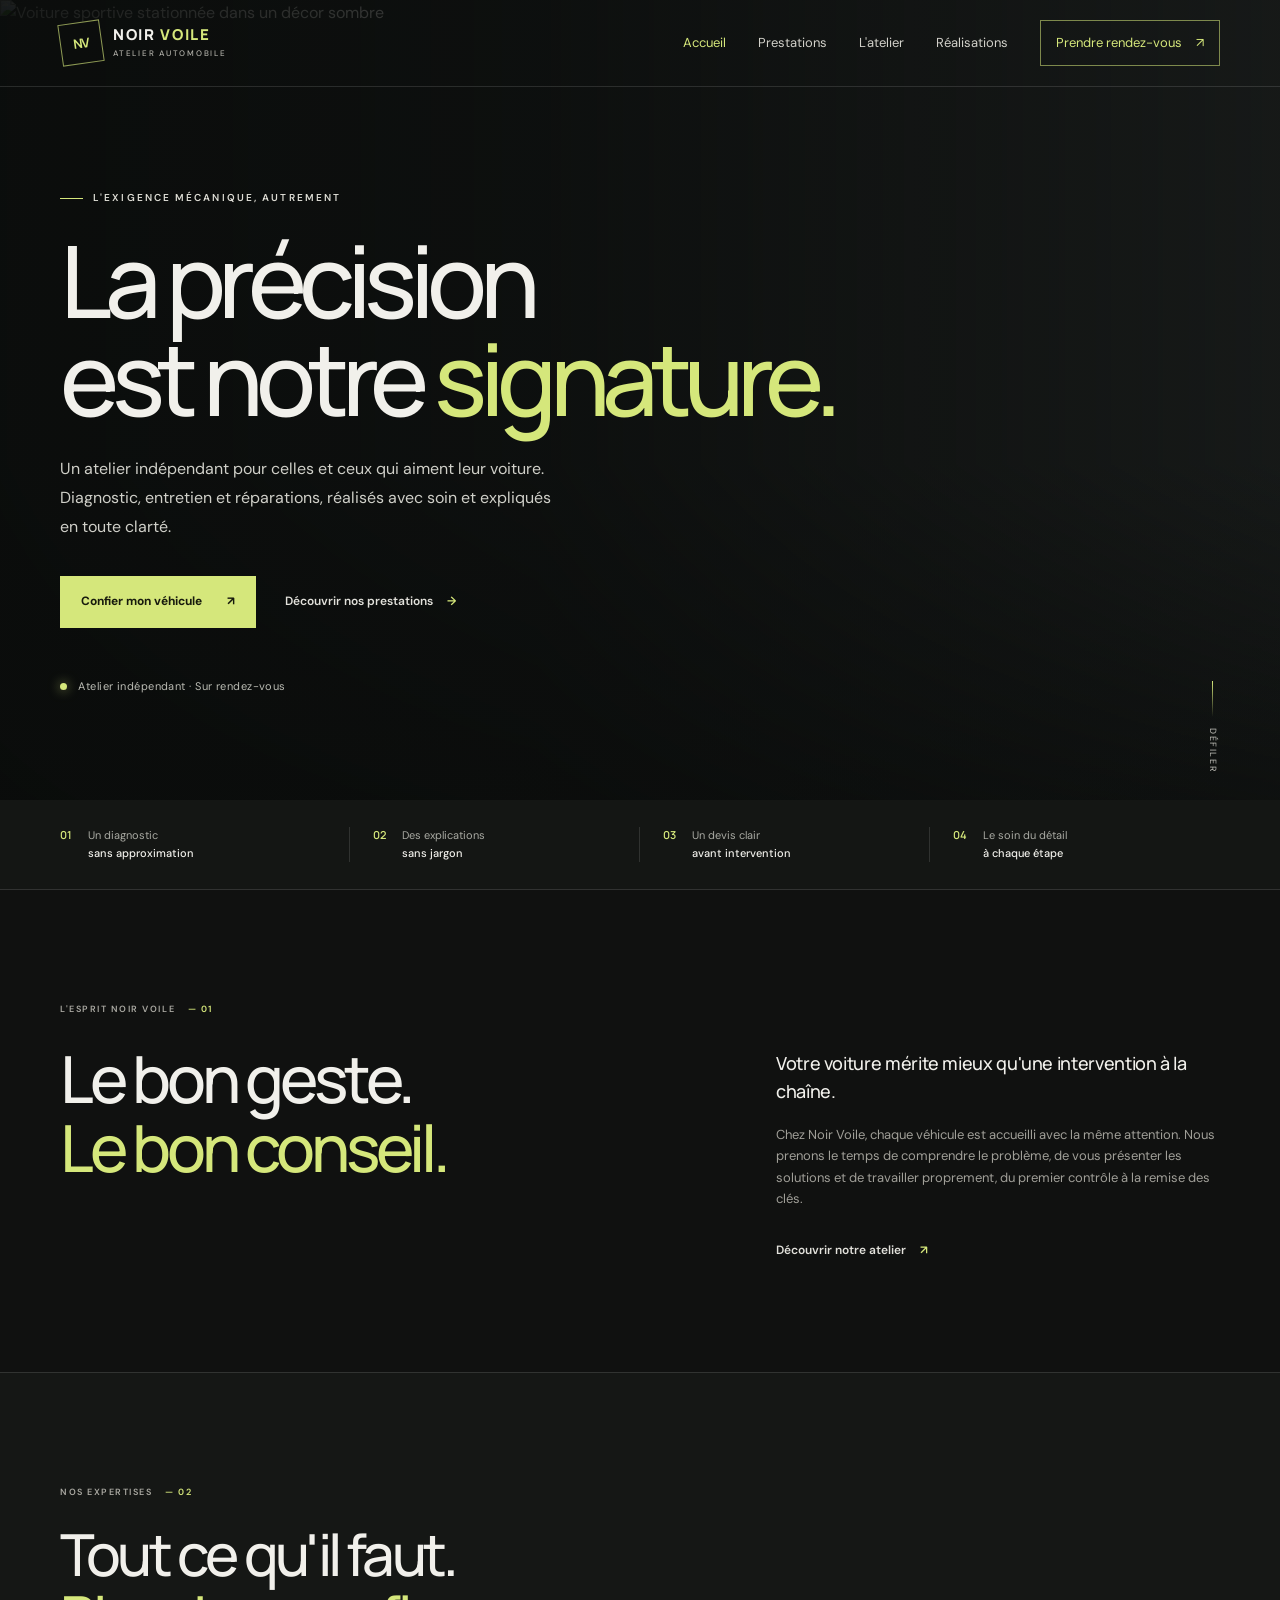
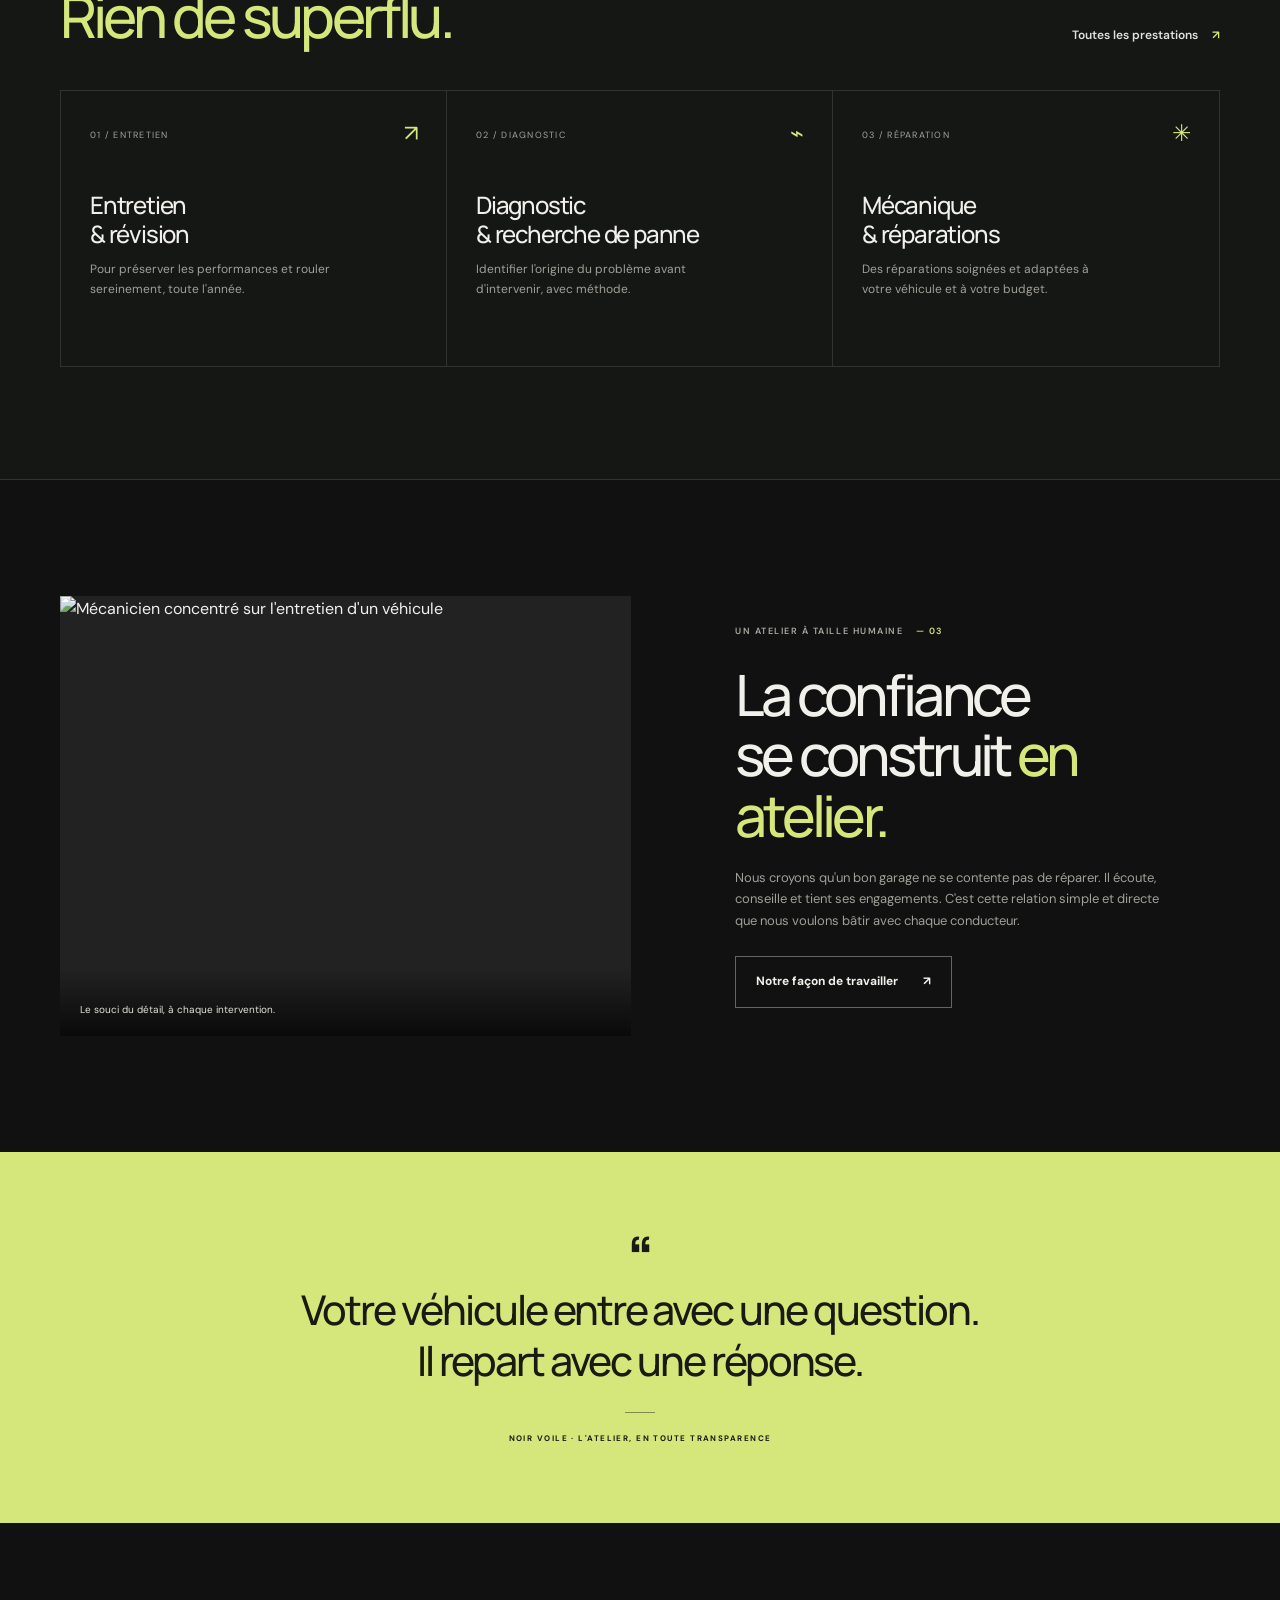
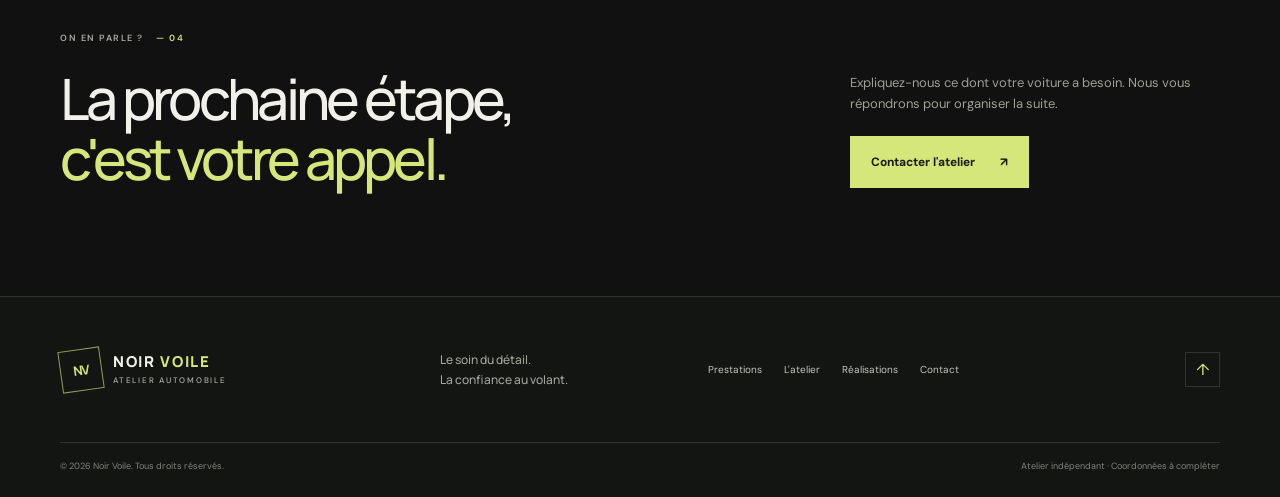
==== index.html @ 6419e1a6 "preambule" ====
<!doctype html>
<html lang="fr">
  <head>
    <meta charset="utf-8">
    <meta name="viewport" content="width=device-width, initial-scale=1">
    <meta name="theme-color" content="#101110">
    <meta name="description" content="Noir Voile, votre atelier automobile indépendant. Entretien, diagnostic et réparations avec exigence et transparence.">
    <title>Noir Voile — Atelier automobile</title>
    <link rel="preconnect" href="https://fonts.googleapis.com">
    <link rel="preconnect" href="https://fonts.gstatic.com" crossorigin>
    <link href="https://fonts.googleapis.com/css2?family=DM+Sans:wght@400;500;600;700&family=Manrope:wght@400;500;600;700;800&display=swap" rel="stylesheet">
    <link rel="stylesheet" href="styles.css">
    <script src="script.js" defer></script>
  </head>
  <body>
    <header class="site-header" id="top">
      <nav class="nav wrap" aria-label="Navigation principale">
        <a class="brand" href="index.html" aria-label="Noir Voile, accueil">
          <span class="brand-mark" aria-hidden="true">NV</span>
          <span class="brand-name">NOIR <i>VOILE</i><small>ATELIER AUTOMOBILE</small></span>
        </a>
        <button class="menu-toggle" type="button" aria-label="Ouvrir le menu" aria-expanded="false" aria-controls="main-menu">
          <span></span><span></span>
        </button>
        <div class="nav-links" id="main-menu">
          <a href="index.html" aria-current="page">Accueil</a>
          <a href="services.html">Prestations</a>
          <a href="atelier.html">L'atelier</a>
          <a href="realisations.html">Réalisations</a>
          <a class="nav-contact" href="contact.html">Prendre rendez-vous <span aria-hidden="true">↗</span></a>
        </div>
      </nav>
    </header>

    <main>
      <section class="hero">
        <img class="hero-image" src="https://images.unsplash.com/photo-1503376780353-7e6692767b70?auto=format&fit=crop&w=2200&q=88" alt="Voiture sportive stationnée dans un décor sombre">
        <div class="hero-shade"></div>
        <div class="hero-content wrap">
          <p class="eyebrow"><span></span> L'exigence mécanique, autrement</p>
          <h1>La précision<br>est notre <em>signature.</em></h1>
          <p class="hero-intro">Un atelier indépendant pour celles et ceux qui aiment leur voiture. Diagnostic, entretien et réparations, réalisés avec soin et expliqués en toute clarté.</p>
          <div class="hero-actions">
            <a class="button button-accent" href="contact.html">Confier mon véhicule <span aria-hidden="true">↗</span></a>
            <a class="text-link" href="services.html">Découvrir nos prestations <span aria-hidden="true">→</span></a>
          </div>
          <div class="hero-note"><span class="status-dot"></span> Atelier indépendant · Sur rendez-vous</div>
        </div>
        <a class="scroll-cue" href="#engagements" aria-label="Défiler vers la suite"><span></span> DÉFILER</a>
      </section>

      <section class="trust-strip" id="engagements">
        <div class="wrap trust-grid">
          <div><span class="trust-index">01</span><p>Un diagnostic<br><strong>sans approximation</strong></p></div>
          <div><span class="trust-index">02</span><p>Des explications<br><strong>sans jargon</strong></p></div>
          <div><span class="trust-index">03</span><p>Un devis clair<br><strong>avant intervention</strong></p></div>
          <div><span class="trust-index">04</span><p>Le soin du détail<br><strong>à chaque étape</strong></p></div>
        </div>
      </section>

      <section class="section wrap intro-section reveal">
        <div class="section-kicker">L'esprit Noir Voile <span>— 01</span></div>
        <div class="intro-layout">
          <h2>Le bon geste.<br><em>Le bon conseil.</em></h2>
          <div class="intro-copy">
            <p class="lead">Votre voiture mérite mieux qu'une intervention à la chaîne.</p>
            <p>Chez Noir Voile, chaque véhicule est accueilli avec la même attention. Nous prenons le temps de comprendre le problème, de vous présenter les solutions et de travailler proprement, du premier contrôle à la remise des clés.</p>
            <a class="arrow-link" href="atelier.html">Découvrir notre atelier <span aria-hidden="true">↗</span></a>
          </div>
        </div>
      </section>

      <section class="services-preview">
        <div class="wrap section reveal">
          <div class="section-heading">
            <div><div class="section-kicker">Nos expertises <span>— 02</span></div><h2>Tout ce qu'il faut.<br><em>Rien de superflu.</em></h2></div>
            <a class="arrow-link desktop-link" href="services.html">Toutes les prestations <span aria-hidden="true">↗</span></a>
          </div>
          <div class="service-cards">
            <a class="service-card" href="services.html#entretien">
              <span class="card-number">01 / ENTRETIEN</span><span class="service-icon" aria-hidden="true">↗</span>
              <h3>Entretien<br>& révision</h3><p>Pour préserver les performances et rouler sereinement, toute l'année.</p>
            </a>
            <a class="service-card" href="services.html#diagnostic">
              <span class="card-number">02 / DIAGNOSTIC</span><span class="service-icon" aria-hidden="true">⌁</span>
              <h3>Diagnostic<br>& recherche de panne</h3><p>Identifier l'origine du problème avant d'intervenir, avec méthode.</p>
            </a>
            <a class="service-card" href="services.html#reparation">
              <span class="card-number">03 / RÉPARATION</span><span class="service-icon" aria-hidden="true">✳</span>
              <h3>Mécanique<br>& réparations</h3><p>Des réparations soignées et adaptées à votre véhicule et à votre budget.</p>
            </a>
          </div>
          <a class="arrow-link mobile-link" href="services.html">Toutes les prestations <span aria-hidden="true">↗</span></a>
        </div>
      </section>

      <section class="feature-section wrap reveal">
        <div class="feature-image">
          <img src="https://images.unsplash.com/photo-1486262715619-67b85e0b08d3?auto=format&fit=crop&w=1200&q=85" alt="Mécanicien concentré sur l'entretien d'un véhicule" loading="lazy">
          <span class="image-caption">Le souci du détail, à chaque intervention.</span>
        </div>
        <div class="feature-copy">
          <div class="section-kicker">Un atelier à taille humaine <span>— 03</span></div>
          <h2>La confiance<br>se construit <em>en atelier.</em></h2>
          <p>Nous croyons qu'un bon garage ne se contente pas de réparer. Il écoute, conseille et tient ses engagements. C'est cette relation simple et directe que nous voulons bâtir avec chaque conducteur.</p>
          <a class="button button-outline" href="atelier.html">Notre façon de travailler <span aria-hidden="true">↗</span></a>
        </div>
      </section>

      <section class="quote-band reveal">
        <div class="wrap quote-content">
          <span class="quote-mark" aria-hidden="true">“</span>
          <p>Votre véhicule entre avec une question.<br>Il repart avec une réponse.</p>
          <span class="quote-rule"></span>
          <small>NOIR VOILE · L'ATELIER, EN TOUTE TRANSPARENCE</small>
        </div>
      </section>

      <section class="contact-banner wrap reveal">
        <div><div class="section-kicker">On en parle ? <span>— 04</span></div><h2>La prochaine étape,<br><em>c'est votre appel.</em></h2></div>
        <div class="contact-banner-action"><p>Expliquez-nous ce dont votre voiture a besoin. Nous vous répondrons pour organiser la suite.</p><a class="button button-accent" href="contact.html">Contacter l'atelier <span aria-hidden="true">↗</span></a></div>
      </section>
    </main>

    <footer class="site-footer">
      <div class="wrap footer-main">
        <a class="brand" href="index.html"><span class="brand-mark" aria-hidden="true">NV</span><span class="brand-name">NOIR <i>VOILE</i><small>ATELIER AUTOMOBILE</small></span></a>
        <p>Le soin du détail.<br>La confiance au volant.</p>
        <div class="footer-nav"><a href="services.html">Prestations</a><a href="atelier.html">L'atelier</a><a href="realisations.html">Réalisations</a><a href="contact.html">Contact</a></div>
        <a class="footer-top" href="#top" aria-label="Retour en haut">↑</a>
      </div>
      <div class="wrap footer-bottom"><span>© <span data-year></span> Noir Voile. Tous droits réservés.</span><span>Atelier indépendant · Coordonnées à compléter</span></div>
    </footer>
  </body>
</html>
---- styles.css ----
:root {
  color-scheme: dark;
  --bg: #101110;
  --bg-soft: #171917;
  --panel: #1c1f1b;
  --line: rgba(255, 255, 255, .12);
  --text: #f1f0eb;
  --muted: #a09f98;
  --accent: #d5e77b;
  --accent-ink: #171a0d;
  --font-display: "Manrope", sans-serif;
  --font-body: "DM Sans", sans-serif;
}

* { box-sizing: border-box; }
html { scroll-behavior: smooth; scroll-padding-top: 90px; }
body { margin: 0; background: var(--bg); color: var(--text); font: 16px/1.65 var(--font-body); -webkit-font-smoothing: antialiased; }
body.menu-open { overflow: hidden; }
a { color: inherit; text-decoration: none; }
img { display: block; max-width: 100%; }
button, input, select, textarea { font: inherit; }
::selection { background: var(--accent); color: var(--accent-ink); }
.wrap { width: min(1160px, calc(100% - 52px)); margin-inline: auto; }

.site-header { position: absolute; inset: 0 0 auto; z-index: 20; border-bottom: 1px solid rgba(255,255,255,.12); }
.nav { min-height: 86px; display: flex; align-items: center; justify-content: space-between; gap: 28px; }
.brand { display: inline-flex; align-items: center; gap: 11px; flex-shrink: 0; }
.brand-mark { display: grid; width: 42px; height: 42px; place-items: center; border: 1px solid rgba(213,231,123,.65); color: var(--accent); font: 700 13px var(--font-display); letter-spacing: -.06em; transform: rotate(-8deg); }
.brand-name { font: 800 15px/.95 var(--font-display); letter-spacing: .11em; }
.brand-name i { color: var(--accent); font-style: normal; }
.brand-name small { display: block; margin-top: 6px; color: #b0afa8; font: 500 8px var(--font-body); letter-spacing: .22em; }
.nav-links { display: flex; align-items: center; gap: clamp(18px, 2.5vw, 36px); color: #d2d1ca; font-size: 13px; }
.nav-links > a:not(.nav-contact) { transition: color .2s ease; }
.nav-links > a:hover, .nav-links > a[aria-current="page"]:not(.nav-contact) { color: var(--accent); }
.nav-contact { padding: 11px 15px; border: 1px solid rgba(213,231,123,.55); color: var(--accent); transition: background .2s, color .2s; }
.nav-contact span { margin-left: 11px; }
.nav-contact:hover { background: var(--accent); color: var(--accent-ink); }
.nav-contact[aria-current="page"] { background: var(--accent); color: var(--accent-ink); }
.menu-toggle { display: none; }

.hero { position: relative; min-height: 730px; min-height: min(800px, 100svh); display: flex; align-items: center; overflow: hidden; background: #1a1d1c; }
.hero-image, .page-hero > img { position: absolute; inset: 0; width: 100%; height: 100%; object-fit: cover; object-position: center 55%; animation: image-arrive 1.3s ease both; }
.hero-shade { position: absolute; inset: 0; background: linear-gradient(90deg, rgba(10,12,11,.93) 0%, rgba(10,12,11,.78) 42%, rgba(10,12,11,.22) 100%), linear-gradient(0deg, rgba(10,12,11,.64), transparent 42%); }
.hero-content { position: relative; z-index: 1; padding-top: 85px; }
.eyebrow { display: flex; align-items: center; gap: 10px; margin: 0 0 25px; color: #dddcd4; font-size: 10px; font-weight: 600; letter-spacing: .21em; text-transform: uppercase; }
.eyebrow > span { width: 23px; height: 1px; background: var(--accent); }
h1, h2, h3, p { margin-top: 0; }
h1, h2, h3 { font-family: var(--font-display); }
.hero h1, .page-hero h1 { max-width: 780px; margin: 0; font-size: clamp(54px, 8vw, 100px); font-weight: 500; letter-spacing: -.075em; line-height: .98; }
h1 em, h2 em { color: var(--accent); font-style: normal; }
.hero-intro { max-width: 500px; margin: 28px 0 0; color: #d0d0c9; font-size: 16px; line-height: 1.8; }
.hero-actions { display: flex; align-items: center; flex-wrap: wrap; gap: 29px; margin-top: 34px; }
.button { min-height: 52px; display: inline-flex; align-items: center; justify-content: center; gap: 25px; padding: 0 20px; border: 1px solid transparent; font-size: 12px; font-weight: 700; transition: transform .2s ease, background .2s ease, color .2s ease; }
.button:hover { transform: translateY(-3px); }
.button-accent { background: var(--accent); color: var(--accent-ink); }
.button-accent:hover { background: #e5f59a; }
.button-outline { border-color: rgba(255,255,255,.35); }
.button-outline:hover { border-color: var(--accent); color: var(--accent); }
.text-link, .arrow-link { color: #e2e1db; font-size: 12px; font-weight: 600; }
.text-link span, .arrow-link span { margin-left: 11px; color: var(--accent); transition: margin .2s ease; }
.text-link:hover span, .arrow-link:hover span { margin-left: 17px; }
.hero-note { margin-top: 49px; color: #bbbcb4; font-size: 11px; letter-spacing: .04em; }
.status-dot { display: inline-block; width: 7px; height: 7px; margin-right: 8px; border-radius: 50%; background: var(--accent); box-shadow: 0 0 12px rgba(213,231,123,.7); }
.scroll-cue { position: absolute; right: max(26px, calc((100vw - 1160px)/2)); bottom: 28px; display: flex; align-items: center; gap: 11px; color: #c7c6bf; font-size: 9px; letter-spacing: .18em; writing-mode: vertical-rl; }
.scroll-cue span { width: 1px; height: 36px; background: linear-gradient(var(--accent), transparent); }

.trust-strip { border-bottom: 1px solid var(--line); background: #141614; }
.trust-grid { display: grid; grid-template-columns: repeat(4, 1fr); padding-block: 27px; }
.trust-grid > div { display: flex; align-items: flex-start; gap: 16px; padding: 0 23px; border-right: 1px solid var(--line); }
.trust-grid > div:first-child { padding-left: 0; }
.trust-grid > div:last-child { border: 0; }
.trust-index { color: var(--accent); font: 600 11px var(--font-display); }
.trust-grid p { margin: 0; color: #a9aaa3; font-size: 11px; line-height: 1.6; }
.trust-grid strong { color: var(--text); font-weight: 500; }
.section { padding-block: 112px; }
.section-kicker { margin-bottom: 28px; color: #aaa9a2; font-size: 9px; font-weight: 600; letter-spacing: .17em; text-transform: uppercase; }
.section-kicker span { margin-left: 9px; color: var(--accent); }
.intro-layout { display: grid; grid-template-columns: 1fr .74fr; gap: 10%; align-items: start; }
.intro-layout h2, .section-heading h2, .feature-copy h2, .contact-banner h2, .story-heading h2, .dark-cta h2, .contact-info h2 { margin: 0; font-size: clamp(38px, 5.3vw, 65px); font-weight: 500; letter-spacing: -.065em; line-height: 1.06; }
.intro-copy { max-width: 465px; padding-top: 5px; color: var(--muted); font-size: 13px; }
.lead { color: var(--text); font: 500 18px/1.55 var(--font-display); letter-spacing: -.02em; }
.intro-copy .arrow-link { display: inline-block; margin-top: 18px; }
.services-preview { border-block: 1px solid var(--line); background: #151715; }
.section-heading { display: flex; align-items: end; justify-content: space-between; gap: 30px; margin-bottom: 44px; }
.section-heading .section-kicker { margin-bottom: 23px; }
.section-heading h2 { font-size: clamp(38px, 5vw, 58px); }
.service-cards { display: grid; grid-template-columns: repeat(3, 1fr); border: 1px solid var(--line); }
.service-card { position: relative; min-height: 275px; padding: 29px 29px 32px; border-right: 1px solid var(--line); transition: background .25s ease; }
.service-card:last-child { border-right: 0; }
.service-card:hover { background: #20231e; }
.card-number { color: #a3a39b; font-size: 9px; letter-spacing: .14em; }
.service-icon { position: absolute; top: 24px; right: 28px; color: var(--accent); font-size: 23px; }
.service-card h3 { margin: 43px 0 12px; font-size: 24px; font-weight: 500; letter-spacing: -.05em; line-height: 1.22; }
.service-card p { max-width: 250px; margin: 0; color: var(--muted); font-size: 12px; }
.mobile-link { display: none; }
.feature-section { display: grid; grid-template-columns: 1fr .85fr; gap: 9%; align-items: center; padding-block: 116px; }
.feature-image { position: relative; min-height: 440px; overflow: hidden; background: #222; }
.feature-image img { position: absolute; width: 100%; height: 100%; object-fit: cover; filter: saturate(.65); transition: transform .8s ease; }
.feature-image:hover img { transform: scale(1.04); }
.image-caption { position: absolute; right: 0; bottom: 0; left: 0; padding: 34px 20px 18px; background: linear-gradient(transparent, rgba(0,0,0,.72)); color: #e3e3dc; font-size: 10px; }
.feature-copy .section-kicker { margin-bottom: 25px; }
.feature-copy h2 { margin-bottom: 22px; font-size: clamp(40px, 4.6vw, 57px); }
.feature-copy > p { max-width: 440px; margin-bottom: 25px; color: var(--muted); font-size: 13px; }
.quote-band { padding-block: 78px; background: var(--accent); color: #191b13; text-align: center; }
.quote-content { display: grid; justify-items: center; }
.quote-mark { height: 43px; font: 700 60px/.9 var(--font-display); }
.quote-content p { margin: 11px 0 25px; font: 500 clamp(25px, 4vw, 41px)/1.25 var(--font-display); letter-spacing: -.05em; }
.quote-rule { width: 30px; height: 1px; margin-bottom: 19px; background: rgba(0,0,0,.4); }
.quote-content small { font-size: 8px; font-weight: 700; letter-spacing: .18em; }
.contact-banner { display: grid; grid-template-columns: 1fr .55fr; gap: 10%; align-items: end; padding-block: 108px; }
.contact-banner .section-kicker { margin-bottom: 22px; }
.contact-banner h2 { font-size: clamp(38px, 5vw, 57px); }
.contact-banner-action p { max-width: 360px; margin-bottom: 22px; color: var(--muted); font-size: 13px; }

.site-footer { border-top: 1px solid var(--line); background: #131513; }
.footer-main { display: grid; grid-template-columns: 1.1fr .75fr 1.4fr auto; align-items: center; gap: 25px; min-height: 145px; }
.footer-main > p { margin: 0; color: #a3a39c; font: 500 12px/1.7 var(--font-display); }
.footer-nav { display: flex; flex-wrap: wrap; gap: 13px 22px; color: #c7c7c0; font-size: 10px; }
.footer-nav a:hover, .footer-bottom a:hover { color: var(--accent); }
.footer-top { display: grid; width: 35px; height: 35px; place-items: center; border: 1px solid var(--line); color: var(--accent); }
.footer-bottom { display: flex; justify-content: space-between; gap: 20px; padding-block: 16px 23px; border-top: 1px solid var(--line); color: #82837c; font-size: 9px; }

.page-hero { position: relative; min-height: 530px; display: flex; align-items: end; overflow: hidden; background: #1a1d1c; }
.page-hero > img { object-position: center 52%; }
.page-hero-shade { position: absolute; inset: 0; background: linear-gradient(90deg, rgba(10,12,11,.9), rgba(10,12,11,.5) 58%, rgba(10,12,11,.18)), linear-gradient(0deg, rgba(10,12,11,.78), transparent 75%); }
.page-hero-content { position: relative; z-index: 1; padding-top: 150px; padding-bottom: 61px; }
.breadcrumb { display: flex; gap: 11px; margin-bottom: 35px; color: #c0c0b8; font-size: 10px; }
.breadcrumb span { color: var(--accent); }
.page-hero .eyebrow { margin-bottom: 20px; }
.page-hero h1 { font-size: clamp(49px, 7vw, 78px); }
.page-hero-content > p:last-child { max-width: 490px; margin: 21px 0 0; color: #d0d0c9; font-size: 14px; }
.services-detail { padding-top: 84px; padding-bottom: 105px; }
.detail-row { display: grid; grid-template-columns: 70px 1fr 1fr; gap: 30px; padding: 38px 0 43px; border-top: 1px solid var(--line); scroll-margin-top: 30px; }
.detail-index { color: var(--accent); font: 500 14px var(--font-display); }
.detail-label { margin-bottom: 11px; color: #a2a29a; font-size: 9px; letter-spacing: .14em; text-transform: uppercase; }
.detail-main h2 { margin: 0; font-size: clamp(30px, 4vw, 46px); font-weight: 500; letter-spacing: -.06em; line-height: 1.07; }
.detail-copy { max-width: 455px; color: var(--muted); font-size: 12px; }
.check-list { display: grid; gap: 7px; padding: 0; margin: 18px 0 0; list-style: none; color: #deded7; font-size: 11px; }
.check-list li::before { content: "—"; margin-right: 9px; color: var(--accent); }
.notice-box { display: flex; align-items: flex-start; gap: 15px; margin-top: 23px; padding: 20px; border: 1px solid var(--line); background: #151715; }
.notice-icon { color: var(--accent); }
.notice-box p { margin: 0; color: var(--muted); font-size: 11px; }
.notice-box a { color: var(--accent); text-decoration: underline; text-underline-offset: 3px; }
.dark-cta { padding-block: 72px; border-block: 1px solid var(--line); background: #171a17; }
.dark-cta-inner { display: flex; align-items: end; justify-content: space-between; gap: 35px; }
.dark-cta .section-kicker { margin-bottom: 18px; }
.dark-cta h2 { font-size: clamp(40px, 5vw, 58px); }
.dark-cta .button { margin-bottom: 6px; }
.story-layout { display: grid; grid-template-columns: 1fr 1fr; gap: 10%; }
.story-heading h2 { font-size: clamp(38px, 5vw, 58px); }
.story-copy { padding-top: 37px; color: var(--muted); font-size: 13px; }
.story-copy .lead { font-size: 20px; }
.story-copy .arrow-link { display: inline-block; margin-top: 14px; }
.atelier-image-band { position: relative; height: 470px; overflow: hidden; background: #202320; }
.atelier-image-band > img { width: 100%; height: 100%; object-fit: cover; filter: saturate(.6) brightness(.72); }
.atelier-image-overlay { position: absolute; inset: 0; display: flex; flex-direction: column; justify-content: center; align-items: center; text-align: center; }
.atelier-image-overlay > span { margin-bottom: 12px; color: var(--accent); font-size: 9px; letter-spacing: .25em; }
.atelier-image-overlay p { margin: 0; font: 500 clamp(32px, 5vw, 56px)/1.15 var(--font-display); letter-spacing: -.06em; }
.values-section .section-heading > p, .gallery-section .section-heading > p { max-width: 320px; margin: 0 0 6px; color: var(--muted); font-size: 12px; }
.values-grid { display: grid; grid-template-columns: repeat(3, 1fr); border: 1px solid var(--line); }
.value-card { padding: 26px; border-right: 1px solid var(--line); }
.value-card:last-child { border: 0; }
.value-card > span { color: var(--accent); font-size: 10px; }
.value-card h3 { margin: 43px 0 11px; font-size: 20px; font-weight: 500; letter-spacing: -.04em; }
.value-card p { max-width: 280px; margin: 0; color: var(--muted); font-size: 11px; }
.gallery-section { padding-bottom: 110px; }
.gallery-grid { display: grid; grid-template-columns: 1.05fr .95fr 1fr; grid-auto-rows: 245px; gap: 14px; }
.gallery-item { position: relative; overflow: hidden; background: #202320; }
.gallery-item.gallery-tall { grid-row: span 2; }
.gallery-item.gallery-wide { grid-column: span 2; }
.gallery-item img { width: 100%; height: 100%; object-fit: cover; filter: saturate(.65) brightness(.82); transition: transform .7s ease, filter .4s ease; }
.gallery-item:hover img { transform: scale(1.045); filter: saturate(.9) brightness(.9); }
.gallery-item::after { position: absolute; inset: 35% 0 0; content: ""; background: linear-gradient(transparent, rgba(0,0,0,.78)); }
.gallery-item figcaption { position: absolute; z-index: 1; right: 20px; bottom: 17px; left: 20px; display: flex; flex-direction: column; gap: 3px; }
.gallery-item figcaption span { color: var(--accent); font-size: 8px; letter-spacing: .17em; }
.gallery-item figcaption strong { font: 500 16px var(--font-display); }
.contact-hero { min-height: 500px; }
.contact-layout { display: grid; grid-template-columns: .8fr 1.2fr; gap: 10%; padding-top: 92px; padding-bottom: 108px; }
.contact-info h2 { font-size: clamp(36px, 4vw, 50px); }
.contact-info > p { max-width: 365px; margin: 20px 0 29px; color: var(--muted); font-size: 12px; }
.contact-detail { display: flex; gap: 14px; padding: 17px 0; border-top: 1px solid var(--line); }
.detail-symbol { width: 20px; color: var(--accent); }
.contact-detail small { color: #a5a59d; font-size: 8px; letter-spacing: .15em; }
.contact-detail p { margin: 4px 0 0; font-size: 12px; }
.contact-placeholder { margin-top: 22px; padding: 15px; border: 1px solid rgba(213,231,123,.25); background: rgba(213,231,123,.04); }
.contact-placeholder strong { color: var(--accent); font: 600 11px var(--font-display); }
.contact-placeholder p { margin: 5px 0 0; color: var(--muted); font-size: 10px; }
.contact-form { display: grid; gap: 17px; padding: clamp(22px, 4vw, 39px); border: 1px solid var(--line); background: #151715; }
.form-heading { margin-bottom: 4px; }
.form-heading > span { color: var(--accent); font-size: 9px; font-weight: 700; letter-spacing: .16em; }
.form-heading p { margin: 7px 0 0; color: var(--muted); font-size: 11px; }
.form-row { display: grid; grid-template-columns: 1fr 1fr; gap: 14px; }
.contact-form label:not(.consent) { display: grid; gap: 7px; color: #deded7; font-size: 10px; font-weight: 600; }
.contact-form input:not([type="checkbox"]), .contact-form select, .contact-form textarea { width: 100%; border: 1px solid rgba(255,255,255,.13); border-radius: 0; outline: none; background: #101210; color: var(--text); padding: 12px 13px; font-size: 11px; transition: border-color .2s; }
.contact-form input:focus, .contact-form select:focus, .contact-form textarea:focus { border-color: var(--accent); }
.contact-form input::placeholder, .contact-form textarea::placeholder { color: #777870; }
.contact-form select:invalid { color: #777870; }
.contact-form select option { color: var(--text); }
.contact-form textarea { resize: vertical; min-height: 120px; }
.optional { color: var(--muted); font-weight: 400; }
.contact-form .consent { display: flex; align-items: flex-start; gap: 9px; color: var(--muted); font-size: 9px; }
.consent input { margin-top: 3px; accent-color: var(--accent); }
.form-submit { justify-self: start; border: 0; cursor: pointer; }
.form-note { margin: -8px 0 0; color: #85867e; font-size: 9px; }
.form-note-error { color: #e8c86d; }

.reveal { opacity: 0; transform: translateY(22px); transition: opacity .65s ease, transform .65s ease; }
.reveal.is-visible { opacity: 1; transform: translateY(0); }
@keyframes image-arrive { from { transform: scale(1.04); opacity: .55; } to { transform: scale(1); opacity: 1; } }

@media (max-width: 900px) {
  .wrap { width: min(100% - 40px, 720px); }
  .nav { min-height: 76px; }
  .menu-toggle { display: flex; width: 42px; height: 42px; align-items: center; justify-content: center; flex-direction: column; gap: 6px; border: 1px solid var(--line); background: transparent; cursor: pointer; }
  .menu-toggle span { width: 17px; height: 1px; background: var(--text); transition: transform .2s; }
  .menu-toggle[aria-expanded="true"] span:first-child { transform: translateY(3.5px) rotate(45deg); }
  .menu-toggle[aria-expanded="true"] span:last-child { transform: translateY(-3.5px) rotate(-45deg); }
  .nav-links { position: fixed; inset: 76px 0 auto; display: none; align-items: stretch; gap: 0; padding: 18px 22px 25px; border-bottom: 1px solid var(--line); background: #111310; }
  .nav-links.is-open { display: flex; flex-direction: column; }
  .nav-links > a:not(.nav-contact) { padding: 13px 0; border-bottom: 1px solid var(--line); font-size: 15px; }
  .nav-contact { margin-top: 18px; text-align: center; }
  .hero { min-height: 690px; min-height: 88svh; }
  .hero-content { padding-top: 100px; }
  .trust-grid { grid-template-columns: repeat(2, 1fr); gap: 20px 0; }
  .trust-grid > div:nth-child(2) { border-right: 0; }
  .trust-grid > div:nth-child(3) { padding-left: 0; }
  .intro-layout { gap: 5%; }
  .section { padding-block: 84px; }
  .feature-section { gap: 6%; padding-block: 85px; }
  .feature-image { min-height: 370px; }
  .footer-main { grid-template-columns: 1fr 1fr auto; padding-block: 28px; }
  .footer-nav { grid-column: 1 / 3; grid-row: 2; }
  .footer-top { grid-column: 3; grid-row: 1 / 3; }
  .contact-layout { gap: 6%; }
}

@media (max-width: 620px) {
  .wrap { width: calc(100% - 36px); }
  .hero { min-height: 730px; min-height: 92svh; align-items: center; }
  .hero-image { object-position: 58% center; }
  .hero-shade { background: linear-gradient(90deg, rgba(10,12,11,.87), rgba(10,12,11,.42)), linear-gradient(0deg, rgba(10,12,11,.68), transparent 65%); }
  .hero-content { padding-top: 75px; }
  .hero h1 { font-size: clamp(52px, 15vw, 76px); }
  .hero-intro { max-width: 390px; font-size: 14px; }
  .hero-actions { align-items: flex-start; flex-direction: column; gap: 20px; }
  .hero-note { margin-top: 35px; }
  .scroll-cue { right: 18px; bottom: 20px; }
  .trust-grid { grid-template-columns: 1fr 1fr; padding-block: 22px; }
  .trust-grid > div { padding: 0 10px; gap: 9px; }
  .trust-grid > div:nth-child(3) { padding-left: 0; }
  .trust-grid p { font-size: 9px; }
  .section { padding-block: 70px; }
  .intro-layout, .feature-section, .contact-banner, .story-layout, .contact-layout { grid-template-columns: 1fr; gap: 28px; }
  .intro-layout h2, .section-heading h2, .feature-copy h2, .contact-banner h2, .story-heading h2, .dark-cta h2 { font-size: clamp(39px, 11vw, 52px); }
  .intro-copy { padding: 0; }
  .section-heading { align-items: flex-start; flex-direction: column; margin-bottom: 28px; }
  .desktop-link { display: none; }
  .service-cards { grid-template-columns: 1fr; }
  .service-card { min-height: 220px; padding: 23px; border-right: 0; border-bottom: 1px solid var(--line); }
  .service-card:last-child { border-bottom: 0; }
  .service-card h3 { margin-top: 32px; }
  .mobile-link { display: inline-block; margin-top: 22px; }
  .feature-section { padding-block: 70px; }
  .feature-image { min-height: 300px; }
  .quote-band { padding-block: 60px; }
  .contact-banner { padding-block: 72px; }
  .footer-main { grid-template-columns: 1fr auto; gap: 22px; }
  .footer-main > p { grid-column: 1; grid-row: 2; }
  .footer-nav { grid-column: 1 / 3; grid-row: 3; }
  .footer-top { grid-column: 2; grid-row: 1 / 3; }
  .footer-bottom { flex-direction: column; gap: 7px; }
  .page-hero { min-height: 490px; }
  .page-hero-content { padding-top: 125px; padding-bottom: 42px; }
  .breadcrumb { margin-bottom: 26px; }
  .page-hero h1 { font-size: clamp(47px, 13vw, 65px); }
  .page-hero-content > p:last-child { font-size: 12px; }
  .services-detail { padding-block: 68px; }
  .detail-row { grid-template-columns: 34px 1fr; gap: 13px; padding-block: 25px 30px; }
  .detail-index { padding-top: 4px; }
  .detail-copy { grid-column: 2; }
  .detail-main h2 { font-size: 36px; }
  .dark-cta { padding-block: 55px; }
  .dark-cta-inner { align-items: flex-start; flex-direction: column; gap: 25px; }
  .atelier-image-band { height: 340px; }
  .values-grid { grid-template-columns: 1fr; }
  .value-card { padding: 22px; border-right: 0; border-bottom: 1px solid var(--line); }
  .value-card:last-child { border: 0; }
  .value-card h3 { margin-top: 22px; }
  .values-section .section-heading > p, .gallery-section .section-heading > p { margin-top: -12px; }
  .gallery-grid { grid-template-columns: 1fr 1fr; grid-auto-rows: 185px; gap: 9px; }
  .gallery-item.gallery-tall { grid-row: span 2; }
  .gallery-item.gallery-wide { grid-column: span 2; }
  .gallery-item figcaption { right: 11px; bottom: 11px; left: 11px; }
  .gallery-item figcaption strong { font-size: 12px; }
  .gallery-item figcaption span { font-size: 7px; }
  .gallery-section { padding-bottom: 70px; }
  .contact-layout { padding-block: 68px; }
  .contact-info > p { margin-bottom: 20px; }
  .form-row { grid-template-columns: 1fr; }
}

@media (prefers-reduced-motion: reduce) {
  *, *::before, *::after { scroll-behavior: auto !important; animation-duration: .01ms !important; animation-iteration-count: 1 !important; transition-duration: .01ms !important; }
  .reveal { opacity: 1; transform: none; }
}
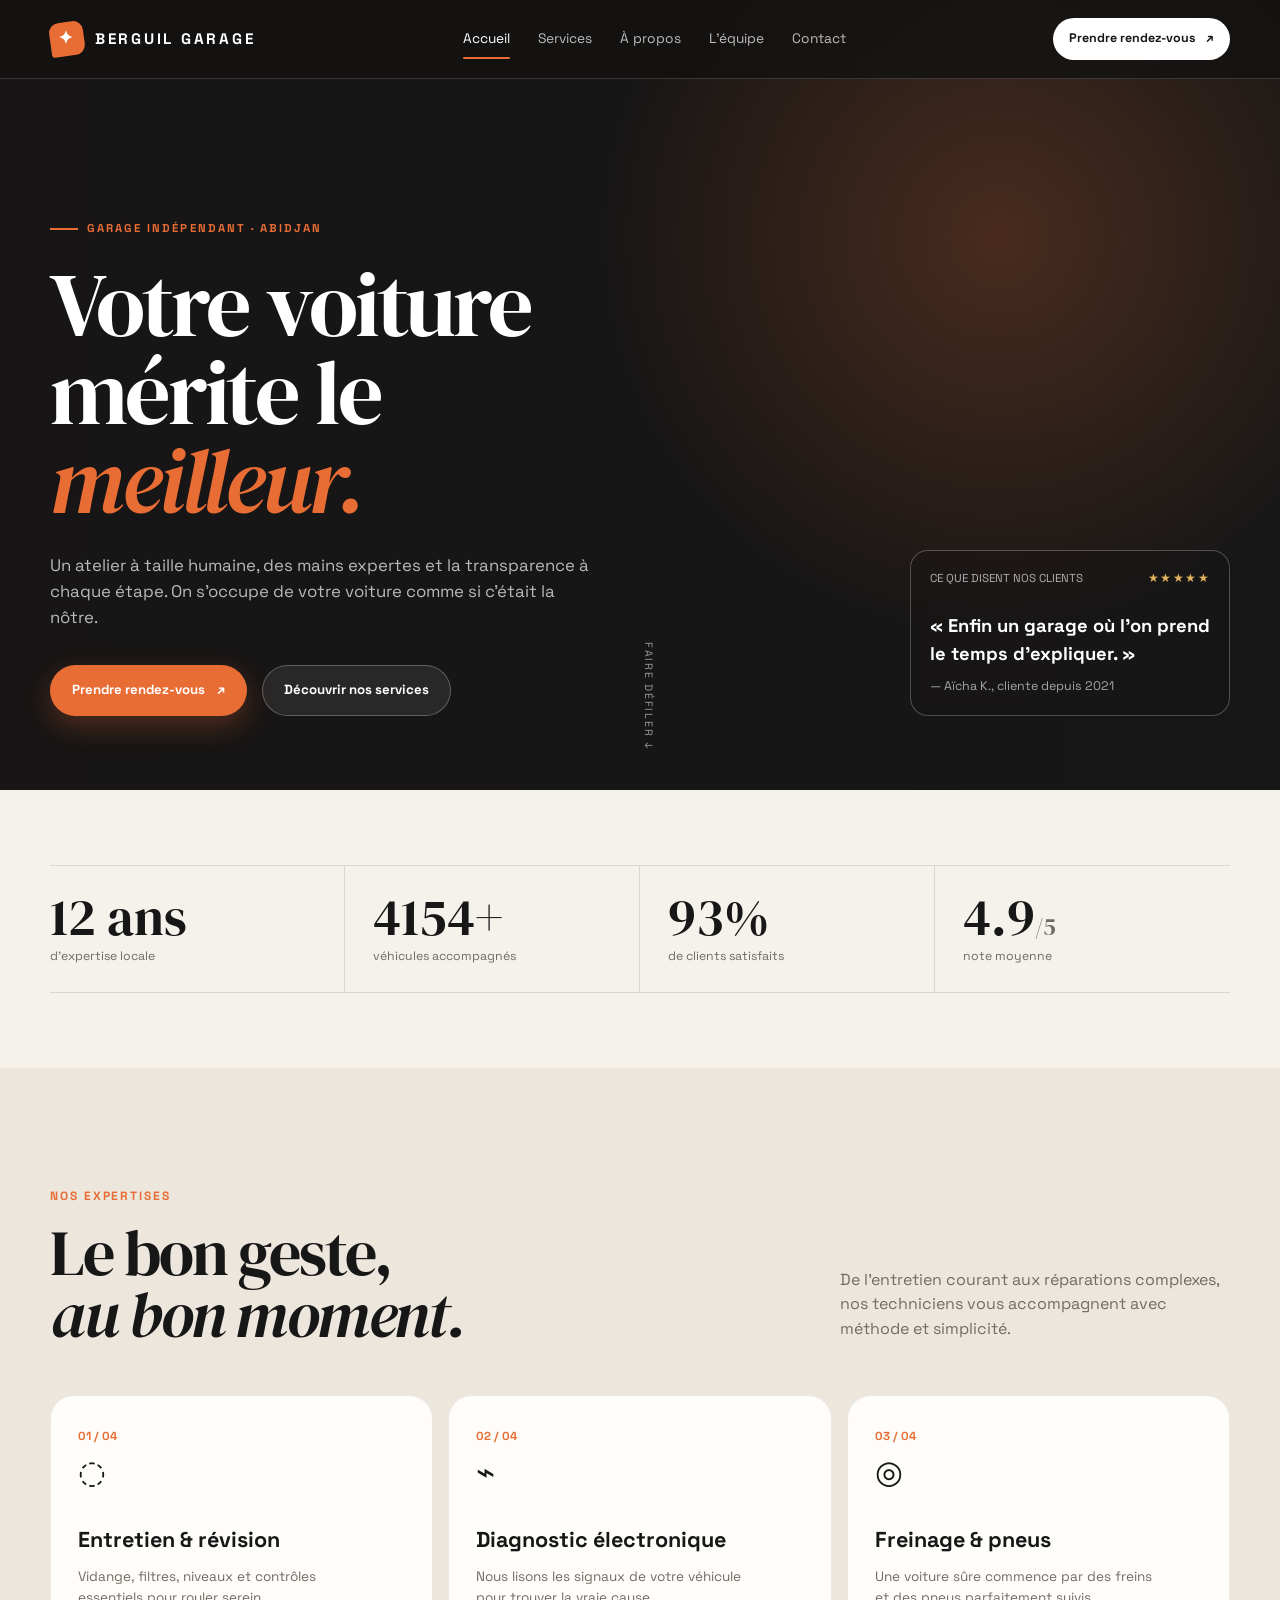
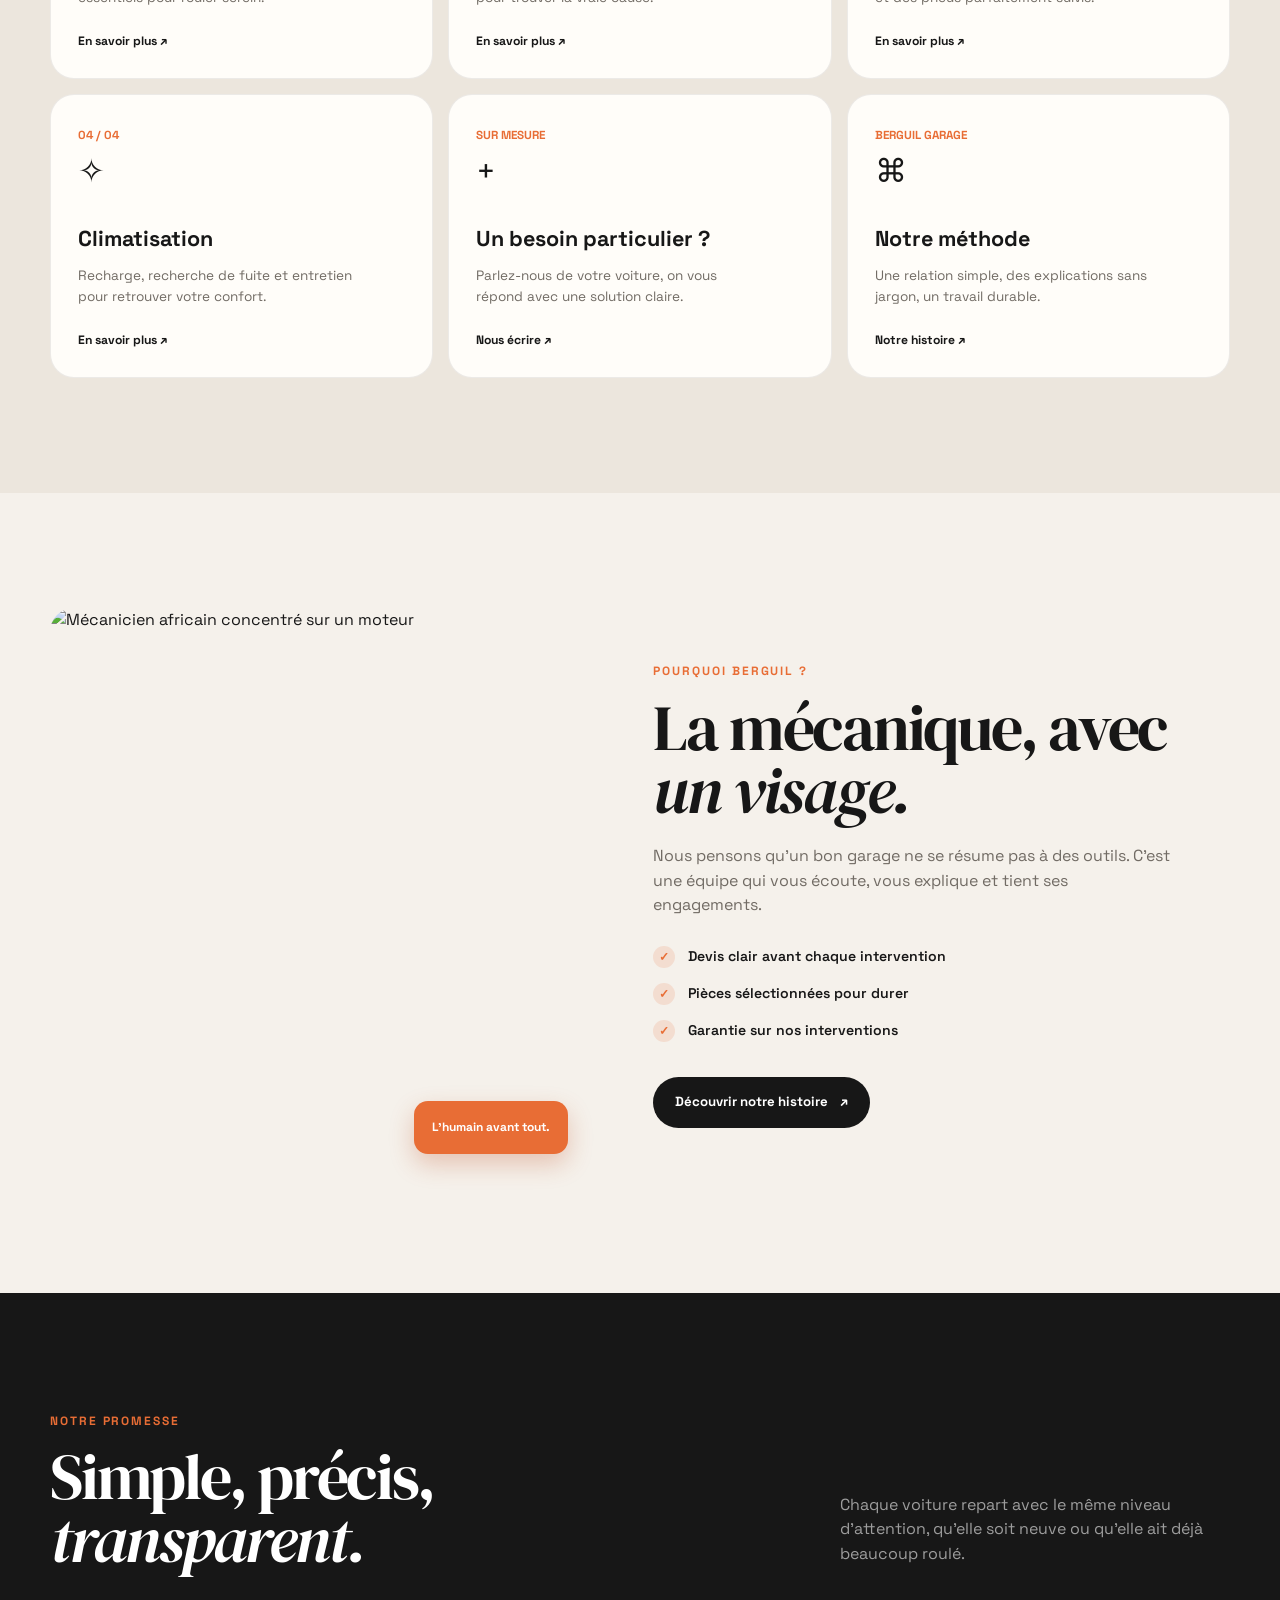
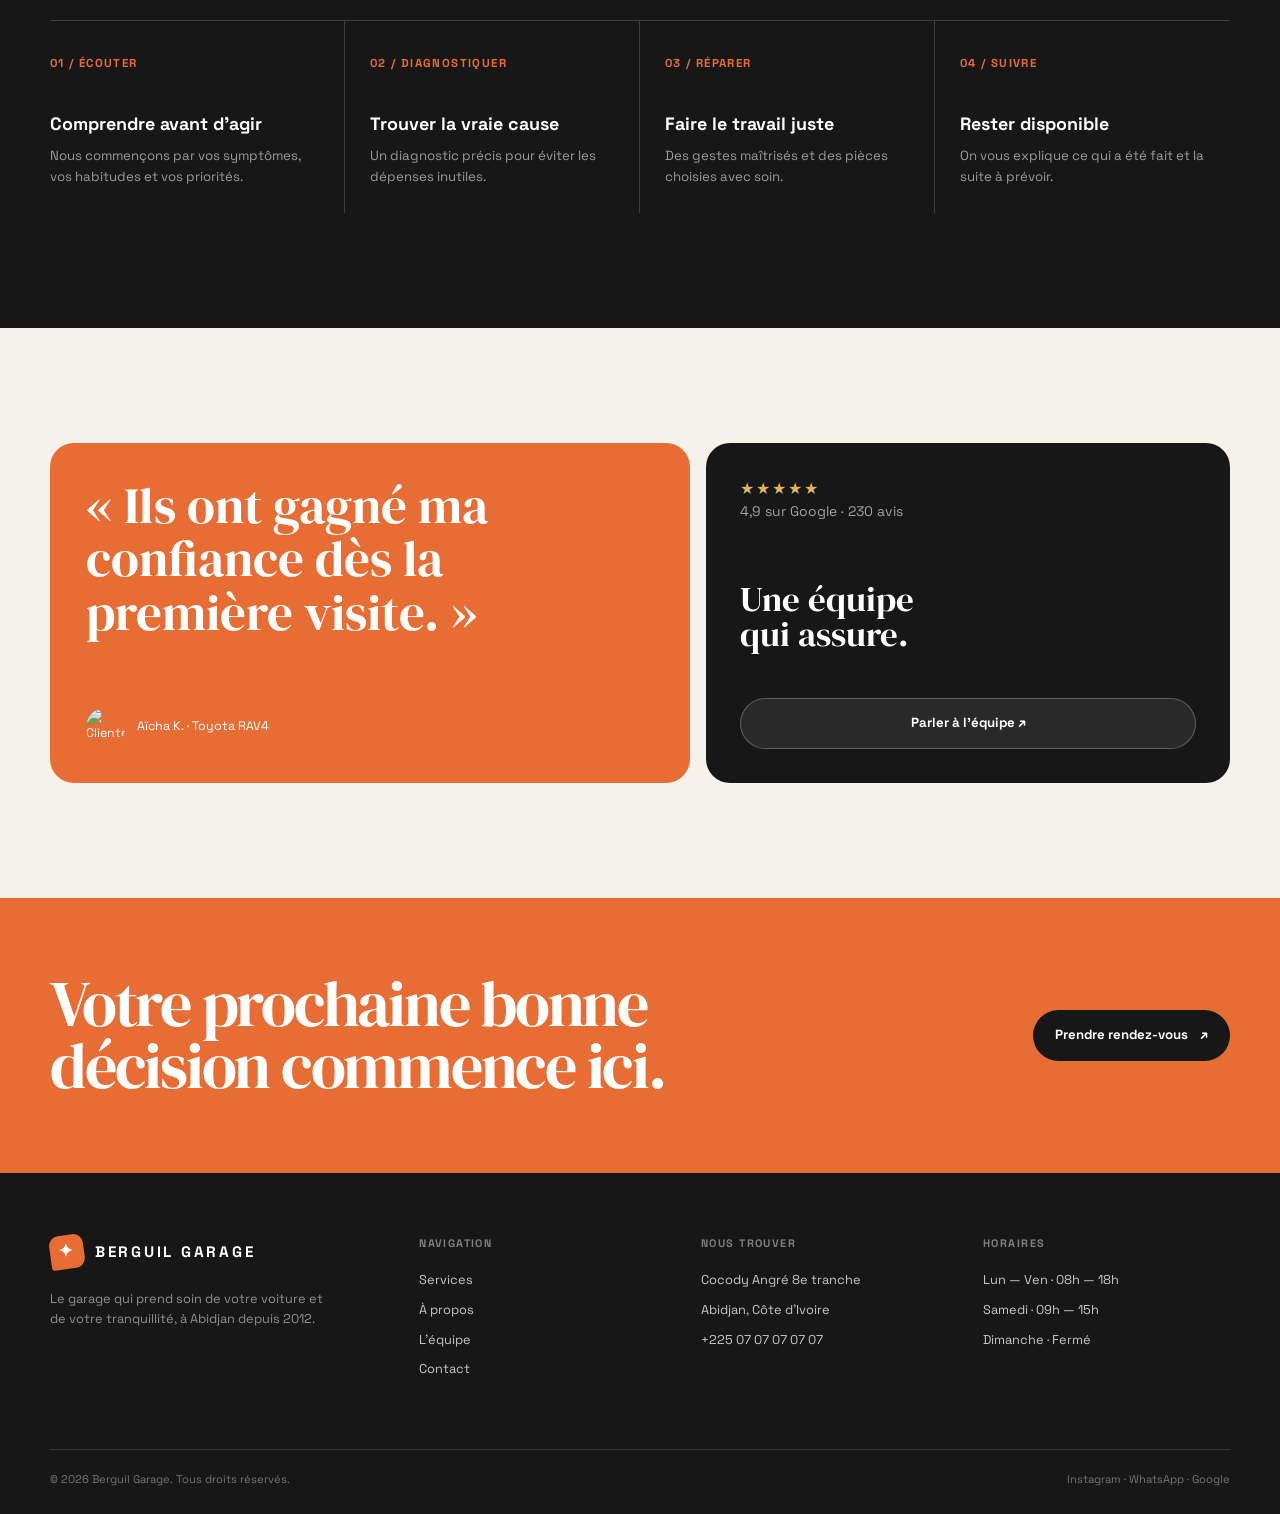
==== commit 4b49ff61: "deuxieme version" ====
--- a/index.html
+++ b/index.html
@@ -1,135 +1,56 @@
 <!doctype html>
 <html lang="fr">
-  <head>
-    <meta charset="utf-8">
-    <meta name="viewport" content="width=device-width, initial-scale=1">
-    <meta name="theme-color" content="#101110">
-    <meta name="description" content="Noir Voile, votre atelier automobile indépendant. Entretien, diagnostic et réparations avec exigence et transparence.">
-    <title>Noir Voile — Atelier automobile</title>
-    <link rel="preconnect" href="https://fonts.googleapis.com">
-    <link rel="preconnect" href="https://fonts.gstatic.com" crossorigin>
-    <link href="https://fonts.googleapis.com/css2?family=DM+Sans:wght@400;500;600;700&family=Manrope:wght@400;500;600;700;800&display=swap" rel="stylesheet">
-    <link rel="stylesheet" href="styles.css">
-    <script src="script.js" defer></script>
-  </head>
-  <body>
-    <header class="site-header" id="top">
-      <nav class="nav wrap" aria-label="Navigation principale">
-        <a class="brand" href="index.html" aria-label="Noir Voile, accueil">
-          <span class="brand-mark" aria-hidden="true">NV</span>
-          <span class="brand-name">NOIR <i>VOILE</i><small>ATELIER AUTOMOBILE</small></span>
-        </a>
-        <button class="menu-toggle" type="button" aria-label="Ouvrir le menu" aria-expanded="false" aria-controls="main-menu">
-          <span></span><span></span>
-        </button>
-        <div class="nav-links" id="main-menu">
-          <a href="index.html" aria-current="page">Accueil</a>
-          <a href="services.html">Prestations</a>
-          <a href="atelier.html">L'atelier</a>
-          <a href="realisations.html">Réalisations</a>
-          <a class="nav-contact" href="contact.html">Prendre rendez-vous <span aria-hidden="true">↗</span></a>
-        </div>
-      </nav>
-    </header>
+<head>
+  <meta charset="UTF-8"><meta name="viewport" content="width=device-width, initial-scale=1.0">
+  <meta name="description" content="Berguil Garage — entretien, diagnostic et réparation automobile avec exigence.">
+  <title>Berguil Garage — L'entretien qui vous mène plus loin</title>
+  <link rel="stylesheet" href="styles.css">
+</head>
+<body data-page="home">
+  <header class="site-header"><div class="container nav-wrap">
+    <a class="brand" href="index.html"><span class="brand-mark"><span>✦</span></span> BERGUIL GARAGE</a>
+    <button class="menu-toggle" aria-label="Ouvrir le menu" aria-expanded="false">☰</button>
+    <nav class="nav-links" aria-label="Navigation principale">
+      <a href="index.html" data-page="home">Accueil</a><a href="services.html" data-page="services">Services</a><a href="a-propos.html" data-page="about">À propos</a><a href="equipe.html" data-page="team">L'équipe</a><a href="contact.html" data-page="contact">Contact</a>
+    </nav>
+    <a href="contact.html" class="nav-cta">Prendre rendez-vous <span>↗</span></a>
+  </div></header>
 
-    <main>
-      <section class="hero">
-        <img class="hero-image" src="https://images.unsplash.com/photo-1503376780353-7e6692767b70?auto=format&fit=crop&w=2200&q=88" alt="Voiture sportive stationnée dans un décor sombre">
-        <div class="hero-shade"></div>
-        <div class="hero-content wrap">
-          <p class="eyebrow"><span></span> L'exigence mécanique, autrement</p>
-          <h1>La précision<br>est notre <em>signature.</em></h1>
-          <p class="hero-intro">Un atelier indépendant pour celles et ceux qui aiment leur voiture. Diagnostic, entretien et réparations, réalisés avec soin et expliqués en toute clarté.</p>
-          <div class="hero-actions">
-            <a class="button button-accent" href="contact.html">Confier mon véhicule <span aria-hidden="true">↗</span></a>
-            <a class="text-link" href="services.html">Découvrir nos prestations <span aria-hidden="true">→</span></a>
-          </div>
-          <div class="hero-note"><span class="status-dot"></span> Atelier indépendant · Sur rendez-vous</div>
-        </div>
-        <a class="scroll-cue" href="#engagements" aria-label="Défiler vers la suite"><span></span> DÉFILER</a>
-      </section>
+  <main>
+    <section class="hero hero-home"><div class="container">
+      <div>
+        <span class="eyebrow">Garage indépendant · Abidjan</span>
+        <h1>Votre voiture mérite le <span class="accent">meilleur.</span></h1>
+        <p class="hero-copy">Un atelier à taille humaine, des mains expertes et la transparence à chaque étape. On s'occupe de votre voiture comme si c'était la nôtre.</p>
+        <div class="hero-actions"><a class="btn btn-primary" href="contact.html">Prendre rendez-vous <span>↗</span></a><a class="btn btn-light" href="services.html">Découvrir nos services</a></div>
+      </div>
+      <aside class="hero-note"><div class="hero-note-top"><span>CE QUE DISENT NOS CLIENTS</span><span class="rating">★★★★★</span></div><strong>« Enfin un garage où l'on prend le temps d'expliquer. »</strong><p>— Aïcha K., cliente depuis 2021</p></aside>
+    </div><span class="scroll-cue">Faire défiler ↓</span></section>
 
-      <section class="trust-strip" id="engagements">
-        <div class="wrap trust-grid">
-          <div><span class="trust-index">01</span><p>Un diagnostic<br><strong>sans approximation</strong></p></div>
-          <div><span class="trust-index">02</span><p>Des explications<br><strong>sans jargon</strong></p></div>
-          <div><span class="trust-index">03</span><p>Un devis clair<br><strong>avant intervention</strong></p></div>
-          <div><span class="trust-index">04</span><p>Le soin du détail<br><strong>à chaque étape</strong></p></div>
-        </div>
-      </section>
+    <section class="section section-tight"><div class="container"><div class="stats-row reveal">
+      <div class="stat"><strong data-count="12" data-suffix=" ans">0</strong><span>d'expertise locale</span></div><div class="stat"><strong data-count="4800" data-suffix="+">0</strong><span>véhicules accompagnés</span></div><div class="stat"><strong data-count="98" data-suffix="%">0</strong><span>de clients satisfaits</span></div><div class="stat"><strong>4.9<span style="font-size:1.5rem">/5</span></strong><span>note moyenne</span></div>
+    </div></div></section>
 
-      <section class="section wrap intro-section reveal">
-        <div class="section-kicker">L'esprit Noir Voile <span>— 01</span></div>
-        <div class="intro-layout">
-          <h2>Le bon geste.<br><em>Le bon conseil.</em></h2>
-          <div class="intro-copy">
-            <p class="lead">Votre voiture mérite mieux qu'une intervention à la chaîne.</p>
-            <p>Chez Noir Voile, chaque véhicule est accueilli avec la même attention. Nous prenons le temps de comprendre le problème, de vous présenter les solutions et de travailler proprement, du premier contrôle à la remise des clés.</p>
-            <a class="arrow-link" href="atelier.html">Découvrir notre atelier <span aria-hidden="true">↗</span></a>
-          </div>
-        </div>
-      </section>
+    <section class="section section-cream"><div class="container">
+      <div class="section-head reveal"><div><span class="kicker">Nos expertises</span><h2>Le bon geste,<br><em>au bon moment.</em></h2></div><p>De l'entretien courant aux réparations complexes, nos techniciens vous accompagnent avec méthode et simplicité.</p></div>
+      <div class="service-grid">
+        <a class="service-card reveal" href="services.html#entretien"><div><span class="service-index">01 / 04</span><div class="service-icon">◌</div><h3>Entretien & révision</h3><p>Vidange, filtres, niveaux et contrôles essentiels pour rouler serein.</p></div><span class="service-link">En savoir plus ↗</span></a>
+        <a class="service-card reveal" href="services.html#diagnostic"><div><span class="service-index">02 / 04</span><div class="service-icon">⌁</div><h3>Diagnostic électronique</h3><p>Nous lisons les signaux de votre véhicule pour trouver la vraie cause.</p></div><span class="service-link">En savoir plus ↗</span></a>
+        <a class="service-card reveal" href="services.html#freinage"><div><span class="service-index">03 / 04</span><div class="service-icon">◎</div><h3>Freinage & pneus</h3><p>Une voiture sûre commence par des freins et des pneus parfaitement suivis.</p></div><span class="service-link">En savoir plus ↗</span></a>
+        <a class="service-card reveal" href="services.html#climatisation"><div><span class="service-index">04 / 04</span><div class="service-icon">✧</div><h3>Climatisation</h3><p>Recharge, recherche de fuite et entretien pour retrouver votre confort.</p></div><span class="service-link">En savoir plus ↗</span></a>
+        <a class="service-card reveal" href="contact.html"><div><span class="service-index">SUR MESURE</span><div class="service-icon">+</div><h3>Un besoin particulier ?</h3><p>Parlez-nous de votre voiture, on vous répond avec une solution claire.</p></div><span class="service-link">Nous écrire ↗</span></a>
+        <a class="service-card reveal" href="a-propos.html"><div><span class="service-index">BERGUIL GARAGE</span><div class="service-icon">⌘</div><h3>Notre méthode</h3><p>Une relation simple, des explications sans jargon, un travail durable.</p></div><span class="service-link">Notre histoire ↗</span></a>
+      </div>
+    </div></section>
 
-      <section class="services-preview">
-        <div class="wrap section reveal">
-          <div class="section-heading">
-            <div><div class="section-kicker">Nos expertises <span>— 02</span></div><h2>Tout ce qu'il faut.<br><em>Rien de superflu.</em></h2></div>
-            <a class="arrow-link desktop-link" href="services.html">Toutes les prestations <span aria-hidden="true">↗</span></a>
-          </div>
-          <div class="service-cards">
-            <a class="service-card" href="services.html#entretien">
-              <span class="card-number">01 / ENTRETIEN</span><span class="service-icon" aria-hidden="true">↗</span>
-              <h3>Entretien<br>& révision</h3><p>Pour préserver les performances et rouler sereinement, toute l'année.</p>
-            </a>
-            <a class="service-card" href="services.html#diagnostic">
-              <span class="card-number">02 / DIAGNOSTIC</span><span class="service-icon" aria-hidden="true">⌁</span>
-              <h3>Diagnostic<br>& recherche de panne</h3><p>Identifier l'origine du problème avant d'intervenir, avec méthode.</p>
-            </a>
-            <a class="service-card" href="services.html#reparation">
-              <span class="card-number">03 / RÉPARATION</span><span class="service-icon" aria-hidden="true">✳</span>
-              <h3>Mécanique<br>& réparations</h3><p>Des réparations soignées et adaptées à votre véhicule et à votre budget.</p>
-            </a>
-          </div>
-          <a class="arrow-link mobile-link" href="services.html">Toutes les prestations <span aria-hidden="true">↗</span></a>
-        </div>
-      </section>
+    <section class="section"><div class="container split"><div class="split-image reveal"><img src="https://images.pexels.com/photos/4439585/pexels-photo-4439585.jpeg?auto=compress&cs=tinysrgb&w=1200" alt="Mécanicien africain concentré sur un moteur"><span class="image-tag">L'humain avant tout.</span></div><div class="split-copy reveal"><span class="kicker">Pourquoi Berguil ?</span><h2>La mécanique, avec <em>un visage.</em></h2><p>Nous pensons qu'un bon garage ne se résume pas à des outils. C'est une équipe qui vous écoute, vous explique et tient ses engagements.</p><ul class="check-list"><li>Devis clair avant chaque intervention</li><li>Pièces sélectionnées pour durer</li><li>Garantie sur nos interventions</li></ul><div class="hero-actions"><a class="btn btn-dark" href="a-propos.html">Découvrir notre histoire <span>↗</span></a></div></div></div></section>
 
-      <section class="feature-section wrap reveal">
-        <div class="feature-image">
-          <img src="https://images.unsplash.com/photo-1486262715619-67b85e0b08d3?auto=format&fit=crop&w=1200&q=85" alt="Mécanicien concentré sur l'entretien d'un véhicule" loading="lazy">
-          <span class="image-caption">Le souci du détail, à chaque intervention.</span>
-        </div>
-        <div class="feature-copy">
-          <div class="section-kicker">Un atelier à taille humaine <span>— 03</span></div>
-          <h2>La confiance<br>se construit <em>en atelier.</em></h2>
-          <p>Nous croyons qu'un bon garage ne se contente pas de réparer. Il écoute, conseille et tient ses engagements. C'est cette relation simple et directe que nous voulons bâtir avec chaque conducteur.</p>
-          <a class="button button-outline" href="atelier.html">Notre façon de travailler <span aria-hidden="true">↗</span></a>
-        </div>
-      </section>
+    <section class="section section-dark"><div class="container"><div class="section-head reveal"><div><span class="kicker">Notre promesse</span><h2>Simple, précis,<br><em>transparent.</em></h2></div><p>Chaque voiture repart avec le même niveau d'attention, qu'elle soit neuve ou qu'elle ait déjà beaucoup roulé.</p></div><div class="process-grid"><div class="process-step reveal"><span class="process-no">01 / ÉCOUTER</span><h3>Comprendre avant d'agir</h3><p>Nous commençons par vos symptômes, vos habitudes et vos priorités.</p></div><div class="process-step reveal"><span class="process-no">02 / DIAGNOSTIQUER</span><h3>Trouver la vraie cause</h3><p>Un diagnostic précis pour éviter les dépenses inutiles.</p></div><div class="process-step reveal"><span class="process-no">03 / RÉPARER</span><h3>Faire le travail juste</h3><p>Des gestes maîtrisés et des pièces choisies avec soin.</p></div><div class="process-step reveal"><span class="process-no">04 / SUIVRE</span><h3>Rester disponible</h3><p>On vous explique ce qui a été fait et la suite à prévoir.</p></div></div></div></section>
 
-      <section class="quote-band reveal">
-        <div class="wrap quote-content">
-          <span class="quote-mark" aria-hidden="true">“</span>
-          <p>Votre véhicule entre avec une question.<br>Il repart avec une réponse.</p>
-          <span class="quote-rule"></span>
-          <small>NOIR VOILE · L'ATELIER, EN TOUTE TRANSPARENCE</small>
-        </div>
-      </section>
-
-      <section class="contact-banner wrap reveal">
-        <div><div class="section-kicker">On en parle ? <span>— 04</span></div><h2>La prochaine étape,<br><em>c'est votre appel.</em></h2></div>
-        <div class="contact-banner-action"><p>Expliquez-nous ce dont votre voiture a besoin. Nous vous répondrons pour organiser la suite.</p><a class="button button-accent" href="contact.html">Contacter l'atelier <span aria-hidden="true">↗</span></a></div>
-      </section>
-    </main>
-
-    <footer class="site-footer">
-      <div class="wrap footer-main">
-        <a class="brand" href="index.html"><span class="brand-mark" aria-hidden="true">NV</span><span class="brand-name">NOIR <i>VOILE</i><small>ATELIER AUTOMOBILE</small></span></a>
-        <p>Le soin du détail.<br>La confiance au volant.</p>
-        <div class="footer-nav"><a href="services.html">Prestations</a><a href="atelier.html">L'atelier</a><a href="realisations.html">Réalisations</a><a href="contact.html">Contact</a></div>
-        <a class="footer-top" href="#top" aria-label="Retour en haut">↑</a>
-      </div>
-      <div class="wrap footer-bottom"><span>© <span data-year></span> Noir Voile. Tous droits réservés.</span><span>Atelier indépendant · Coordonnées à compléter</span></div>
-    </footer>
-  </body>
+    <section class="section"><div class="container quote-grid"><div class="quote-card reveal"><blockquote>« Ils ont gagné ma confiance dès la première visite. »</blockquote><footer><img class="avatar" src="https://images.pexels.com/photos/3769021/pexels-photo-3769021.jpeg?auto=compress&cs=tinysrgb&w=120" alt="Cliente Aïcha"><span>Aïcha K. · Toyota RAV4</span></footer></div><div class="quote-side reveal"><div><span class="rating">★★★★★</span><p>4,9 sur Google · 230 avis</p></div><h3>Une équipe<br>qui assure.</h3><a class="btn btn-light" href="contact.html">Parler à l'équipe ↗</a></div></div></section>
+    <section class="cta-band"><div class="container"><h2>Votre prochaine bonne décision commence ici.</h2><a class="btn" href="contact.html">Prendre rendez-vous <span>↗</span></a></div></section>
+  </main>
+  <footer class="site-footer"><div class="container"><div class="footer-top"><div class="footer-brand"><a class="brand" href="index.html"><span class="brand-mark"><span>✦</span></span> BERGUIL GARAGE</a><p>Le garage qui prend soin de votre voiture et de votre tranquillité, à Abidjan depuis 2012.</p></div><div class="footer-col"><h4>Navigation</h4><a href="services.html">Services</a><a href="a-propos.html">À propos</a><a href="equipe.html">L'équipe</a><a href="contact.html">Contact</a></div><div class="footer-col"><h4>Nous trouver</h4><span>Cocody Angré 8e tranche</span><span>Abidjan, Côte d'Ivoire</span><a href="tel:+2250707070707">+225 07 07 07 07 07</a></div><div class="footer-col"><h4>Horaires</h4><span>Lun — Ven · 08h — 18h</span><span>Samedi · 09h — 15h</span><span>Dimanche · Fermé</span></div></div><div class="footer-bottom"><span>© <span data-year></span> Berguil Garage. Tous droits réservés.</span><span>Instagram · WhatsApp · Google</span></div></div></footer>
+  <script src="script.js"></script>
+</body>
 </html>
--- a/styles.css
+++ b/styles.css
@@ -1,305 +1,282 @@
+@import url('https://fonts.googleapis.com/css2?family=DM+Serif+Display:ital@0;1&family=Space+Grotesk:wght@400;500;600;700&display=swap');
+
 :root {
-  color-scheme: dark;
-  --bg: #101110;
-  --bg-soft: #171917;
-  --panel: #1c1f1b;
-  --line: rgba(255, 255, 255, .12);
-  --text: #f1f0eb;
-  --muted: #a09f98;
-  --accent: #d5e77b;
-  --accent-ink: #171a0d;
-  --font-display: "Manrope", sans-serif;
-  --font-body: "DM Sans", sans-serif;
+  --ink: #171717;
+  --ink-2: #23201f;
+  --muted: #716b64;
+  --paper: #f5f1eb;
+  --paper-2: #ece6dd;
+  --white: #fffdf9;
+  --orange: #e86d35;
+  --orange-dark: #be4d20;
+  --gold: #e2b35d;
+  --line: rgba(23, 23, 23, .12);
+  --shadow: 0 22px 65px rgba(27, 19, 13, .13);
+  --radius: 24px;
 }
 
 * { box-sizing: border-box; }
-html { scroll-behavior: smooth; scroll-padding-top: 90px; }
-body { margin: 0; background: var(--bg); color: var(--text); font: 16px/1.65 var(--font-body); -webkit-font-smoothing: antialiased; }
-body.menu-open { overflow: hidden; }
+html { scroll-behavior: smooth; }
+body {
+  margin: 0;
+  background: var(--paper);
+  color: var(--ink);
+  font-family: 'Space Grotesk', sans-serif;
+  line-height: 1.55;
+  overflow-x: hidden;
+}
 a { color: inherit; text-decoration: none; }
 img { display: block; max-width: 100%; }
-button, input, select, textarea { font: inherit; }
-::selection { background: var(--accent); color: var(--accent-ink); }
-.wrap { width: min(1160px, calc(100% - 52px)); margin-inline: auto; }
-
-.site-header { position: absolute; inset: 0 0 auto; z-index: 20; border-bottom: 1px solid rgba(255,255,255,.12); }
-.nav { min-height: 86px; display: flex; align-items: center; justify-content: space-between; gap: 28px; }
-.brand { display: inline-flex; align-items: center; gap: 11px; flex-shrink: 0; }
-.brand-mark { display: grid; width: 42px; height: 42px; place-items: center; border: 1px solid rgba(213,231,123,.65); color: var(--accent); font: 700 13px var(--font-display); letter-spacing: -.06em; transform: rotate(-8deg); }
-.brand-name { font: 800 15px/.95 var(--font-display); letter-spacing: .11em; }
-.brand-name i { color: var(--accent); font-style: normal; }
-.brand-name small { display: block; margin-top: 6px; color: #b0afa8; font: 500 8px var(--font-body); letter-spacing: .22em; }
-.nav-links { display: flex; align-items: center; gap: clamp(18px, 2.5vw, 36px); color: #d2d1ca; font-size: 13px; }
-.nav-links > a:not(.nav-contact) { transition: color .2s ease; }
-.nav-links > a:hover, .nav-links > a[aria-current="page"]:not(.nav-contact) { color: var(--accent); }
-.nav-contact { padding: 11px 15px; border: 1px solid rgba(213,231,123,.55); color: var(--accent); transition: background .2s, color .2s; }
-.nav-contact span { margin-left: 11px; }
-.nav-contact:hover { background: var(--accent); color: var(--accent-ink); }
-.nav-contact[aria-current="page"] { background: var(--accent); color: var(--accent-ink); }
-.menu-toggle { display: none; }
-
-.hero { position: relative; min-height: 730px; min-height: min(800px, 100svh); display: flex; align-items: center; overflow: hidden; background: #1a1d1c; }
-.hero-image, .page-hero > img { position: absolute; inset: 0; width: 100%; height: 100%; object-fit: cover; object-position: center 55%; animation: image-arrive 1.3s ease both; }
-.hero-shade { position: absolute; inset: 0; background: linear-gradient(90deg, rgba(10,12,11,.93) 0%, rgba(10,12,11,.78) 42%, rgba(10,12,11,.22) 100%), linear-gradient(0deg, rgba(10,12,11,.64), transparent 42%); }
-.hero-content { position: relative; z-index: 1; padding-top: 85px; }
-.eyebrow { display: flex; align-items: center; gap: 10px; margin: 0 0 25px; color: #dddcd4; font-size: 10px; font-weight: 600; letter-spacing: .21em; text-transform: uppercase; }
-.eyebrow > span { width: 23px; height: 1px; background: var(--accent); }
+button, input, textarea, select { font: inherit; }
+.container { width: min(1180px, calc(100% - 48px)); margin: 0 auto; }
+
+.site-header {
+  position: fixed; z-index: 20; top: 0; left: 0; width: 100%;
+  border-bottom: 1px solid rgba(255,255,255,.16);
+  background: rgba(20, 18, 17, .84); backdrop-filter: blur(18px);
+  color: #fff; transition: .3s ease;
+}
+.site-header.scrolled { background: rgba(20,18,17,.97); box-shadow: 0 12px 32px rgba(0,0,0,.16); }
+.nav-wrap { min-height: 78px; display: flex; align-items: center; justify-content: space-between; gap: 28px; }
+.brand { display: inline-flex; align-items: center; gap: 11px; font-size: .95rem; font-weight: 700; letter-spacing: .18em; white-space: nowrap; }
+.brand-mark { display: grid; place-items: center; width: 34px; height: 34px; background: var(--orange); border-radius: 10px 10px 10px 3px; font-size: 1.1rem; transform: rotate(-8deg); }
+.brand-mark span { transform: rotate(8deg); }
+.nav-links { display: flex; align-items: center; gap: 28px; font-size: .86rem; color: rgba(255,255,255,.72); }
+.nav-links a { position: relative; padding: 27px 0; transition: color .25s ease; }
+.nav-links a:hover, .nav-links a.active { color: #fff; }
+.nav-links a.active::after { content: ''; position: absolute; bottom: 18px; left: 0; width: 100%; height: 2px; border-radius: 9px; background: var(--orange); }
+.nav-cta { display: inline-flex; align-items: center; gap: 10px; padding: 11px 16px; border-radius: 99px; background: #fff; color: var(--ink); font-size: .78rem; font-weight: 700; }
+.nav-cta:hover { background: var(--orange); color: #fff; }
+.menu-toggle { display: none; border: 0; background: transparent; color: #fff; font-size: 1.5rem; }
+
+.hero { position: relative; background: var(--ink); color: #fff; overflow: hidden; }
+.hero-home { min-height: 790px; display: grid; align-items: end; padding: 175px 0 74px; }
+.hero-home::before { content: ''; position: absolute; inset: 0; background: radial-gradient(circle at 78% 30%, rgba(232,109,53,.24), transparent 35%), linear-gradient(90deg, #171515 0%, rgba(23,21,21,.76) 47%, rgba(23,21,21,.18) 100%); }
+.hero-home::after { content: ''; position: absolute; inset: 0; background: url('https://images.pexels.com/photos/32828998/pexels-photo-32828998.jpeg?auto=compress&cs=tinysrgb&w=1800') center 35% / cover; opacity: .42; mix-blend-mode: screen; }
+.hero-home .container, .page-hero .container { position: relative; z-index: 1; }
+.hero-home .container { display: grid; grid-template-columns: 1.1fr .9fr; align-items: end; gap: 70px; }
+.eyebrow { display: inline-flex; align-items: center; gap: 9px; color: var(--orange); font-size: .71rem; text-transform: uppercase; letter-spacing: .18em; font-weight: 700; }
+.eyebrow::before { content: ''; width: 28px; height: 2px; background: currentColor; }
 h1, h2, h3, p { margin-top: 0; }
-h1, h2, h3 { font-family: var(--font-display); }
-.hero h1, .page-hero h1 { max-width: 780px; margin: 0; font-size: clamp(54px, 8vw, 100px); font-weight: 500; letter-spacing: -.075em; line-height: .98; }
-h1 em, h2 em { color: var(--accent); font-style: normal; }
-.hero-intro { max-width: 500px; margin: 28px 0 0; color: #d0d0c9; font-size: 16px; line-height: 1.8; }
-.hero-actions { display: flex; align-items: center; flex-wrap: wrap; gap: 29px; margin-top: 34px; }
-.button { min-height: 52px; display: inline-flex; align-items: center; justify-content: center; gap: 25px; padding: 0 20px; border: 1px solid transparent; font-size: 12px; font-weight: 700; transition: transform .2s ease, background .2s ease, color .2s ease; }
-.button:hover { transform: translateY(-3px); }
-.button-accent { background: var(--accent); color: var(--accent-ink); }
-.button-accent:hover { background: #e5f59a; }
-.button-outline { border-color: rgba(255,255,255,.35); }
-.button-outline:hover { border-color: var(--accent); color: var(--accent); }
-.text-link, .arrow-link { color: #e2e1db; font-size: 12px; font-weight: 600; }
-.text-link span, .arrow-link span { margin-left: 11px; color: var(--accent); transition: margin .2s ease; }
-.text-link:hover span, .arrow-link:hover span { margin-left: 17px; }
-.hero-note { margin-top: 49px; color: #bbbcb4; font-size: 11px; letter-spacing: .04em; }
-.status-dot { display: inline-block; width: 7px; height: 7px; margin-right: 8px; border-radius: 50%; background: var(--accent); box-shadow: 0 0 12px rgba(213,231,123,.7); }
-.scroll-cue { position: absolute; right: max(26px, calc((100vw - 1160px)/2)); bottom: 28px; display: flex; align-items: center; gap: 11px; color: #c7c6bf; font-size: 9px; letter-spacing: .18em; writing-mode: vertical-rl; }
-.scroll-cue span { width: 1px; height: 36px; background: linear-gradient(var(--accent), transparent); }
-
-.trust-strip { border-bottom: 1px solid var(--line); background: #141614; }
-.trust-grid { display: grid; grid-template-columns: repeat(4, 1fr); padding-block: 27px; }
-.trust-grid > div { display: flex; align-items: flex-start; gap: 16px; padding: 0 23px; border-right: 1px solid var(--line); }
-.trust-grid > div:first-child { padding-left: 0; }
-.trust-grid > div:last-child { border: 0; }
-.trust-index { color: var(--accent); font: 600 11px var(--font-display); }
-.trust-grid p { margin: 0; color: #a9aaa3; font-size: 11px; line-height: 1.6; }
-.trust-grid strong { color: var(--text); font-weight: 500; }
-.section { padding-block: 112px; }
-.section-kicker { margin-bottom: 28px; color: #aaa9a2; font-size: 9px; font-weight: 600; letter-spacing: .17em; text-transform: uppercase; }
-.section-kicker span { margin-left: 9px; color: var(--accent); }
-.intro-layout { display: grid; grid-template-columns: 1fr .74fr; gap: 10%; align-items: start; }
-.intro-layout h2, .section-heading h2, .feature-copy h2, .contact-banner h2, .story-heading h2, .dark-cta h2, .contact-info h2 { margin: 0; font-size: clamp(38px, 5.3vw, 65px); font-weight: 500; letter-spacing: -.065em; line-height: 1.06; }
-.intro-copy { max-width: 465px; padding-top: 5px; color: var(--muted); font-size: 13px; }
-.lead { color: var(--text); font: 500 18px/1.55 var(--font-display); letter-spacing: -.02em; }
-.intro-copy .arrow-link { display: inline-block; margin-top: 18px; }
-.services-preview { border-block: 1px solid var(--line); background: #151715; }
-.section-heading { display: flex; align-items: end; justify-content: space-between; gap: 30px; margin-bottom: 44px; }
-.section-heading .section-kicker { margin-bottom: 23px; }
-.section-heading h2 { font-size: clamp(38px, 5vw, 58px); }
-.service-cards { display: grid; grid-template-columns: repeat(3, 1fr); border: 1px solid var(--line); }
-.service-card { position: relative; min-height: 275px; padding: 29px 29px 32px; border-right: 1px solid var(--line); transition: background .25s ease; }
-.service-card:last-child { border-right: 0; }
-.service-card:hover { background: #20231e; }
-.card-number { color: #a3a39b; font-size: 9px; letter-spacing: .14em; }
-.service-icon { position: absolute; top: 24px; right: 28px; color: var(--accent); font-size: 23px; }
-.service-card h3 { margin: 43px 0 12px; font-size: 24px; font-weight: 500; letter-spacing: -.05em; line-height: 1.22; }
-.service-card p { max-width: 250px; margin: 0; color: var(--muted); font-size: 12px; }
-.mobile-link { display: none; }
-.feature-section { display: grid; grid-template-columns: 1fr .85fr; gap: 9%; align-items: center; padding-block: 116px; }
-.feature-image { position: relative; min-height: 440px; overflow: hidden; background: #222; }
-.feature-image img { position: absolute; width: 100%; height: 100%; object-fit: cover; filter: saturate(.65); transition: transform .8s ease; }
-.feature-image:hover img { transform: scale(1.04); }
-.image-caption { position: absolute; right: 0; bottom: 0; left: 0; padding: 34px 20px 18px; background: linear-gradient(transparent, rgba(0,0,0,.72)); color: #e3e3dc; font-size: 10px; }
-.feature-copy .section-kicker { margin-bottom: 25px; }
-.feature-copy h2 { margin-bottom: 22px; font-size: clamp(40px, 4.6vw, 57px); }
-.feature-copy > p { max-width: 440px; margin-bottom: 25px; color: var(--muted); font-size: 13px; }
-.quote-band { padding-block: 78px; background: var(--accent); color: #191b13; text-align: center; }
-.quote-content { display: grid; justify-items: center; }
-.quote-mark { height: 43px; font: 700 60px/.9 var(--font-display); }
-.quote-content p { margin: 11px 0 25px; font: 500 clamp(25px, 4vw, 41px)/1.25 var(--font-display); letter-spacing: -.05em; }
-.quote-rule { width: 30px; height: 1px; margin-bottom: 19px; background: rgba(0,0,0,.4); }
-.quote-content small { font-size: 8px; font-weight: 700; letter-spacing: .18em; }
-.contact-banner { display: grid; grid-template-columns: 1fr .55fr; gap: 10%; align-items: end; padding-block: 108px; }
-.contact-banner .section-kicker { margin-bottom: 22px; }
-.contact-banner h2 { font-size: clamp(38px, 5vw, 57px); }
-.contact-banner-action p { max-width: 360px; margin-bottom: 22px; color: var(--muted); font-size: 13px; }
-
-.site-footer { border-top: 1px solid var(--line); background: #131513; }
-.footer-main { display: grid; grid-template-columns: 1.1fr .75fr 1.4fr auto; align-items: center; gap: 25px; min-height: 145px; }
-.footer-main > p { margin: 0; color: #a3a39c; font: 500 12px/1.7 var(--font-display); }
-.footer-nav { display: flex; flex-wrap: wrap; gap: 13px 22px; color: #c7c7c0; font-size: 10px; }
-.footer-nav a:hover, .footer-bottom a:hover { color: var(--accent); }
-.footer-top { display: grid; width: 35px; height: 35px; place-items: center; border: 1px solid var(--line); color: var(--accent); }
-.footer-bottom { display: flex; justify-content: space-between; gap: 20px; padding-block: 16px 23px; border-top: 1px solid var(--line); color: #82837c; font-size: 9px; }
-
-.page-hero { position: relative; min-height: 530px; display: flex; align-items: end; overflow: hidden; background: #1a1d1c; }
-.page-hero > img { object-position: center 52%; }
-.page-hero-shade { position: absolute; inset: 0; background: linear-gradient(90deg, rgba(10,12,11,.9), rgba(10,12,11,.5) 58%, rgba(10,12,11,.18)), linear-gradient(0deg, rgba(10,12,11,.78), transparent 75%); }
-.page-hero-content { position: relative; z-index: 1; padding-top: 150px; padding-bottom: 61px; }
-.breadcrumb { display: flex; gap: 11px; margin-bottom: 35px; color: #c0c0b8; font-size: 10px; }
-.breadcrumb span { color: var(--accent); }
-.page-hero .eyebrow { margin-bottom: 20px; }
-.page-hero h1 { font-size: clamp(49px, 7vw, 78px); }
-.page-hero-content > p:last-child { max-width: 490px; margin: 21px 0 0; color: #d0d0c9; font-size: 14px; }
-.services-detail { padding-top: 84px; padding-bottom: 105px; }
-.detail-row { display: grid; grid-template-columns: 70px 1fr 1fr; gap: 30px; padding: 38px 0 43px; border-top: 1px solid var(--line); scroll-margin-top: 30px; }
-.detail-index { color: var(--accent); font: 500 14px var(--font-display); }
-.detail-label { margin-bottom: 11px; color: #a2a29a; font-size: 9px; letter-spacing: .14em; text-transform: uppercase; }
-.detail-main h2 { margin: 0; font-size: clamp(30px, 4vw, 46px); font-weight: 500; letter-spacing: -.06em; line-height: 1.07; }
-.detail-copy { max-width: 455px; color: var(--muted); font-size: 12px; }
-.check-list { display: grid; gap: 7px; padding: 0; margin: 18px 0 0; list-style: none; color: #deded7; font-size: 11px; }
-.check-list li::before { content: "—"; margin-right: 9px; color: var(--accent); }
-.notice-box { display: flex; align-items: flex-start; gap: 15px; margin-top: 23px; padding: 20px; border: 1px solid var(--line); background: #151715; }
-.notice-icon { color: var(--accent); }
-.notice-box p { margin: 0; color: var(--muted); font-size: 11px; }
-.notice-box a { color: var(--accent); text-decoration: underline; text-underline-offset: 3px; }
-.dark-cta { padding-block: 72px; border-block: 1px solid var(--line); background: #171a17; }
-.dark-cta-inner { display: flex; align-items: end; justify-content: space-between; gap: 35px; }
-.dark-cta .section-kicker { margin-bottom: 18px; }
-.dark-cta h2 { font-size: clamp(40px, 5vw, 58px); }
-.dark-cta .button { margin-bottom: 6px; }
-.story-layout { display: grid; grid-template-columns: 1fr 1fr; gap: 10%; }
-.story-heading h2 { font-size: clamp(38px, 5vw, 58px); }
-.story-copy { padding-top: 37px; color: var(--muted); font-size: 13px; }
-.story-copy .lead { font-size: 20px; }
-.story-copy .arrow-link { display: inline-block; margin-top: 14px; }
-.atelier-image-band { position: relative; height: 470px; overflow: hidden; background: #202320; }
-.atelier-image-band > img { width: 100%; height: 100%; object-fit: cover; filter: saturate(.6) brightness(.72); }
-.atelier-image-overlay { position: absolute; inset: 0; display: flex; flex-direction: column; justify-content: center; align-items: center; text-align: center; }
-.atelier-image-overlay > span { margin-bottom: 12px; color: var(--accent); font-size: 9px; letter-spacing: .25em; }
-.atelier-image-overlay p { margin: 0; font: 500 clamp(32px, 5vw, 56px)/1.15 var(--font-display); letter-spacing: -.06em; }
-.values-section .section-heading > p, .gallery-section .section-heading > p { max-width: 320px; margin: 0 0 6px; color: var(--muted); font-size: 12px; }
-.values-grid { display: grid; grid-template-columns: repeat(3, 1fr); border: 1px solid var(--line); }
-.value-card { padding: 26px; border-right: 1px solid var(--line); }
-.value-card:last-child { border: 0; }
-.value-card > span { color: var(--accent); font-size: 10px; }
-.value-card h3 { margin: 43px 0 11px; font-size: 20px; font-weight: 500; letter-spacing: -.04em; }
-.value-card p { max-width: 280px; margin: 0; color: var(--muted); font-size: 11px; }
-.gallery-section { padding-bottom: 110px; }
-.gallery-grid { display: grid; grid-template-columns: 1.05fr .95fr 1fr; grid-auto-rows: 245px; gap: 14px; }
-.gallery-item { position: relative; overflow: hidden; background: #202320; }
-.gallery-item.gallery-tall { grid-row: span 2; }
-.gallery-item.gallery-wide { grid-column: span 2; }
-.gallery-item img { width: 100%; height: 100%; object-fit: cover; filter: saturate(.65) brightness(.82); transition: transform .7s ease, filter .4s ease; }
-.gallery-item:hover img { transform: scale(1.045); filter: saturate(.9) brightness(.9); }
-.gallery-item::after { position: absolute; inset: 35% 0 0; content: ""; background: linear-gradient(transparent, rgba(0,0,0,.78)); }
-.gallery-item figcaption { position: absolute; z-index: 1; right: 20px; bottom: 17px; left: 20px; display: flex; flex-direction: column; gap: 3px; }
-.gallery-item figcaption span { color: var(--accent); font-size: 8px; letter-spacing: .17em; }
-.gallery-item figcaption strong { font: 500 16px var(--font-display); }
-.contact-hero { min-height: 500px; }
-.contact-layout { display: grid; grid-template-columns: .8fr 1.2fr; gap: 10%; padding-top: 92px; padding-bottom: 108px; }
-.contact-info h2 { font-size: clamp(36px, 4vw, 50px); }
-.contact-info > p { max-width: 365px; margin: 20px 0 29px; color: var(--muted); font-size: 12px; }
-.contact-detail { display: flex; gap: 14px; padding: 17px 0; border-top: 1px solid var(--line); }
-.detail-symbol { width: 20px; color: var(--accent); }
-.contact-detail small { color: #a5a59d; font-size: 8px; letter-spacing: .15em; }
-.contact-detail p { margin: 4px 0 0; font-size: 12px; }
-.contact-placeholder { margin-top: 22px; padding: 15px; border: 1px solid rgba(213,231,123,.25); background: rgba(213,231,123,.04); }
-.contact-placeholder strong { color: var(--accent); font: 600 11px var(--font-display); }
-.contact-placeholder p { margin: 5px 0 0; color: var(--muted); font-size: 10px; }
-.contact-form { display: grid; gap: 17px; padding: clamp(22px, 4vw, 39px); border: 1px solid var(--line); background: #151715; }
-.form-heading { margin-bottom: 4px; }
-.form-heading > span { color: var(--accent); font-size: 9px; font-weight: 700; letter-spacing: .16em; }
-.form-heading p { margin: 7px 0 0; color: var(--muted); font-size: 11px; }
-.form-row { display: grid; grid-template-columns: 1fr 1fr; gap: 14px; }
-.contact-form label:not(.consent) { display: grid; gap: 7px; color: #deded7; font-size: 10px; font-weight: 600; }
-.contact-form input:not([type="checkbox"]), .contact-form select, .contact-form textarea { width: 100%; border: 1px solid rgba(255,255,255,.13); border-radius: 0; outline: none; background: #101210; color: var(--text); padding: 12px 13px; font-size: 11px; transition: border-color .2s; }
-.contact-form input:focus, .contact-form select:focus, .contact-form textarea:focus { border-color: var(--accent); }
-.contact-form input::placeholder, .contact-form textarea::placeholder { color: #777870; }
-.contact-form select:invalid { color: #777870; }
-.contact-form select option { color: var(--text); }
-.contact-form textarea { resize: vertical; min-height: 120px; }
-.optional { color: var(--muted); font-weight: 400; }
-.contact-form .consent { display: flex; align-items: flex-start; gap: 9px; color: var(--muted); font-size: 9px; }
-.consent input { margin-top: 3px; accent-color: var(--accent); }
-.form-submit { justify-self: start; border: 0; cursor: pointer; }
-.form-note { margin: -8px 0 0; color: #85867e; font-size: 9px; }
-.form-note-error { color: #e8c86d; }
-
-.reveal { opacity: 0; transform: translateY(22px); transition: opacity .65s ease, transform .65s ease; }
+h1, h2, .display { font-family: 'DM Serif Display', serif; font-weight: 400; line-height: .98; letter-spacing: -.035em; }
+.hero h1 { max-width: 720px; margin: 23px 0 28px; font-size: clamp(3.8rem, 7vw, 7.3rem); }
+.accent { color: var(--orange); font-style: italic; }
+.hero-copy { max-width: 540px; color: rgba(255,255,255,.7); font-size: 1.05rem; }
+.hero-actions { display: flex; flex-wrap: wrap; align-items: center; gap: 15px; margin-top: 35px; }
+.btn { display: inline-flex; justify-content: center; align-items: center; gap: 12px; border: 1px solid transparent; padding: 14px 21px; border-radius: 999px; font-size: .83rem; font-weight: 700; cursor: pointer; transition: transform .25s ease, background .25s ease, border .25s ease; }
+.btn:hover { transform: translateY(-3px); }
+.btn-primary { background: var(--orange); color: #fff; box-shadow: 0 10px 28px rgba(232,109,53,.28); }
+.btn-primary:hover { background: #f08049; }
+.btn-light { background: rgba(255,255,255,.08); color: #fff; border-color: rgba(255,255,255,.26); }
+.btn-light:hover { background: rgba(255,255,255,.16); }
+.btn-dark { background: var(--ink); color: #fff; }
+.btn-outline { border-color: var(--line); background: transparent; }
+.btn-outline:hover { border-color: var(--ink); }
+.hero-note { align-self: end; justify-self: end; width: min(100%, 320px); padding: 19px; border: 1px solid rgba(255,255,255,.25); border-radius: 18px; background: rgba(23,21,21,.35); backdrop-filter: blur(8px); animation: float 5s ease-in-out infinite; }
+.hero-note-top { display: flex; justify-content: space-between; align-items: center; margin-bottom: 24px; font-size: .72rem; color: rgba(255,255,255,.65); }
+.rating { color: var(--gold); letter-spacing: .12em; }
+.hero-note strong { display: block; font-size: 1.15rem; }
+.hero-note p { margin: 8px 0 0; color: rgba(255,255,255,.62); font-size: .78rem; }
+.scroll-cue { position: absolute; bottom: 39px; left: 50%; z-index: 2; color: rgba(255,255,255,.56); font-size: .67rem; letter-spacing: .16em; text-transform: uppercase; writing-mode: vertical-rl; }
+
+.page-hero { padding: 168px 0 88px; background: var(--ink); color: #fff; position: relative; overflow: hidden; }
+.page-hero::after { content: ''; position: absolute; width: 520px; height: 520px; right: -100px; bottom: -300px; border-radius: 50%; background: var(--orange); opacity: .26; filter: blur(3px); }
+.page-hero h1 { margin: 22px 0 18px; max-width: 760px; font-size: clamp(3.2rem, 6vw, 6.4rem); }
+.page-hero p { max-width: 610px; margin-bottom: 0; color: rgba(255,255,255,.64); font-size: 1rem; }
+
+.section { padding: 115px 0; }
+.section-tight { padding: 75px 0; }
+.section-dark { background: var(--ink); color: #fff; }
+.section-cream { background: var(--paper-2); }
+.section-head { display: flex; justify-content: space-between; align-items: end; gap: 35px; margin-bottom: 48px; }
+.section-head h2 { max-width: 630px; margin: 14px 0 0; font-size: clamp(2.8rem, 5vw, 4.8rem); }
+.section-head p { max-width: 390px; color: var(--muted); margin-bottom: 5px; }
+.section-dark .section-head p { color: rgba(255,255,255,.58); }
+.kicker { color: var(--orange); font-weight: 700; font-size: .75rem; letter-spacing: .16em; text-transform: uppercase; }
+
+.stats-row { display: grid; grid-template-columns: repeat(4, 1fr); border-top: 1px solid var(--line); border-bottom: 1px solid var(--line); }
+.stat { padding: 25px 18px 24px 0; border-right: 1px solid var(--line); }
+.stat:not(:first-child) { padding-left: 28px; }
+.stat:last-child { border-right: 0; }
+.stat strong { display: block; font-family: 'DM Serif Display', serif; font-size: 3.25rem; font-weight: 400; line-height: 1; }
+.stat span { color: var(--muted); font-size: .77rem; }
+.section-dark .stat span { color: rgba(255,255,255,.55); }
+
+.service-grid { display: grid; grid-template-columns: repeat(3, 1fr); gap: 15px; }
+.service-card { min-height: 270px; display: flex; flex-direction: column; justify-content: space-between; padding: 27px; border-radius: var(--radius); background: #fffdf9; border: 1px solid rgba(23,23,23,.08); transition: transform .35s ease, box-shadow .35s ease, background .35s ease; }
+.service-card:hover { transform: translateY(-8px); background: var(--ink); color: #fff; box-shadow: var(--shadow); }
+.service-card:hover p, .service-card:hover .service-index { color: rgba(255,255,255,.55); }
+.service-index { color: var(--orange); font-size: .73rem; font-weight: 700; }
+.service-icon { font-size: 2rem; }
+.service-card h3 { margin: 26px 0 9px; font-size: 1.35rem; }
+.service-card p { color: var(--muted); font-size: .85rem; max-width: 280px; margin: 0; transition: color .35s ease; }
+.service-link { align-self: flex-start; margin-top: 24px; font-size: .76rem; font-weight: 700; }
+
+.split { display: grid; grid-template-columns: minmax(0, .93fr) minmax(0, 1.07fr); align-items: center; gap: clamp(45px, 8vw, 110px); }
+.split.reverse { grid-template-columns: minmax(0, 1.07fr) minmax(0, .93fr); }
+.split-image { position: relative; }
+.split-image > img { width: 100%; height: 570px; object-fit: cover; border-radius: 24px; }
+.split-image .image-tag { position: absolute; bottom: 24px; right: -17px; padding: 17px 18px; border-radius: 14px; background: var(--orange); color: #fff; box-shadow: 0 10px 25px rgba(190,77,32,.28); font-size: .75rem; font-weight: 700; }
+.split-copy h2 { max-width: 580px; margin: 15px 0 21px; font-size: clamp(2.9rem, 5vw, 5rem); }
+.split-copy > p { max-width: 520px; color: var(--muted); }
+.check-list { display: grid; gap: 15px; margin: 28px 0 0; padding: 0; list-style: none; }
+.check-list li { display: flex; align-items: center; gap: 13px; font-size: .88rem; font-weight: 600; }
+.check-list li::before { content: '✓'; display: grid; place-items: center; width: 22px; height: 22px; border-radius: 50%; background: rgba(232,109,53,.15); color: var(--orange); font-size: .75rem; }
+
+.process-grid { display: grid; grid-template-columns: repeat(4, 1fr); gap: 0; border-top: 1px solid rgba(255,255,255,.17); }
+.process-step { padding: 29px 25px 25px 0; border-right: 1px solid rgba(255,255,255,.17); }
+.process-step:not(:first-child) { padding-left: 25px; }
+.process-step:last-child { border-right: 0; }
+.process-no { color: var(--orange); font-size: .72rem; font-weight: 700; letter-spacing: .12em; }
+.process-step h3 { margin: 35px 0 9px; font-size: 1.12rem; }
+.process-step p { margin: 0; color: rgba(255,255,255,.57); font-size: .83rem; }
+
+.quote-grid { display: grid; grid-template-columns: 1.1fr .9fr; gap: 16px; }
+.quote-card { min-height: 340px; padding: 36px; background: var(--orange); color: #fff; border-radius: var(--radius); display: flex; flex-direction: column; justify-content: space-between; }
+.quote-card blockquote { margin: 0; max-width: 700px; font-family: 'DM Serif Display', serif; font-size: clamp(2rem, 4vw, 3.2rem); line-height: 1.05; }
+.quote-card footer { display: flex; align-items: center; gap: 12px; font-size: .78rem; }
+.avatar { width: 39px; height: 39px; border-radius: 50%; object-fit: cover; }
+.quote-side { padding: 34px; background: var(--ink); color: #fff; border-radius: var(--radius); display: flex; flex-direction: column; justify-content: space-between; }
+.quote-side p { color: rgba(255,255,255,.6); font-size: .87rem; }
+.quote-side h3 { margin: 0; font-family: 'DM Serif Display', serif; font-weight: 400; font-size: 2.2rem; line-height: 1; }
+
+.gallery-grid { display: grid; grid-template-columns: 1.1fr .9fr .9fr; grid-template-rows: 260px 260px; gap: 14px; }
+.gallery-grid img { width: 100%; height: 100%; object-fit: cover; border-radius: 19px; filter: saturate(.78); transition: filter .3s ease, transform .3s ease; }
+.gallery-grid img:hover { filter: saturate(1.1); transform: scale(1.02); }
+.gallery-grid img:first-child { grid-row: span 2; }
+
+.team-grid { display: grid; grid-template-columns: repeat(3, 1fr); gap: 15px; }
+.team-card { background: #fffdf9; border-radius: var(--radius); overflow: hidden; }
+.team-card img { width: 100%; height: 355px; object-fit: cover; filter: saturate(.86); }
+.team-meta { padding: 22px 23px 24px; }
+.team-meta h3 { margin: 0 0 3px; font-size: 1.16rem; }
+.team-meta p { margin: 0; color: var(--muted); font-size: .78rem; }
+.team-social { display: flex; gap: 10px; margin-top: 18px; color: var(--orange); font-size: .78rem; font-weight: 700; }
+
+.values-grid { display: grid; grid-template-columns: repeat(3, 1fr); gap: 15px; }
+.value-card { padding: 30px; border: 1px solid var(--line); border-radius: var(--radius); }
+.value-card strong { display: block; color: var(--orange); font-size: 2rem; margin-bottom: 32px; }
+.value-card h3 { margin-bottom: 8px; font-size: 1.13rem; }
+.value-card p { margin: 0; color: var(--muted); font-size: .84rem; }
+
+.timeline { position: relative; display: grid; gap: 28px; max-width: 780px; margin: 20px auto 0; }
+.timeline::before { content: ''; position: absolute; left: 56px; top: 13px; bottom: 13px; width: 1px; background: var(--line); }
+.timeline-item { position: relative; display: grid; grid-template-columns: 112px 1fr; gap: 25px; }
+.timeline-year { color: var(--orange); font-weight: 700; font-size: .88rem; }
+.timeline-item h3 { margin: 0 0 6px; font-size: 1.1rem; }
+.timeline-item p { margin: 0; color: var(--muted); font-size: .85rem; }
+
+.contact-layout { display: grid; grid-template-columns: .84fr 1.16fr; gap: 18px; align-items: stretch; }
+.contact-info { padding: 32px; border-radius: var(--radius); background: var(--ink); color: #fff; }
+.contact-info h2 { margin: 15px 0 17px; font-size: clamp(2.8rem, 5vw, 4.5rem); }
+.contact-info > p { color: rgba(255,255,255,.6); font-size: .88rem; }
+.contact-items { display: grid; gap: 22px; margin-top: 45px; }
+.contact-item { display: flex; gap: 14px; align-items: flex-start; }
+.contact-item-icon { width: 34px; height: 34px; display: grid; place-items: center; flex: 0 0 auto; border: 1px solid rgba(255,255,255,.2); border-radius: 10px; color: var(--orange); }
+.contact-item small { display: block; color: rgba(255,255,255,.44); margin-bottom: 3px; font-size: .7rem; }
+.contact-item span { font-size: .83rem; }
+.contact-form { padding: 32px; background: #fffdf9; border-radius: var(--radius); }
+.contact-form h3 { margin: 0 0 26px; font-size: 1.4rem; }
+.form-grid { display: grid; grid-template-columns: repeat(2, 1fr); gap: 17px; }
+.field { display: grid; gap: 7px; }
+.field.full { grid-column: 1 / -1; }
+.field label { color: var(--muted); font-size: .73rem; font-weight: 700; }
+.field input, .field textarea, .field select { width: 100%; border: 1px solid var(--line); border-radius: 10px; background: var(--paper); padding: 13px 14px; color: var(--ink); outline: 0; }
+.field input:focus, .field textarea:focus, .field select:focus { border-color: var(--orange); box-shadow: 0 0 0 3px rgba(232,109,53,.12); }
+.field textarea { resize: vertical; min-height: 130px; }
+.form-note { margin: 14px 0 0; color: var(--muted); font-size: .74rem; }
+.form-success { display: none; margin-top: 16px; color: #388a5d; font-size: .8rem; font-weight: 600; }
+.form-success.show { display: block; }
+.map-box { min-height: 330px; position: relative; overflow: hidden; border-radius: var(--radius); background: #292522; background-image: linear-gradient(120deg, rgba(23,21,21,.4), rgba(23,21,21,.85)), url('https://images.pexels.com/photos/4489749/pexels-photo-4489749.jpeg?auto=compress&cs=tinysrgb&w=1200'); background-size: cover; background-position: center; }
+.map-label { position: absolute; left: 50%; top: 50%; transform: translate(-50%, -50%); display: inline-flex; align-items: center; gap: 10px; padding: 13px 18px; border-radius: 99px; background: #fffdf9; color: var(--ink); font-size: .77rem; font-weight: 700; box-shadow: var(--shadow); }
+.map-label::before { content: '⌖'; color: var(--orange); font-size: 1.3rem; }
+
+.faq-list { max-width: 790px; margin: auto; }
+.faq-item { border-top: 1px solid var(--line); }
+.faq-item:last-child { border-bottom: 1px solid var(--line); }
+.faq-question { display: flex; justify-content: space-between; gap: 18px; width: 100%; padding: 21px 0; border: 0; background: none; color: inherit; text-align: left; cursor: pointer; font-size: 1rem; font-weight: 700; }
+.faq-question span:last-child { color: var(--orange); font-size: 1.3rem; transition: transform .3s ease; }
+.faq-answer { display: grid; grid-template-rows: 0fr; transition: grid-template-rows .35s ease; }
+.faq-answer > div { overflow: hidden; }
+.faq-answer p { color: var(--muted); font-size: .85rem; padding-bottom: 0; margin: 0; }
+.faq-item.open .faq-answer { grid-template-rows: 1fr; }
+.faq-item.open .faq-answer p { padding-bottom: 22px; }
+.faq-item.open .faq-question span:last-child { transform: rotate(45deg); }
+
+.cta-band { padding: 75px 0; background: var(--orange); color: #fff; }
+.cta-band .container { display: flex; justify-content: space-between; align-items: center; gap: 30px; }
+.cta-band h2 { max-width: 650px; margin: 0; font-size: clamp(2.7rem, 5vw, 5rem); }
+.cta-band .btn { background: var(--ink); color: #fff; }
+
+.site-footer { padding: 62px 0 25px; background: var(--ink); color: #fff; }
+.footer-top { display: grid; grid-template-columns: 1.15fr .85fr .85fr .85fr; gap: 35px; padding-bottom: 60px; }
+.footer-brand { max-width: 280px; }
+.footer-brand p { color: rgba(255,255,255,.52); font-size: .8rem; margin-top: 20px; }
+.footer-col h4 { margin: 0 0 18px; color: rgba(255,255,255,.45); font-size: .68rem; letter-spacing: .13em; text-transform: uppercase; }
+.footer-col a, .footer-col span { display: block; margin: 10px 0; color: rgba(255,255,255,.76); font-size: .8rem; }
+.footer-bottom { display: flex; justify-content: space-between; gap: 20px; border-top: 1px solid rgba(255,255,255,.12); padding-top: 21px; color: rgba(255,255,255,.4); font-size: .7rem; }
+
+.reveal { opacity: 0; transform: translateY(22px); transition: opacity .75s ease, transform .75s ease; }
 .reveal.is-visible { opacity: 1; transform: translateY(0); }
-@keyframes image-arrive { from { transform: scale(1.04); opacity: .55; } to { transform: scale(1); opacity: 1; } }
+@keyframes float { 0%,100% { transform: translateY(0); } 50% { transform: translateY(-9px); } }
 
 @media (max-width: 900px) {
-  .wrap { width: min(100% - 40px, 720px); }
-  .nav { min-height: 76px; }
-  .menu-toggle { display: flex; width: 42px; height: 42px; align-items: center; justify-content: center; flex-direction: column; gap: 6px; border: 1px solid var(--line); background: transparent; cursor: pointer; }
-  .menu-toggle span { width: 17px; height: 1px; background: var(--text); transition: transform .2s; }
-  .menu-toggle[aria-expanded="true"] span:first-child { transform: translateY(3.5px) rotate(45deg); }
-  .menu-toggle[aria-expanded="true"] span:last-child { transform: translateY(-3.5px) rotate(-45deg); }
-  .nav-links { position: fixed; inset: 76px 0 auto; display: none; align-items: stretch; gap: 0; padding: 18px 22px 25px; border-bottom: 1px solid var(--line); background: #111310; }
-  .nav-links.is-open { display: flex; flex-direction: column; }
-  .nav-links > a:not(.nav-contact) { padding: 13px 0; border-bottom: 1px solid var(--line); font-size: 15px; }
-  .nav-contact { margin-top: 18px; text-align: center; }
-  .hero { min-height: 690px; min-height: 88svh; }
-  .hero-content { padding-top: 100px; }
-  .trust-grid { grid-template-columns: repeat(2, 1fr); gap: 20px 0; }
-  .trust-grid > div:nth-child(2) { border-right: 0; }
-  .trust-grid > div:nth-child(3) { padding-left: 0; }
-  .intro-layout { gap: 5%; }
-  .section { padding-block: 84px; }
-  .feature-section { gap: 6%; padding-block: 85px; }
-  .feature-image { min-height: 370px; }
-  .footer-main { grid-template-columns: 1fr 1fr auto; padding-block: 28px; }
-  .footer-nav { grid-column: 1 / 3; grid-row: 2; }
-  .footer-top { grid-column: 3; grid-row: 1 / 3; }
-  .contact-layout { gap: 6%; }
-}
-
+  .nav-cta { display: none; }
+  .nav-links { position: absolute; top: 78px; left: 24px; right: 24px; display: none; flex-direction: column; align-items: flex-start; gap: 0; padding: 12px 20px 16px; border: 1px solid rgba(255,255,255,.17); border-radius: 16px; background: rgba(23,21,21,.98); }
+  .nav-links.open { display: flex; }
+  .nav-links a { width: 100%; padding: 12px 0; }
+  .nav-links a.active::after { bottom: 3px; }
+  .menu-toggle { display: block; }
+  .hero-home { min-height: 780px; padding-top: 145px; }
+  .hero-home .container { grid-template-columns: 1fr; gap: 35px; }
+  .hero-note { justify-self: start; }
+  .service-grid { grid-template-columns: repeat(2, 1fr); }
+  .split, .split.reverse { grid-template-columns: 1fr; gap: 45px; }
+  .split.reverse .split-image { order: -1; }
+  .split-image > img { height: 440px; }
+  .quote-grid { grid-template-columns: 1fr; }
+  .contact-layout { grid-template-columns: 1fr; }
+  .footer-top { grid-template-columns: repeat(2, 1fr); }
+}
 @media (max-width: 620px) {
-  .wrap { width: calc(100% - 36px); }
-  .hero { min-height: 730px; min-height: 92svh; align-items: center; }
-  .hero-image { object-position: 58% center; }
-  .hero-shade { background: linear-gradient(90deg, rgba(10,12,11,.87), rgba(10,12,11,.42)), linear-gradient(0deg, rgba(10,12,11,.68), transparent 65%); }
-  .hero-content { padding-top: 75px; }
-  .hero h1 { font-size: clamp(52px, 15vw, 76px); }
-  .hero-intro { max-width: 390px; font-size: 14px; }
-  .hero-actions { align-items: flex-start; flex-direction: column; gap: 20px; }
-  .hero-note { margin-top: 35px; }
-  .scroll-cue { right: 18px; bottom: 20px; }
-  .trust-grid { grid-template-columns: 1fr 1fr; padding-block: 22px; }
-  .trust-grid > div { padding: 0 10px; gap: 9px; }
-  .trust-grid > div:nth-child(3) { padding-left: 0; }
-  .trust-grid p { font-size: 9px; }
-  .section { padding-block: 70px; }
-  .intro-layout, .feature-section, .contact-banner, .story-layout, .contact-layout { grid-template-columns: 1fr; gap: 28px; }
-  .intro-layout h2, .section-heading h2, .feature-copy h2, .contact-banner h2, .story-heading h2, .dark-cta h2 { font-size: clamp(39px, 11vw, 52px); }
-  .intro-copy { padding: 0; }
-  .section-heading { align-items: flex-start; flex-direction: column; margin-bottom: 28px; }
-  .desktop-link { display: none; }
-  .service-cards { grid-template-columns: 1fr; }
-  .service-card { min-height: 220px; padding: 23px; border-right: 0; border-bottom: 1px solid var(--line); }
-  .service-card:last-child { border-bottom: 0; }
-  .service-card h3 { margin-top: 32px; }
-  .mobile-link { display: inline-block; margin-top: 22px; }
-  .feature-section { padding-block: 70px; }
-  .feature-image { min-height: 300px; }
-  .quote-band { padding-block: 60px; }
-  .contact-banner { padding-block: 72px; }
-  .footer-main { grid-template-columns: 1fr auto; gap: 22px; }
-  .footer-main > p { grid-column: 1; grid-row: 2; }
-  .footer-nav { grid-column: 1 / 3; grid-row: 3; }
-  .footer-top { grid-column: 2; grid-row: 1 / 3; }
-  .footer-bottom { flex-direction: column; gap: 7px; }
-  .page-hero { min-height: 490px; }
-  .page-hero-content { padding-top: 125px; padding-bottom: 42px; }
-  .breadcrumb { margin-bottom: 26px; }
-  .page-hero h1 { font-size: clamp(47px, 13vw, 65px); }
-  .page-hero-content > p:last-child { font-size: 12px; }
-  .services-detail { padding-block: 68px; }
-  .detail-row { grid-template-columns: 34px 1fr; gap: 13px; padding-block: 25px 30px; }
-  .detail-index { padding-top: 4px; }
-  .detail-copy { grid-column: 2; }
-  .detail-main h2 { font-size: 36px; }
-  .dark-cta { padding-block: 55px; }
-  .dark-cta-inner { align-items: flex-start; flex-direction: column; gap: 25px; }
-  .atelier-image-band { height: 340px; }
-  .values-grid { grid-template-columns: 1fr; }
-  .value-card { padding: 22px; border-right: 0; border-bottom: 1px solid var(--line); }
-  .value-card:last-child { border: 0; }
-  .value-card h3 { margin-top: 22px; }
-  .values-section .section-heading > p, .gallery-section .section-heading > p { margin-top: -12px; }
-  .gallery-grid { grid-template-columns: 1fr 1fr; grid-auto-rows: 185px; gap: 9px; }
-  .gallery-item.gallery-tall { grid-row: span 2; }
-  .gallery-item.gallery-wide { grid-column: span 2; }
-  .gallery-item figcaption { right: 11px; bottom: 11px; left: 11px; }
-  .gallery-item figcaption strong { font-size: 12px; }
-  .gallery-item figcaption span { font-size: 7px; }
-  .gallery-section { padding-bottom: 70px; }
-  .contact-layout { padding-block: 68px; }
-  .contact-info > p { margin-bottom: 20px; }
-  .form-row { grid-template-columns: 1fr; }
-}
-
-@media (prefers-reduced-motion: reduce) {
-  *, *::before, *::after { scroll-behavior: auto !important; animation-duration: .01ms !important; animation-iteration-count: 1 !important; transition-duration: .01ms !important; }
-  .reveal { opacity: 1; transform: none; }
-}
+  .container { width: min(100% - 34px, 1180px); }
+  .nav-wrap { min-height: 70px; }
+  .nav-links { top: 70px; left: 17px; right: 17px; }
+  .hero-home { min-height: 730px; padding: 130px 0 60px; }
+  .hero h1 { font-size: clamp(3.2rem, 16vw, 5.3rem); }
+  .hero-copy { font-size: .91rem; }
+  .scroll-cue { display: none; }
+  .page-hero { padding: 130px 0 65px; }
+  .page-hero h1 { font-size: clamp(3.2rem, 15vw, 5rem); }
+  .section { padding: 78px 0; }
+  .section-head { display: block; margin-bottom: 30px; }
+  .section-head p { margin-top: 17px; }
+  .stats-row { grid-template-columns: repeat(2, 1fr); }
+  .stat { padding: 20px 8px 20px 0 !important; }
+  .stat:nth-child(2) { border-right: 0; padding-left: 18px !important; }
+  .stat:nth-child(3), .stat:nth-child(4) { border-top: 1px solid var(--line); }
+  .stat:nth-child(4) { padding-left: 18px !important; border-right: 0; }
+  .stat strong { font-size: 2.55rem; }
+  .service-grid, .team-grid, .values-grid { grid-template-columns: 1fr; }
+  .service-card { min-height: 240px; }
+  .split-image > img { height: 360px; }
+  .split-image .image-tag { right: 12px; }
+  .process-grid { grid-template-columns: 1fr 1fr; }
+  .process-step { padding: 22px 15px 22px 0; border-bottom: 1px solid rgba(255,255,255,.17); }
+  .process-step:not(:first-child) { padding-left: 15px; }
+  .process-step:nth-child(2) { border-right: 0; }
+  .process-step:nth-child(3), .process-step:nth-child(4) { border-bottom: 0; }
+  .process-step h3 { margin-top: 21px; }
+  .quote-card, .quote-side { min-height: 285px; padding: 27px; }
+  .gallery-grid { grid-template-columns: 1fr 1fr; grid-template-rows: 185px 185px; }
+  .gallery-grid img:first-child { grid-row: span 2; }
+  .form-grid { grid-template-columns: 1fr; }
+  .field.full { grid-column: auto; }
+  .contact-info, .contact-form { padding: 25px; }
+  .cta-band .container { display: block; }
+  .cta-band .btn { margin-top: 26px; }
+  .footer-top { grid-template-columns: 1fr 1fr; gap: 30px 16px; }
+  .footer-brand { grid-column: 1 / -1; }
+  .footer-bottom { display: block; }
+  .footer-bottom span { display: block; margin-top: 8px; }
+}
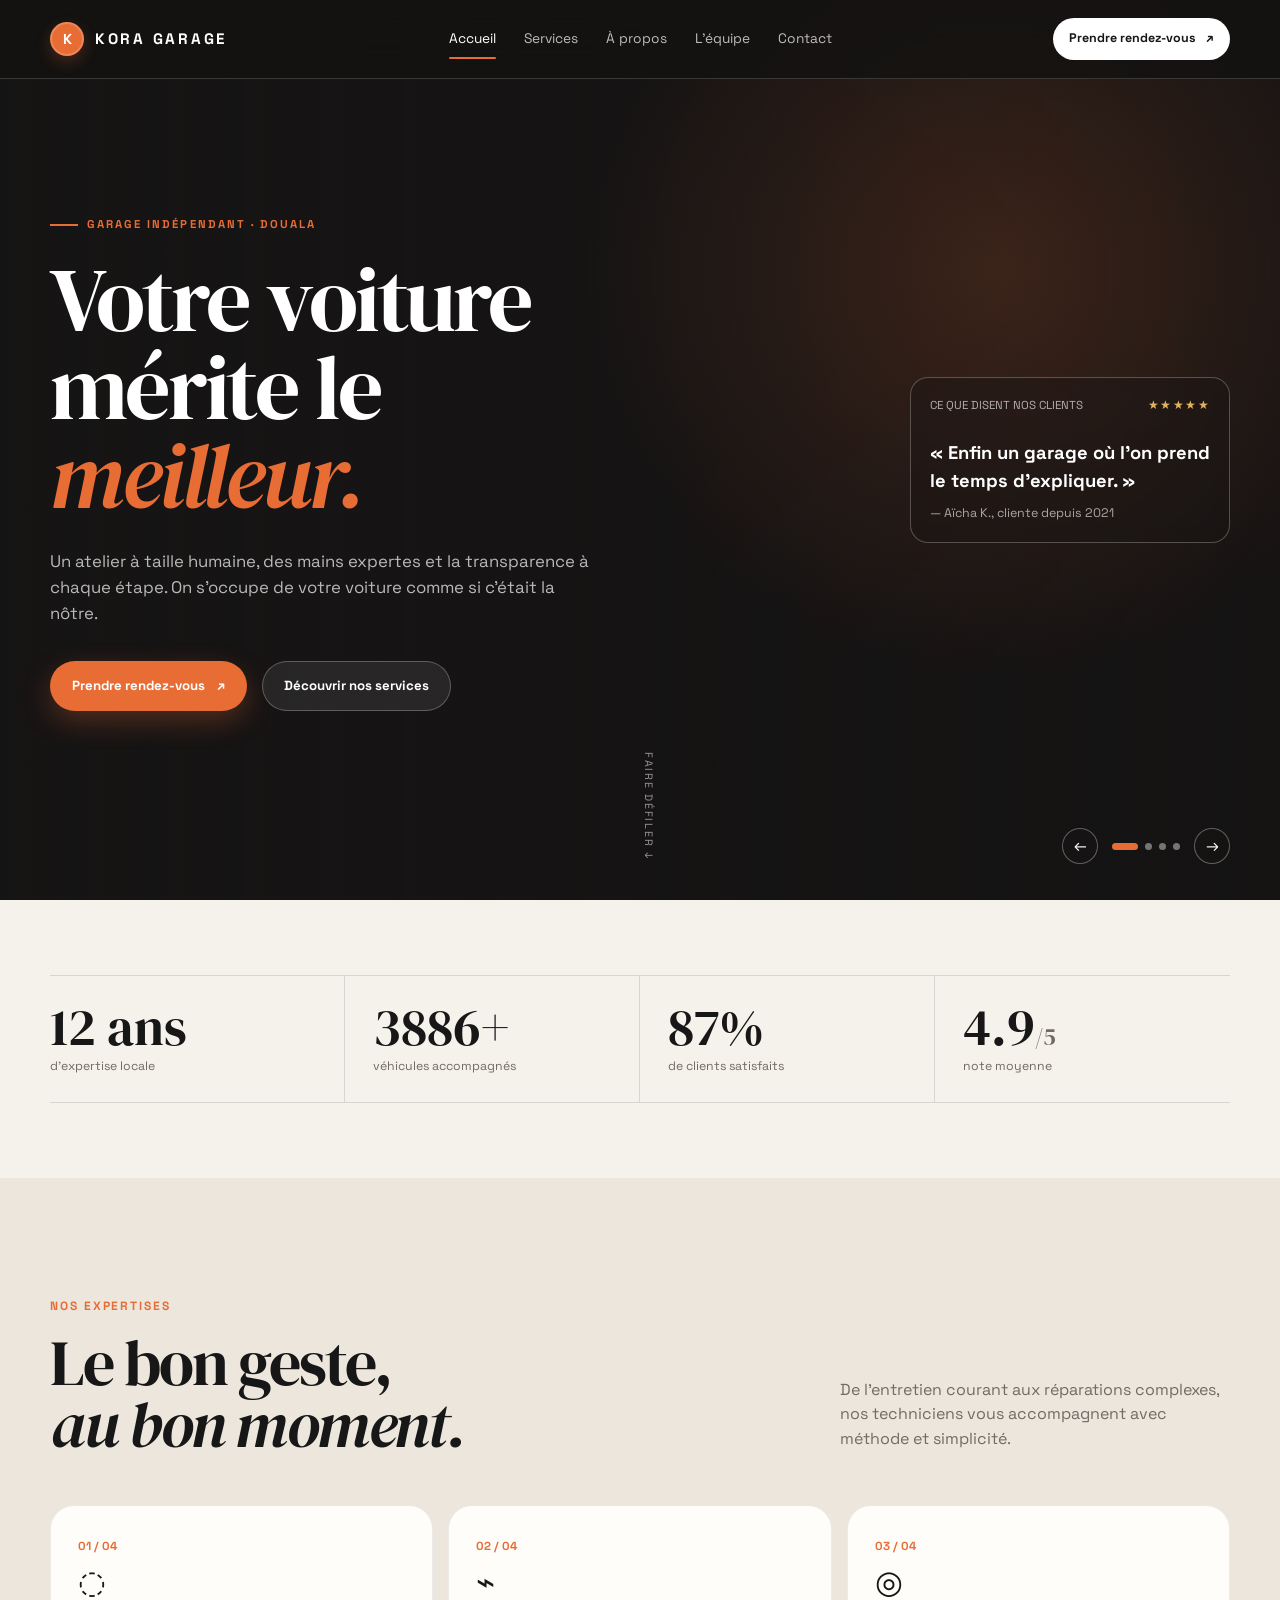
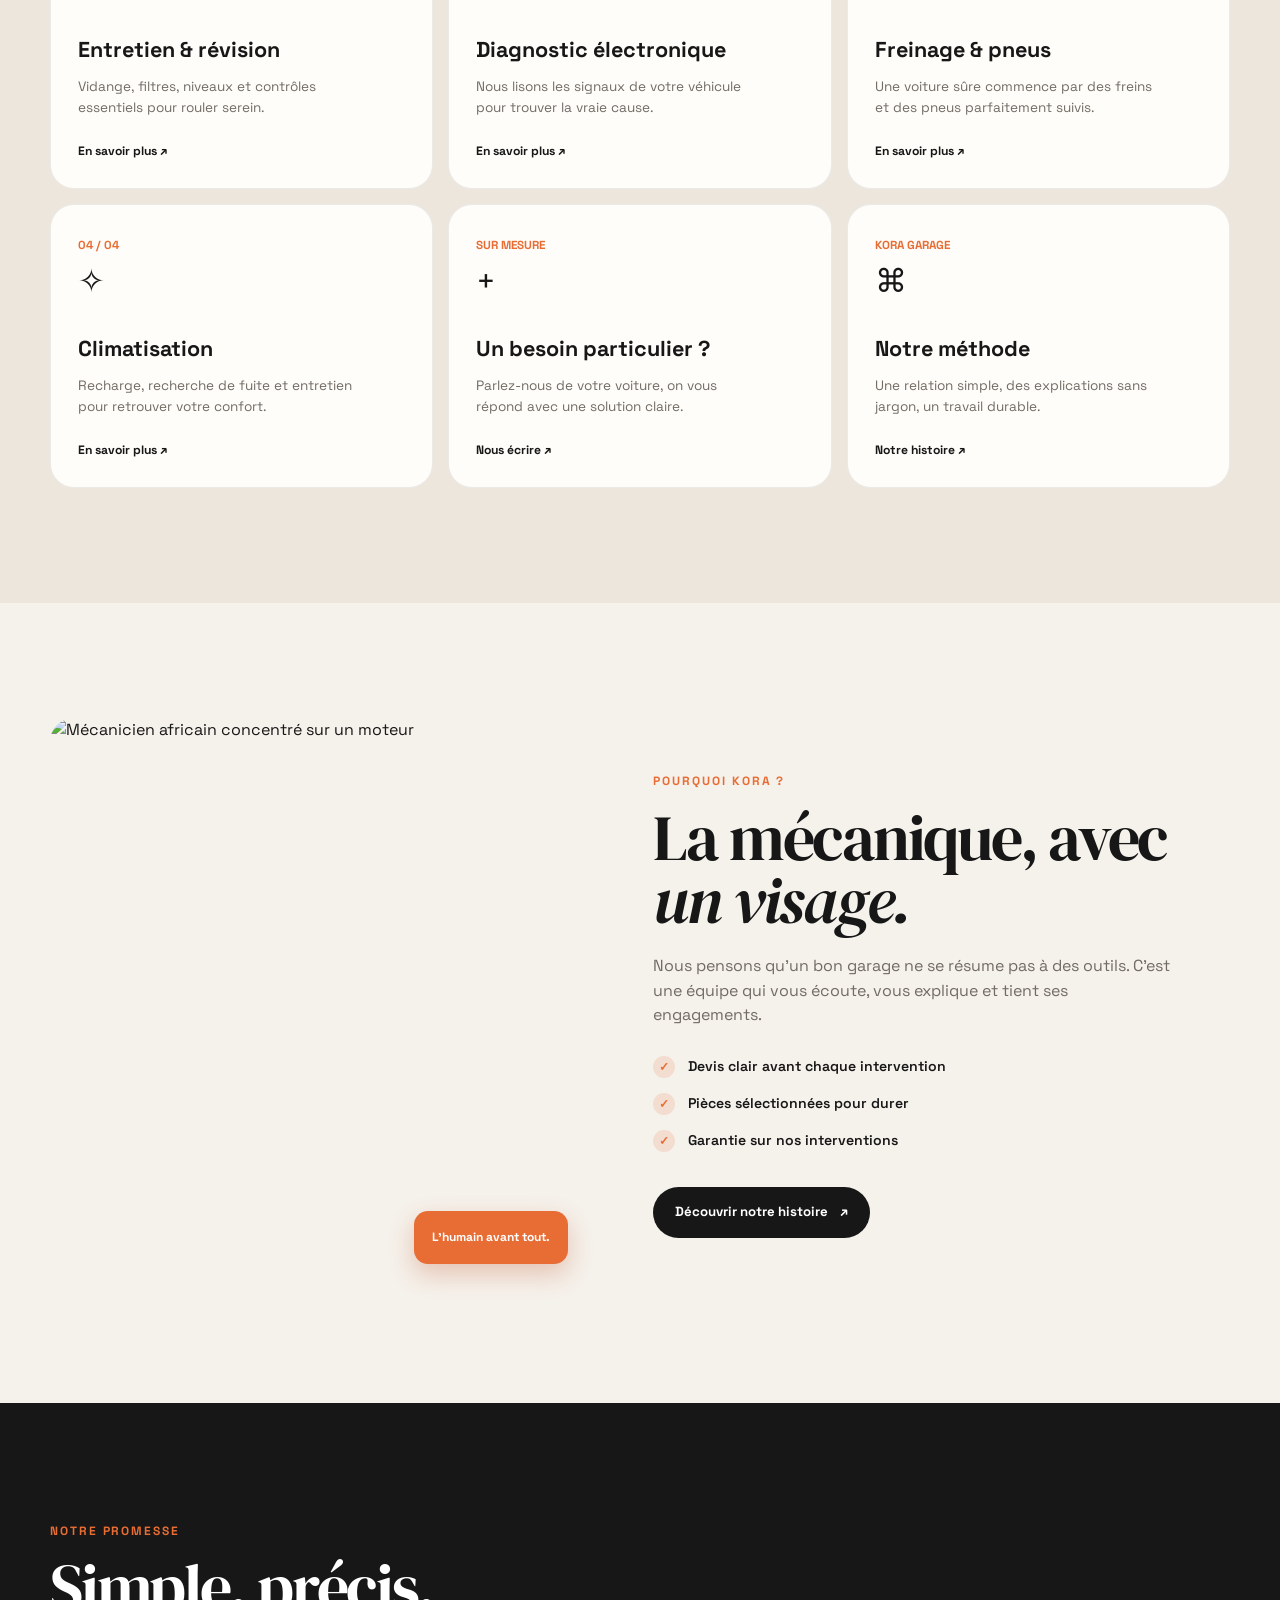
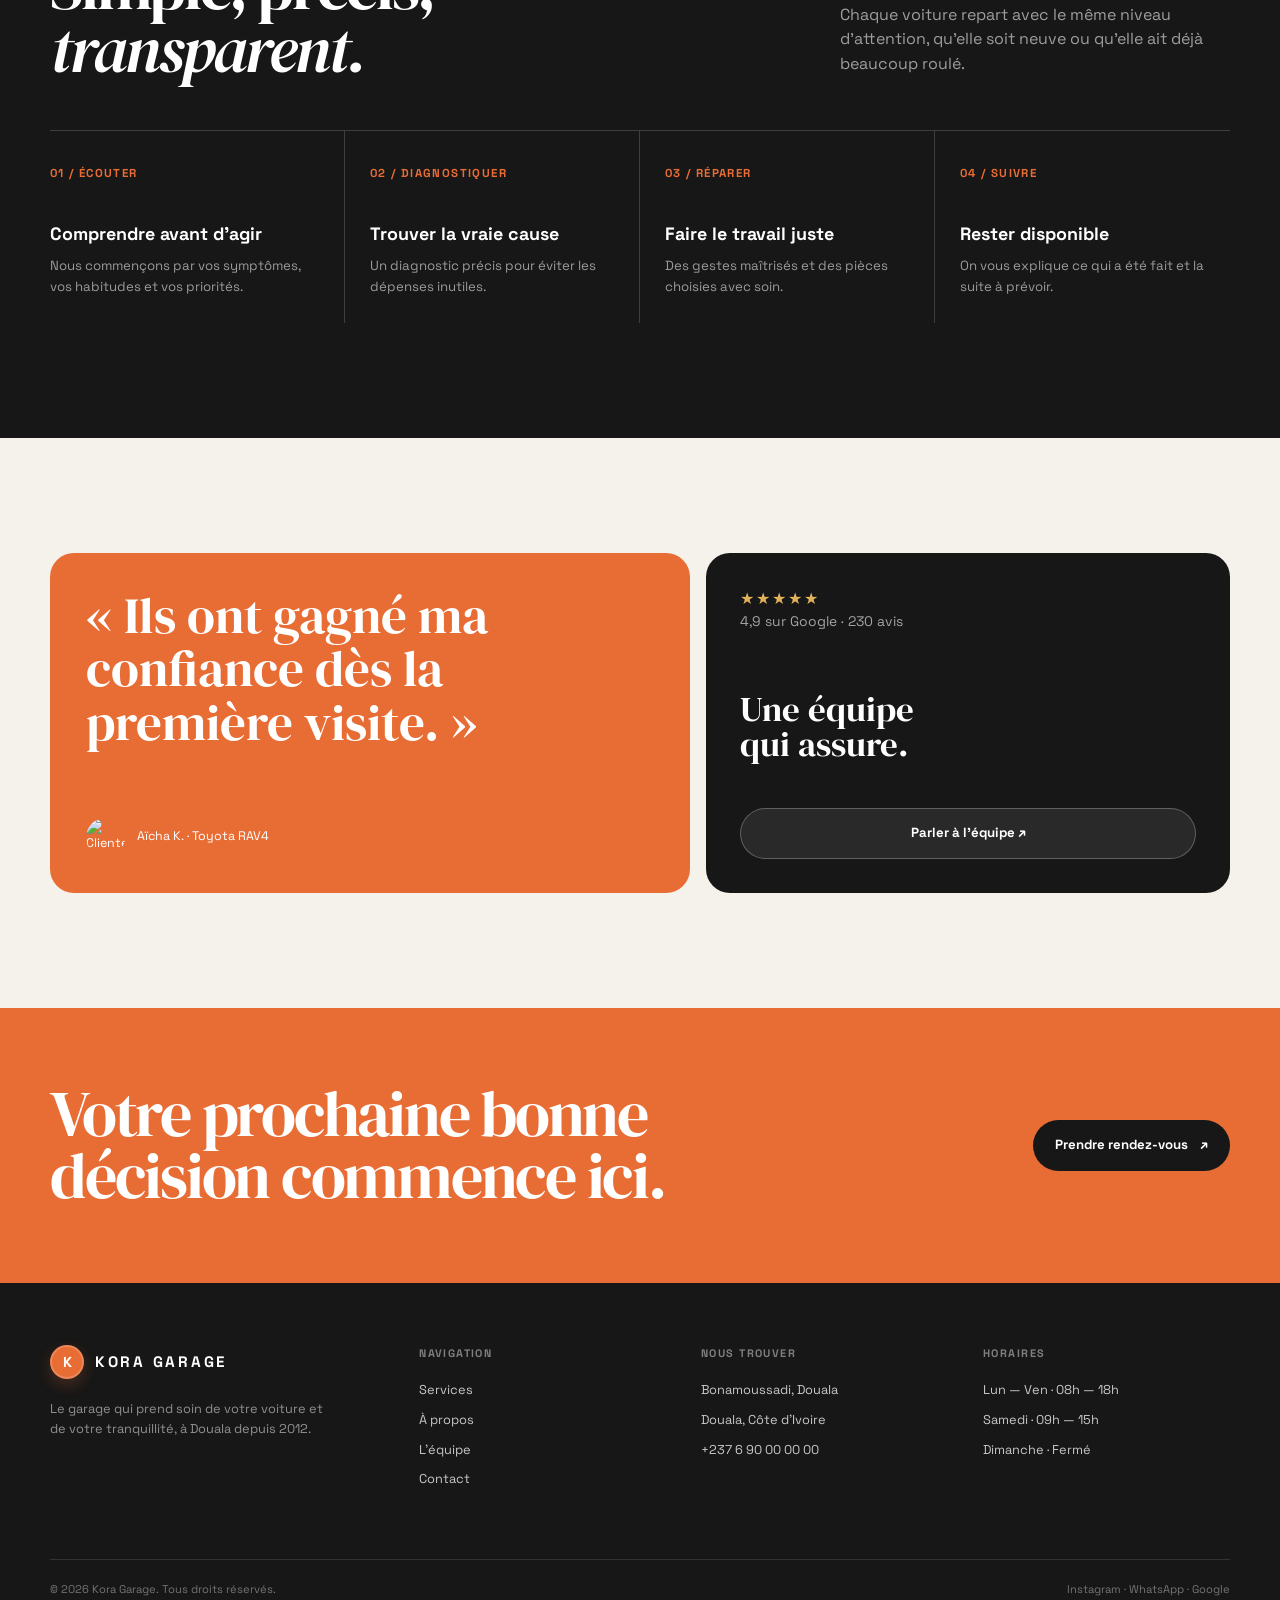
==== commit c95eaa60: "animation photo en arriere plan" ====
--- a/index.html
+++ b/index.html
@@ -17,7 +17,14 @@
   </div></header>
 
   <main>
-    <section class="hero hero-home"><div class="container">
+    <section class="hero hero-home" data-hero-slider>
+      <div class="hero-slides" aria-hidden="true">
+        <div class="hero-slide is-active" style="--hero-image: url('https://images.pexels.com/photos/7540624/pexels-photo-7540624.jpeg?auto=compress&cs=tinysrgb&w=1800');"></div>
+        <div class="hero-slide" style="--hero-image: url('https://images.pexels.com/photos/12555010/pexels-photo-12555010.jpeg?auto=compress&cs=tinysrgb&w=1800');"></div>
+        <div class="hero-slide" style="--hero-image: url('https://images.pexels.com/photos/15489247/pexels-photo-15489247.jpeg?auto=compress&cs=tinysrgb&w=1800');"></div>
+        <div class="hero-slide" style="--hero-image: url('https://images.pexels.com/photos/4439585/pexels-photo-4439585.jpeg?auto=compress&cs=tinysrgb&w=1800');"></div>
+      </div>
+      <div class="container">
       <div>
         <span class="eyebrow">Garage indépendant · Abidjan</span>
         <h1>Votre voiture mérite le <span class="accent">meilleur.</span></h1>
@@ -25,7 +32,14 @@
         <div class="hero-actions"><a class="btn btn-primary" href="contact.html">Prendre rendez-vous <span>↗</span></a><a class="btn btn-light" href="services.html">Découvrir nos services</a></div>
       </div>
       <aside class="hero-note"><div class="hero-note-top"><span>CE QUE DISENT NOS CLIENTS</span><span class="rating">★★★★★</span></div><strong>« Enfin un garage où l'on prend le temps d'expliquer. »</strong><p>— Aïcha K., cliente depuis 2021</p></aside>
-    </div><span class="scroll-cue">Faire défiler ↓</span></section>
+      </div>
+      <div class="hero-slider-controls" aria-label="Contrôles des images du hero">
+        <button class="hero-slider-arrow" type="button" data-hero-prev aria-label="Image précédente">←</button>
+        <div class="hero-slider-dots"><button class="hero-dot is-active" type="button" data-hero-dot="0" aria-label="Afficher l'image 1"></button><button class="hero-dot" type="button" data-hero-dot="1" aria-label="Afficher l'image 2"></button><button class="hero-dot" type="button" data-hero-dot="2" aria-label="Afficher l'image 3"></button><button class="hero-dot" type="button" data-hero-dot="3" aria-label="Afficher l'image 4"></button></div>
+        <button class="hero-slider-arrow" type="button" data-hero-next aria-label="Image suivante">→</button>
+      </div>
+      <span class="scroll-cue">Faire défiler ↓</span>
+    </section>
 
     <section class="section section-tight"><div class="container"><div class="stats-row reveal">
       <div class="stat"><strong data-count="12" data-suffix=" ans">0</strong><span>d'expertise locale</span></div><div class="stat"><strong data-count="4800" data-suffix="+">0</strong><span>véhicules accompagnés</span></div><div class="stat"><strong data-count="98" data-suffix="%">0</strong><span>de clients satisfaits</span></div><div class="stat"><strong>4.9<span style="font-size:1.5rem">/5</span></strong><span>note moyenne</span></div>
--- a/styles.css
+++ b/styles.css
@@ -39,8 +39,8 @@
 .site-header.scrolled { background: rgba(20,18,17,.97); box-shadow: 0 12px 32px rgba(0,0,0,.16); }
 .nav-wrap { min-height: 78px; display: flex; align-items: center; justify-content: space-between; gap: 28px; }
 .brand { display: inline-flex; align-items: center; gap: 11px; font-size: .95rem; font-weight: 700; letter-spacing: .18em; white-space: nowrap; }
-.brand-mark { display: grid; place-items: center; width: 34px; height: 34px; background: var(--orange); border-radius: 10px 10px 10px 3px; font-size: 1.1rem; transform: rotate(-8deg); }
-.brand-mark span { transform: rotate(8deg); }
+.brand-mark { display: grid; place-items: center; width: 34px; height: 34px; background: var(--orange); border-radius: 50%; font-size: 1.1rem; box-shadow: inset 0 0 0 2px rgba(255,255,255,.18), 0 6px 15px rgba(232,109,53,.24); }
+.brand-mark .logo-k { transform: none; color: #fff; font-size: .9rem; font-weight: 700; letter-spacing: -.08em; }
 .nav-links { display: flex; align-items: center; gap: 28px; font-size: .86rem; color: rgba(255,255,255,.72); }
 .nav-links a { position: relative; padding: 27px 0; transition: color .25s ease; }
 .nav-links a:hover, .nav-links a.active { color: #fff; }
@@ -50,11 +50,20 @@
 .menu-toggle { display: none; border: 0; background: transparent; color: #fff; font-size: 1.5rem; }
 
 .hero { position: relative; background: var(--ink); color: #fff; overflow: hidden; }
-.hero-home { min-height: 790px; display: grid; align-items: end; padding: 175px 0 74px; }
-.hero-home::before { content: ''; position: absolute; inset: 0; background: radial-gradient(circle at 78% 30%, rgba(232,109,53,.24), transparent 35%), linear-gradient(90deg, #171515 0%, rgba(23,21,21,.76) 47%, rgba(23,21,21,.18) 100%); }
-.hero-home::after { content: ''; position: absolute; inset: 0; background: url('https://images.pexels.com/photos/32828998/pexels-photo-32828998.jpeg?auto=compress&cs=tinysrgb&w=1800') center 35% / cover; opacity: .42; mix-blend-mode: screen; }
-.hero-home .container, .page-hero .container { position: relative; z-index: 1; }
+.hero-home { min-height: max(720px, 100svh); display: flex; align-items: center; padding: 128px 0 108px; }
+.hero-home::before { content: ''; position: absolute; inset: 0; z-index: 1; background: radial-gradient(circle at 78% 30%, rgba(232,109,53,.18), transparent 35%), linear-gradient(90deg, rgba(23,21,21,.72) 0%, rgba(23,21,21,.38) 44%, rgba(23,21,21,.08) 100%); pointer-events: none; }
+.hero-home::after { display: none; }
+.hero-home .container, .page-hero .container { position: relative; z-index: 2; }
 .hero-home .container { display: grid; grid-template-columns: 1.1fr .9fr; align-items: end; gap: 70px; }
+.hero-slides { position: absolute; inset: 0; z-index: 0; overflow: hidden; background: #151313; }
+.hero-slide { position: absolute; inset: 0; background: var(--hero-image) center / cover no-repeat; opacity: 0; transform: scale(1.045); transition: opacity 1.25s ease, transform 7s ease; filter: saturate(1.02) brightness(.9); will-change: opacity, transform; }
+.hero-slide.is-active { opacity: 1; transform: scale(1); }
+.hero-slider-controls { position: absolute; z-index: 3; right: max(24px, calc((100% - 1180px) / 2)); bottom: 36px; display: flex; align-items: center; gap: 14px; }
+.hero-slider-arrow { display: grid; place-items: center; width: 36px; height: 36px; border: 1px solid rgba(255,255,255,.32); border-radius: 50%; background: rgba(23,21,21,.3); color: #fff; cursor: pointer; transition: background .25s ease, border .25s ease, transform .25s ease; }
+.hero-slider-arrow:hover { border-color: var(--orange); background: var(--orange); transform: translateY(-2px); }
+.hero-slider-dots { display: flex; align-items: center; gap: 7px; }
+.hero-dot { width: 7px; height: 7px; padding: 0; border: 0; border-radius: 50%; background: rgba(255,255,255,.42); cursor: pointer; transition: width .3s ease, border-radius .3s ease, background .3s ease; }
+.hero-dot.is-active { width: 26px; border-radius: 99px; background: var(--orange); }
 .eyebrow { display: inline-flex; align-items: center; gap: 9px; color: var(--orange); font-size: .71rem; text-transform: uppercase; letter-spacing: .18em; font-weight: 700; }
 .eyebrow::before { content: ''; width: 28px; height: 2px; background: currentColor; }
 h1, h2, h3, p { margin-top: 0; }
@@ -72,7 +81,7 @@
 .btn-dark { background: var(--ink); color: #fff; }
 .btn-outline { border-color: var(--line); background: transparent; }
 .btn-outline:hover { border-color: var(--ink); }
-.hero-note { align-self: end; justify-self: end; width: min(100%, 320px); padding: 19px; border: 1px solid rgba(255,255,255,.25); border-radius: 18px; background: rgba(23,21,21,.35); backdrop-filter: blur(8px); animation: float 5s ease-in-out infinite; }
+.hero-note { align-self: center; justify-self: end; width: min(100%, 320px); padding: 19px; border: 1px solid rgba(255,255,255,.25); border-radius: 18px; background: rgba(23,21,21,.35); backdrop-filter: blur(8px); animation: float 5s ease-in-out infinite; }
 .hero-note-top { display: flex; justify-content: space-between; align-items: center; margin-bottom: 24px; font-size: .72rem; color: rgba(255,255,255,.65); }
 .rating { color: var(--gold); letter-spacing: .12em; }
 .hero-note strong { display: block; font-size: 1.15rem; }
@@ -227,7 +236,7 @@
   .nav-links a { width: 100%; padding: 12px 0; }
   .nav-links a.active::after { bottom: 3px; }
   .menu-toggle { display: block; }
-  .hero-home { min-height: 780px; padding-top: 145px; }
+  .hero-home { min-height: max(700px, 100svh); padding: 120px 0 100px; }
   .hero-home .container { grid-template-columns: 1fr; gap: 35px; }
   .hero-note { justify-self: start; }
   .service-grid { grid-template-columns: repeat(2, 1fr); }
@@ -242,10 +251,11 @@
   .container { width: min(100% - 34px, 1180px); }
   .nav-wrap { min-height: 70px; }
   .nav-links { top: 70px; left: 17px; right: 17px; }
-  .hero-home { min-height: 730px; padding: 130px 0 60px; }
+  .hero-home { min-height: max(680px, 100svh); padding: 110px 0 88px; }
   .hero h1 { font-size: clamp(3.2rem, 16vw, 5.3rem); }
   .hero-copy { font-size: .91rem; }
   .scroll-cue { display: none; }
+  .hero-slider-controls { right: 17px; bottom: 24px; }
   .page-hero { padding: 130px 0 65px; }
   .page-hero h1 { font-size: clamp(3.2rem, 15vw, 5rem); }
   .section { padding: 78px 0; }
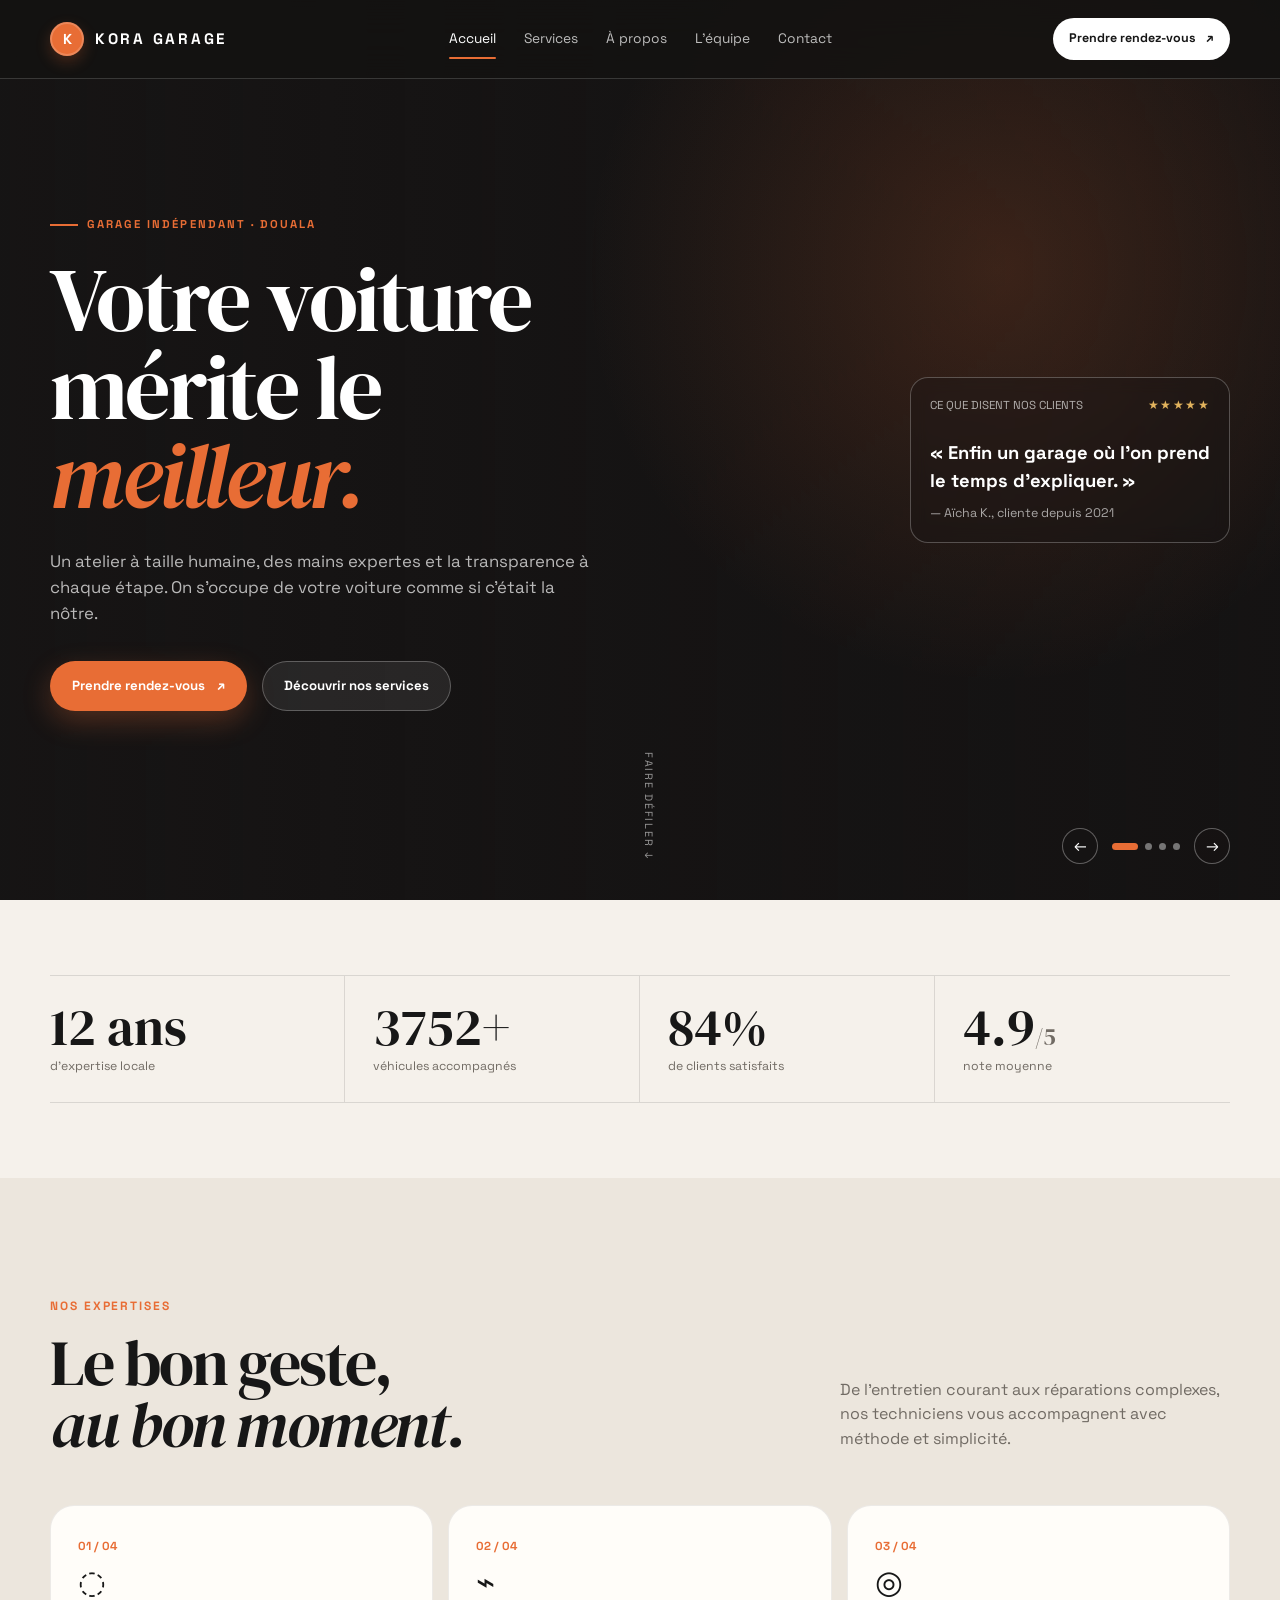
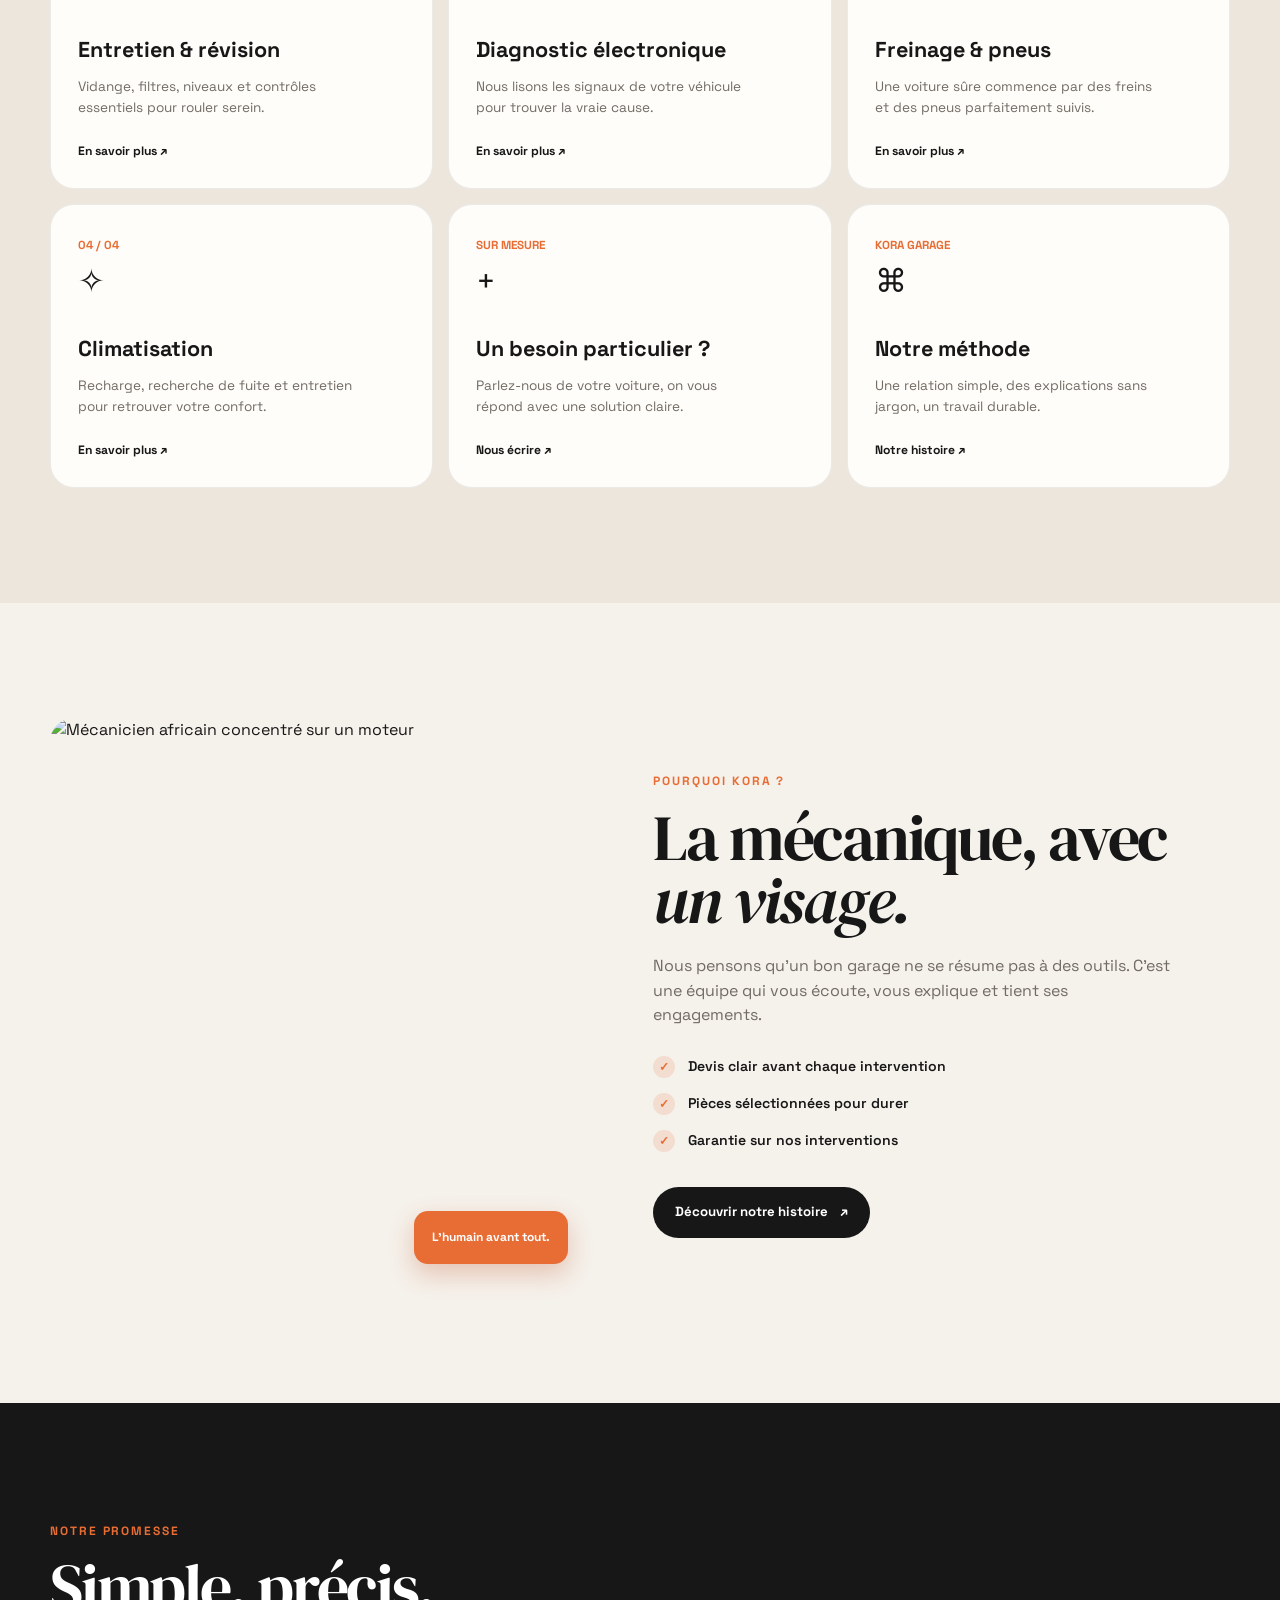
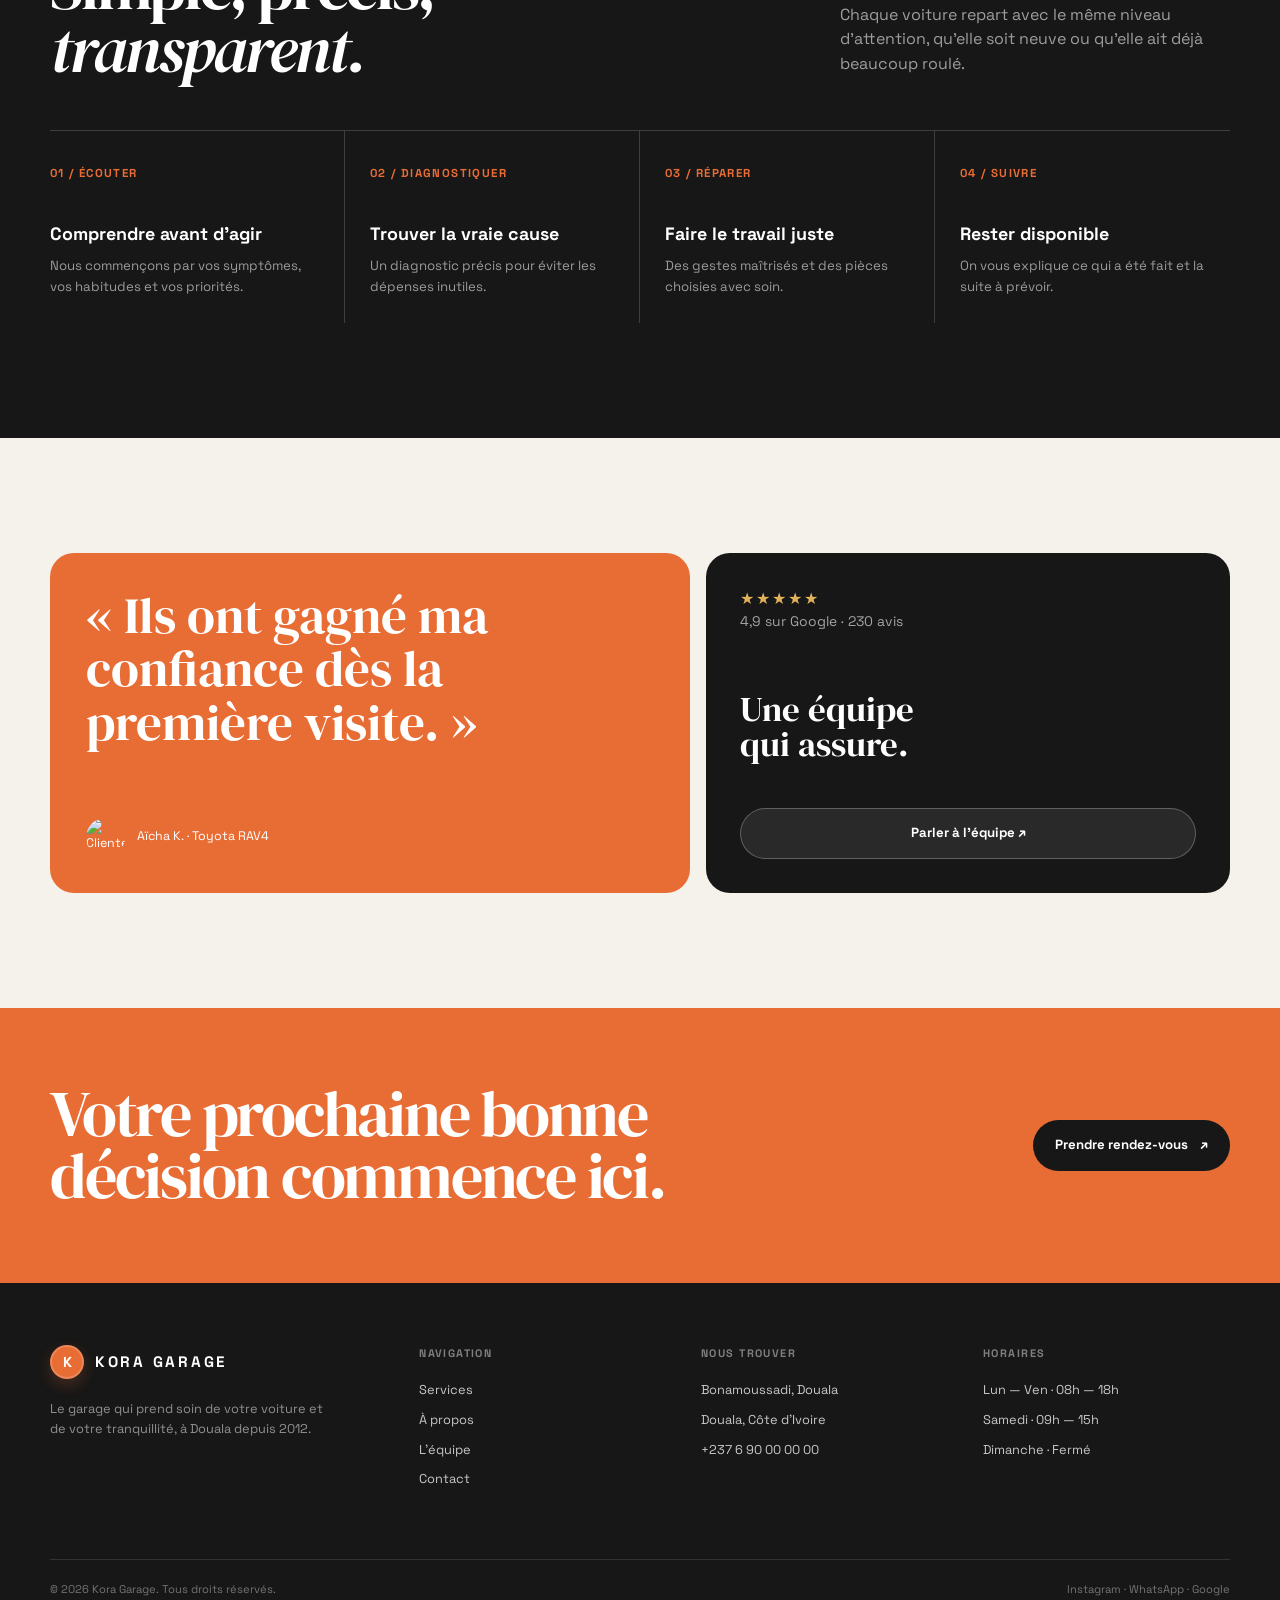
==== commit 1dabc061: "correctif effectue" ====
--- a/index.html
+++ b/index.html
@@ -19,10 +19,10 @@
   <main>
     <section class="hero hero-home" data-hero-slider>
       <div class="hero-slides" aria-hidden="true">
-        <div class="hero-slide is-active" style="--hero-image: url('https://images.pexels.com/photos/7540624/pexels-photo-7540624.jpeg?auto=compress&cs=tinysrgb&w=1800');"></div>
+        <div class="hero-slide is-active" style="--hero-image: url('https://images.pexels.com/photos/12555015/pexels-photo-12555015.jpeg?auto=compress&cs=tinysrgb&w=1800');"></div>
         <div class="hero-slide" style="--hero-image: url('https://images.pexels.com/photos/12555010/pexels-photo-12555010.jpeg?auto=compress&cs=tinysrgb&w=1800');"></div>
-        <div class="hero-slide" style="--hero-image: url('https://images.pexels.com/photos/15489247/pexels-photo-15489247.jpeg?auto=compress&cs=tinysrgb&w=1800');"></div>
-        <div class="hero-slide" style="--hero-image: url('https://images.pexels.com/photos/4439585/pexels-photo-4439585.jpeg?auto=compress&cs=tinysrgb&w=1800');"></div>
+        <div class="hero-slide" style="--hero-image: url('https://images.pexels.com/photos/32828998/pexels-photo-32828998.jpeg?auto=compress&cs=tinysrgb&w=1800');"></div>
+        <div class="hero-slide" style="--hero-image: url('https://images.pexels.com/photos/28153669/pexels-photo-28153669.jpeg?auto=compress&cs=tinysrgb&w=1800');"></div>
       </div>
       <div class="container">
       <div>
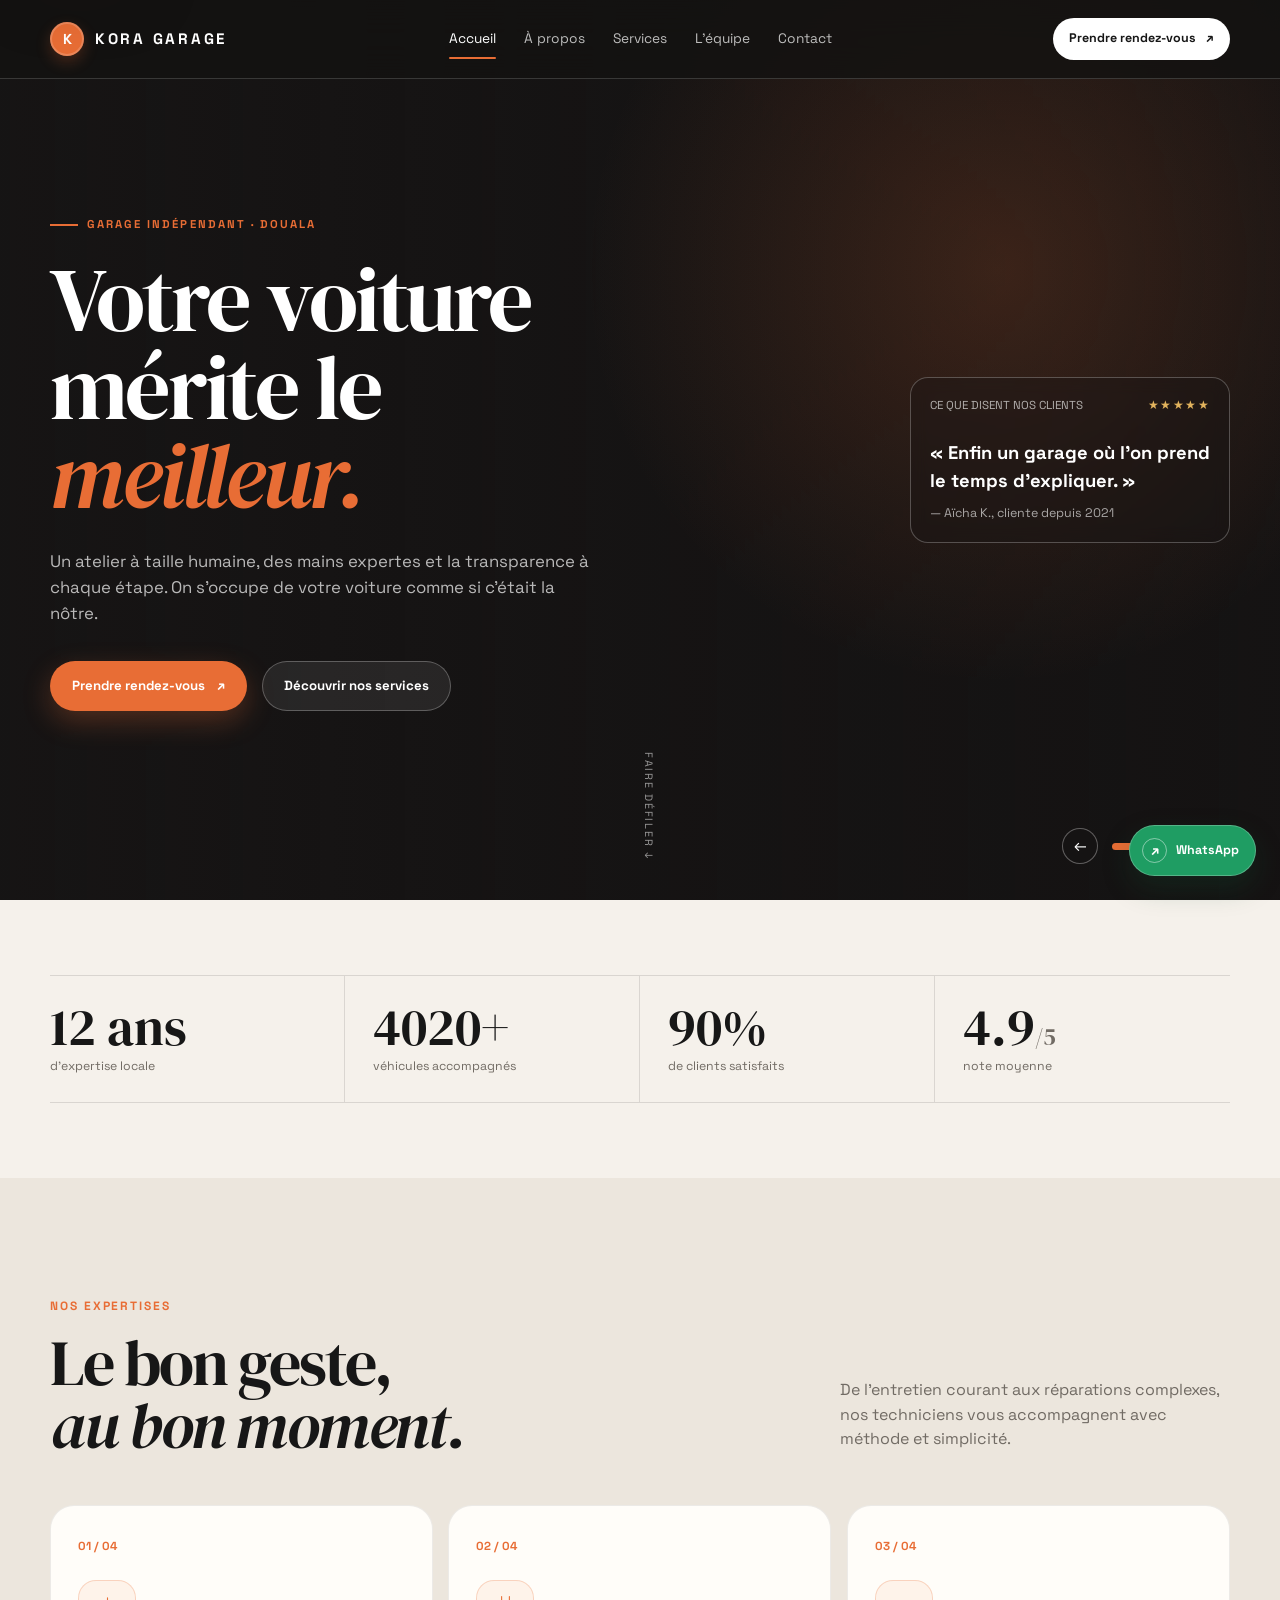
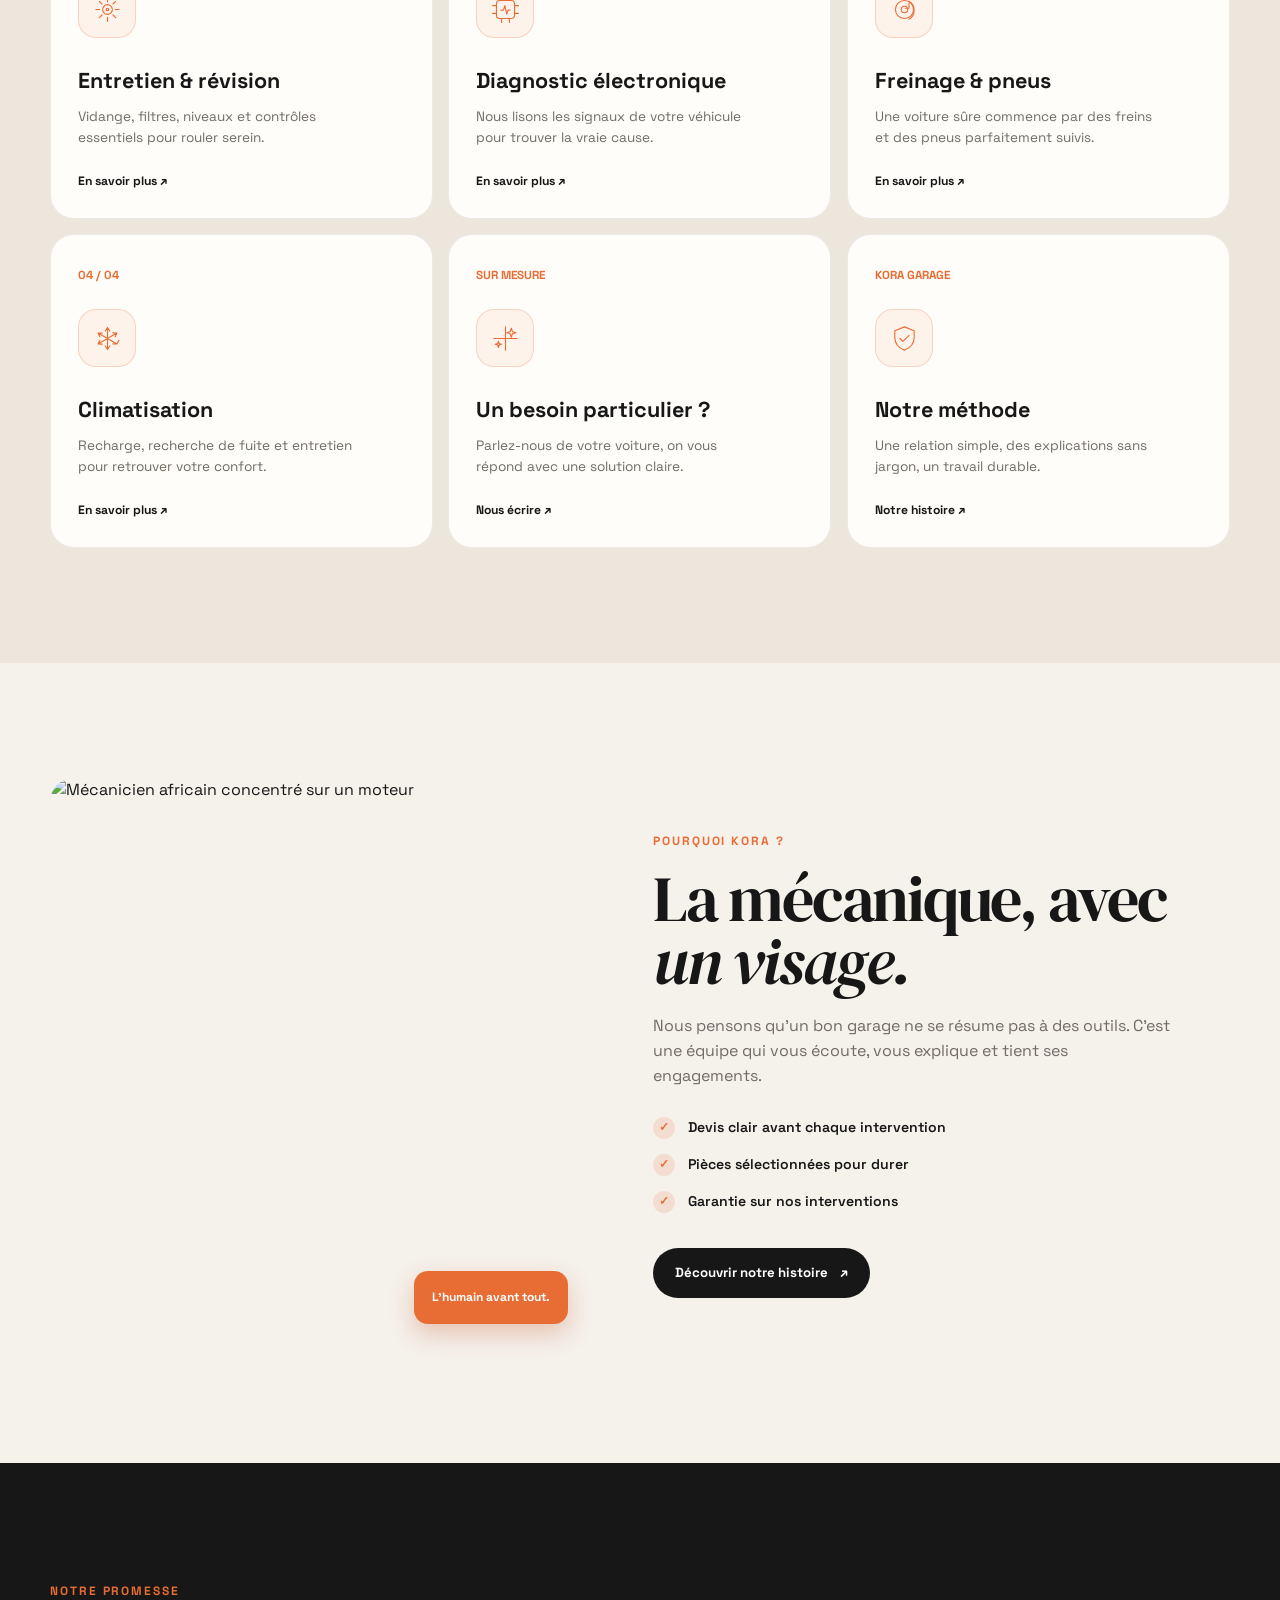
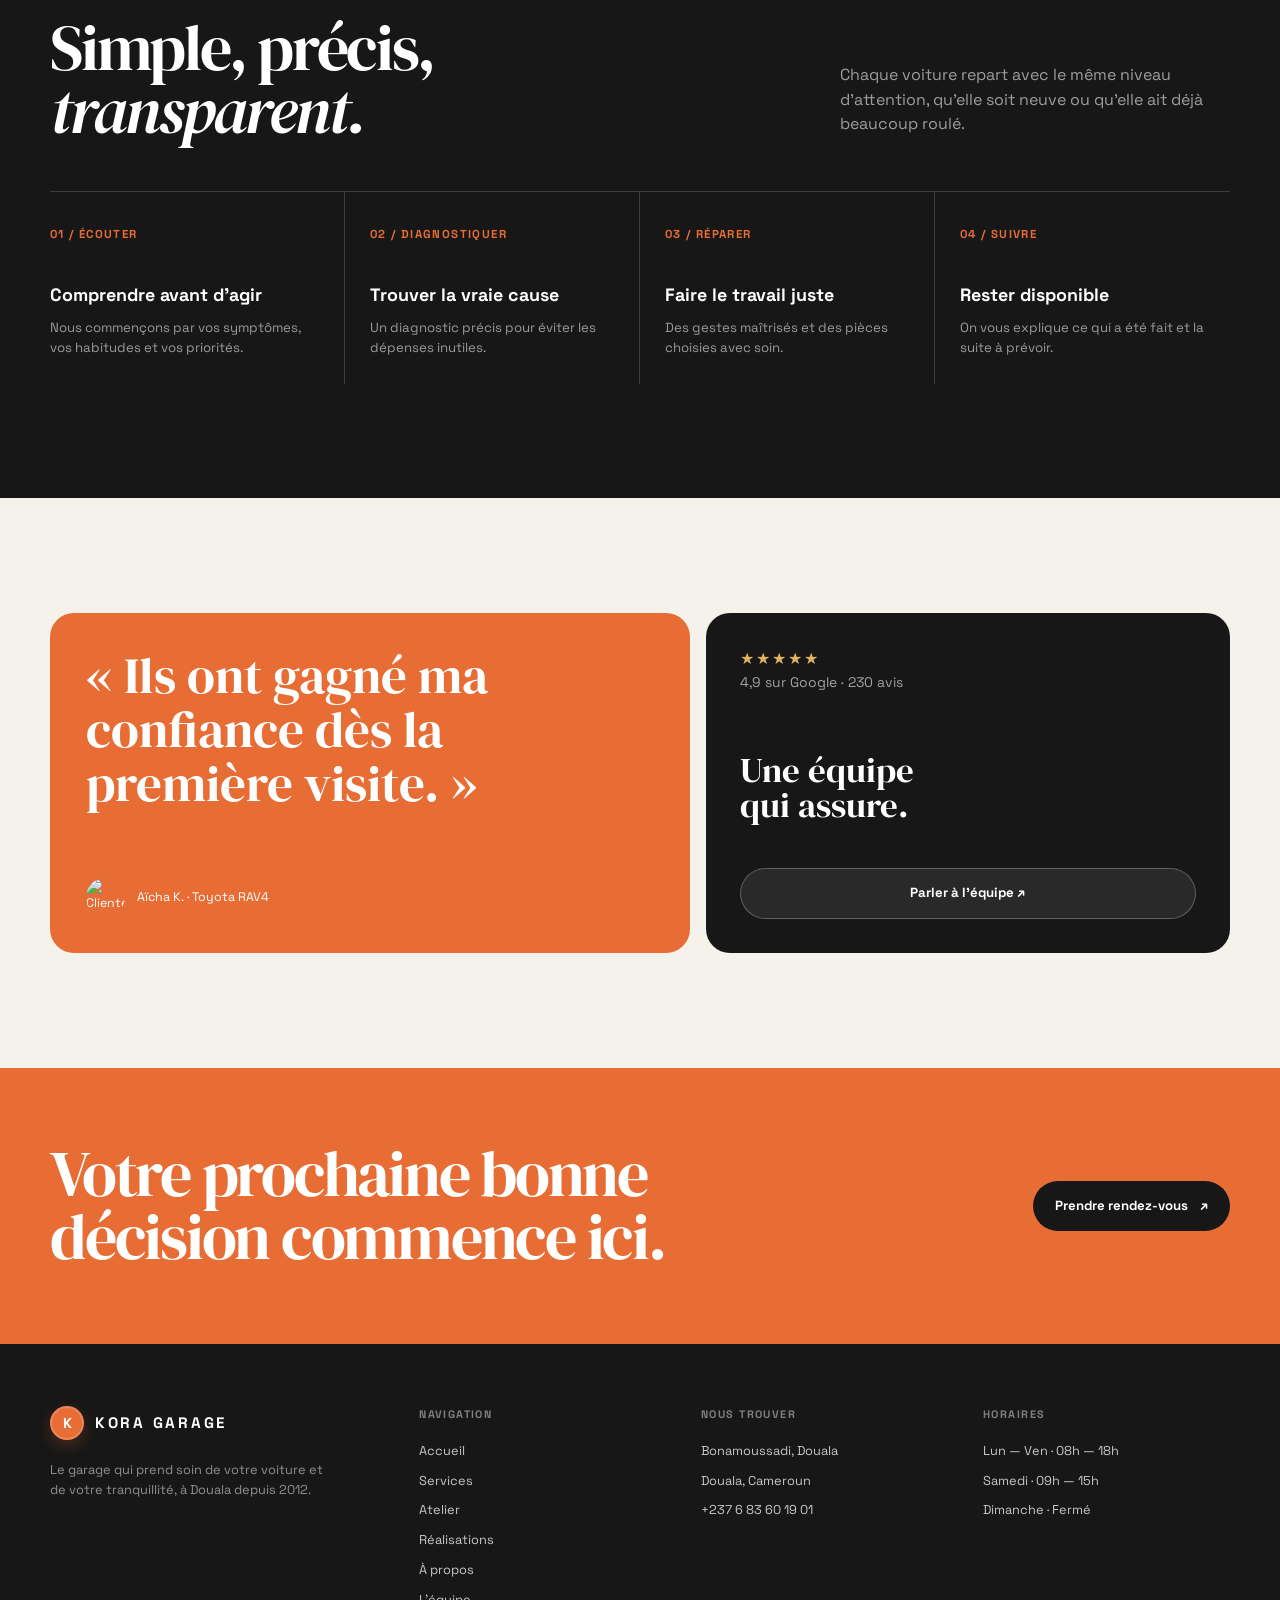
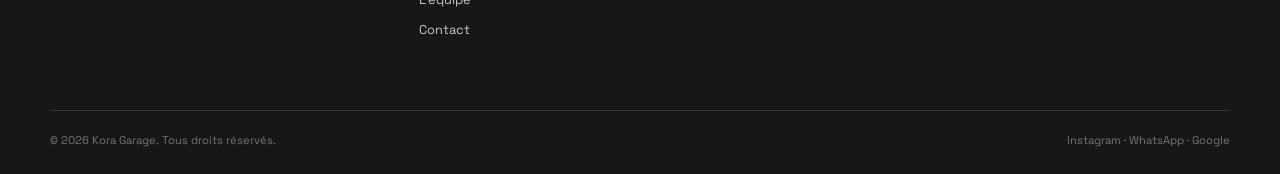
==== commit 4c255e21: "garage ameliore" ====
--- a/index.html
+++ b/index.html
@@ -2,31 +2,33 @@
 <html lang="fr">
 <head>
   <meta charset="UTF-8"><meta name="viewport" content="width=device-width, initial-scale=1.0">
-  <meta name="description" content="Berguil Garage — entretien, diagnostic et réparation automobile avec exigence.">
-  <title>Berguil Garage — L'entretien qui vous mène plus loin</title>
-  <link rel="stylesheet" href="styles.css">
+  <meta name="description" content="Kora Garage — entretien, diagnostic et réparation automobile avec exigence.">
+  <title>Kora Garage — L'entretien qui vous mène plus loin</title>
+  <link rel="icon" href="favicon.svg" type="image/svg+xml"><meta name="theme-color" content="#171717"><link rel="stylesheet" href="styles.css">
+  <link rel="preload" as="image" href="https://cdn.prod.website-files.com/6100488168b3515f68d87480/613622e7b8e40cef79d69a23_GAP-9.jpeg">
 </head>
 <body data-page="home">
+  <a class="skip-link" href="#main-content">Aller au contenu</a>
   <header class="site-header"><div class="container nav-wrap">
-    <a class="brand" href="index.html"><span class="brand-mark"><span>✦</span></span> BERGUIL GARAGE</a>
-    <button class="menu-toggle" aria-label="Ouvrir le menu" aria-expanded="false">☰</button>
-    <nav class="nav-links" aria-label="Navigation principale">
-      <a href="index.html" data-page="home">Accueil</a><a href="services.html" data-page="services">Services</a><a href="a-propos.html" data-page="about">À propos</a><a href="equipe.html" data-page="team">L'équipe</a><a href="contact.html" data-page="contact">Contact</a>
+    <a class="brand" href="index.html"><span class="brand-mark"><span>✦</span></span> KORA GARAGE</a>
+    <button type="button" class="menu-toggle" aria-label="Ouvrir le menu" aria-expanded="false" aria-controls="main-navigation">☰</button>
+    <nav id="main-navigation" class="nav-links" aria-label="Navigation principale">
+      <a href="index.html" data-page="home">Accueil</a><a href="a-propos.html" data-page="about">À propos</a><a href="services.html" data-page="services">Services</a><a href="equipe.html" data-page="team">L'équipe</a><a href="contact.html" data-page="contact">Contact</a>
     </nav>
     <a href="contact.html" class="nav-cta">Prendre rendez-vous <span>↗</span></a>
   </div></header>
 
-  <main>
+  <main id="main-content">
     <section class="hero hero-home" data-hero-slider>
       <div class="hero-slides" aria-hidden="true">
-        <div class="hero-slide is-active" style="--hero-image: url('https://images.pexels.com/photos/12555015/pexels-photo-12555015.jpeg?auto=compress&cs=tinysrgb&w=1800');"></div>
-        <div class="hero-slide" style="--hero-image: url('https://images.pexels.com/photos/12555010/pexels-photo-12555010.jpeg?auto=compress&cs=tinysrgb&w=1800');"></div>
-        <div class="hero-slide" style="--hero-image: url('https://images.pexels.com/photos/32828998/pexels-photo-32828998.jpeg?auto=compress&cs=tinysrgb&w=1800');"></div>
-        <div class="hero-slide" style="--hero-image: url('https://images.pexels.com/photos/28153669/pexels-photo-28153669.jpeg?auto=compress&cs=tinysrgb&w=1800');"></div>
+        <div class="hero-slide is-active" style="--hero-image: url('https://cdn.prod.website-files.com/6100488168b3515f68d87480/613622e7b8e40cef79d69a23_GAP-9.jpeg');"></div>
+        <div class="hero-slide" style="--hero-image: url('https://images.pexels.com/photos/12555015/pexels-photo-12555015.jpeg?auto=compress&cs=tinysrgb&w=1800');"></div>
+        <div class="hero-slide" style="--hero-image: url('https://images.pexels.com/photos/31101763/pexels-photo-31101763.jpeg?auto=compress&cs=tinysrgb&w=1800');"></div>
+        <div class="hero-slide" style="--hero-image: url('https://images.pexels.com/photos/13062580/pexels-photo-13062580.jpeg?auto=compress&cs=tinysrgb&w=1800');"></div>
       </div>
       <div class="container">
       <div>
-        <span class="eyebrow">Garage indépendant · Abidjan</span>
+        <span class="eyebrow">Garage indépendant · Douala</span>
         <h1>Votre voiture mérite le <span class="accent">meilleur.</span></h1>
         <p class="hero-copy">Un atelier à taille humaine, des mains expertes et la transparence à chaque étape. On s'occupe de votre voiture comme si c'était la nôtre.</p>
         <div class="hero-actions"><a class="btn btn-primary" href="contact.html">Prendre rendez-vous <span>↗</span></a><a class="btn btn-light" href="services.html">Découvrir nos services</a></div>
@@ -48,23 +50,23 @@
     <section class="section section-cream"><div class="container">
       <div class="section-head reveal"><div><span class="kicker">Nos expertises</span><h2>Le bon geste,<br><em>au bon moment.</em></h2></div><p>De l'entretien courant aux réparations complexes, nos techniciens vous accompagnent avec méthode et simplicité.</p></div>
       <div class="service-grid">
-        <a class="service-card reveal" href="services.html#entretien"><div><span class="service-index">01 / 04</span><div class="service-icon">◌</div><h3>Entretien & révision</h3><p>Vidange, filtres, niveaux et contrôles essentiels pour rouler serein.</p></div><span class="service-link">En savoir plus ↗</span></a>
-        <a class="service-card reveal" href="services.html#diagnostic"><div><span class="service-index">02 / 04</span><div class="service-icon">⌁</div><h3>Diagnostic électronique</h3><p>Nous lisons les signaux de votre véhicule pour trouver la vraie cause.</p></div><span class="service-link">En savoir plus ↗</span></a>
-        <a class="service-card reveal" href="services.html#freinage"><div><span class="service-index">03 / 04</span><div class="service-icon">◎</div><h3>Freinage & pneus</h3><p>Une voiture sûre commence par des freins et des pneus parfaitement suivis.</p></div><span class="service-link">En savoir plus ↗</span></a>
-        <a class="service-card reveal" href="services.html#climatisation"><div><span class="service-index">04 / 04</span><div class="service-icon">✧</div><h3>Climatisation</h3><p>Recharge, recherche de fuite et entretien pour retrouver votre confort.</p></div><span class="service-link">En savoir plus ↗</span></a>
-        <a class="service-card reveal" href="contact.html"><div><span class="service-index">SUR MESURE</span><div class="service-icon">+</div><h3>Un besoin particulier ?</h3><p>Parlez-nous de votre voiture, on vous répond avec une solution claire.</p></div><span class="service-link">Nous écrire ↗</span></a>
-        <a class="service-card reveal" href="a-propos.html"><div><span class="service-index">BERGUIL GARAGE</span><div class="service-icon">⌘</div><h3>Notre méthode</h3><p>Une relation simple, des explications sans jargon, un travail durable.</p></div><span class="service-link">Notre histoire ↗</span></a>
+        <a class="service-card reveal" href="services.html#entretien"><div><span class="service-index">01 / 04</span><span class="service-icon" aria-hidden="true"><svg viewBox="0 0 48 48" role="img"><path d="M24 6v6M24 36v6M6 24h6M36 24h6M11.3 11.3l4.2 4.2M32.5 32.5l4.2 4.2M11.3 36.7l4.2-4.2M32.5 15.5l4.2-4.2"/><circle cx="24" cy="24" r="7.5"/><circle cx="24" cy="24" r="2"/></svg></span><h3>Entretien & révision</h3><p>Vidange, filtres, niveaux et contrôles essentiels pour rouler serein.</p></div><span class="service-link">En savoir plus ↗</span></a>
+        <a class="service-card reveal" href="services.html#diagnostic"><div><span class="service-index">02 / 04</span><span class="service-icon" aria-hidden="true"><svg viewBox="0 0 48 48" role="img"><rect x="10" y="10" width="28" height="28" rx="5"/><path d="M18 4v6M30 4v6M18 38v6M30 38v6M4 18h6M4 30h6M38 18h6M38 30h6M17 25h4l2-7 3 13 2-6h3"/></svg></span><h3>Diagnostic électronique</h3><p>Nous lisons les signaux de votre véhicule pour trouver la vraie cause.</p></div><span class="service-link">En savoir plus ↗</span></a>
+        <a class="service-card reveal" href="services.html#freinage"><div><span class="service-index">03 / 04</span><span class="service-icon" aria-hidden="true"><svg viewBox="0 0 48 48" role="img"><circle cx="24" cy="24" r="14"/><circle cx="24" cy="24" r="5"/><path d="M31 11c5 3 8 8 8 14s-3 11-8 14M31 14v8h-6"/></svg></span><h3>Freinage & pneus</h3><p>Une voiture sûre commence par des freins et des pneus parfaitement suivis.</p></div><span class="service-link">En savoir plus ↗</span></a>
+        <a class="service-card reveal" href="services.html#climatisation"><div><span class="service-index">04 / 04</span><span class="service-icon" aria-hidden="true"><svg viewBox="0 0 48 48" role="img"><path d="M24 7v34M9.3 15.5l29.4 17M9.3 32.5l29.4-17M24 7l3.5 5.5M24 7l-3.5 5.5M24 41l3.5-5.5M24 41l-3.5-5.5M9.3 15.5l6.4.2M9.3 15.5l2.9 5.7M38.7 32.5l-6.4-.2M38.7 32.5l2.9-5.7M9.3 32.5l2.9-5.7M9.3 32.5l6.4.2M38.7 15.5l-2.9 5.7M38.7 15.5l-6.4-.2"/></svg></span><h3>Climatisation</h3><p>Recharge, recherche de fuite et entretien pour retrouver votre confort.</p></div><span class="service-link">En savoir plus ↗</span></a>
+        <a class="service-card reveal" href="contact.html"><div><span class="service-index">SUR MESURE</span><span class="service-icon" aria-hidden="true"><svg viewBox="0 0 48 48" role="img"><path d="M24 6v36M6 24h36"/><path d="m33 8 1.7 5.3L40 15l-5.3 1.7L33 22l-1.7-5.3L26 15l5.3-1.7L33 8ZM13 28l1.1 3.9L18 33l-3.9 1.1L13 38l-1.1-3.9L8 33l3.9-1.1L13 28Z"/></svg></span><h3>Un besoin particulier ?</h3><p>Parlez-nous de votre voiture, on vous répond avec une solution claire.</p></div><span class="service-link">Nous écrire ↗</span></a>
+        <a class="service-card reveal" href="a-propos.html"><div><span class="service-index">KORA GARAGE</span><span class="service-icon" aria-hidden="true"><svg viewBox="0 0 48 48" role="img"><path d="M24 6 39 12v10c0 9.5-6.3 16.7-15 20-8.7-3.3-15-10.5-15-20V12L24 6Z"/><path d="m17 24 4.5 4.5L31 19"/></svg></span><h3>Notre méthode</h3><p>Une relation simple, des explications sans jargon, un travail durable.</p></div><span class="service-link">Notre histoire ↗</span></a>
       </div>
     </div></section>
 
-    <section class="section"><div class="container split"><div class="split-image reveal"><img src="https://images.pexels.com/photos/4439585/pexels-photo-4439585.jpeg?auto=compress&cs=tinysrgb&w=1200" alt="Mécanicien africain concentré sur un moteur"><span class="image-tag">L'humain avant tout.</span></div><div class="split-copy reveal"><span class="kicker">Pourquoi Berguil ?</span><h2>La mécanique, avec <em>un visage.</em></h2><p>Nous pensons qu'un bon garage ne se résume pas à des outils. C'est une équipe qui vous écoute, vous explique et tient ses engagements.</p><ul class="check-list"><li>Devis clair avant chaque intervention</li><li>Pièces sélectionnées pour durer</li><li>Garantie sur nos interventions</li></ul><div class="hero-actions"><a class="btn btn-dark" href="a-propos.html">Découvrir notre histoire <span>↗</span></a></div></div></div></section>
+    <section class="section"><div class="container split"><div class="split-image reveal"><img loading="lazy" decoding="async" src="https://images.pexels.com/photos/4439585/pexels-photo-4439585.jpeg?auto=compress&cs=tinysrgb&w=1200" alt="Mécanicien africain concentré sur un moteur"><span class="image-tag">L'humain avant tout.</span></div><div class="split-copy reveal"><span class="kicker">Pourquoi Kora ?</span><h2>La mécanique, avec <em>un visage.</em></h2><p>Nous pensons qu'un bon garage ne se résume pas à des outils. C'est une équipe qui vous écoute, vous explique et tient ses engagements.</p><ul class="check-list"><li>Devis clair avant chaque intervention</li><li>Pièces sélectionnées pour durer</li><li>Garantie sur nos interventions</li></ul><div class="hero-actions"><a class="btn btn-dark" href="a-propos.html">Découvrir notre histoire <span>↗</span></a></div></div></div></section>
 
     <section class="section section-dark"><div class="container"><div class="section-head reveal"><div><span class="kicker">Notre promesse</span><h2>Simple, précis,<br><em>transparent.</em></h2></div><p>Chaque voiture repart avec le même niveau d'attention, qu'elle soit neuve ou qu'elle ait déjà beaucoup roulé.</p></div><div class="process-grid"><div class="process-step reveal"><span class="process-no">01 / ÉCOUTER</span><h3>Comprendre avant d'agir</h3><p>Nous commençons par vos symptômes, vos habitudes et vos priorités.</p></div><div class="process-step reveal"><span class="process-no">02 / DIAGNOSTIQUER</span><h3>Trouver la vraie cause</h3><p>Un diagnostic précis pour éviter les dépenses inutiles.</p></div><div class="process-step reveal"><span class="process-no">03 / RÉPARER</span><h3>Faire le travail juste</h3><p>Des gestes maîtrisés et des pièces choisies avec soin.</p></div><div class="process-step reveal"><span class="process-no">04 / SUIVRE</span><h3>Rester disponible</h3><p>On vous explique ce qui a été fait et la suite à prévoir.</p></div></div></div></section>
 
-    <section class="section"><div class="container quote-grid"><div class="quote-card reveal"><blockquote>« Ils ont gagné ma confiance dès la première visite. »</blockquote><footer><img class="avatar" src="https://images.pexels.com/photos/3769021/pexels-photo-3769021.jpeg?auto=compress&cs=tinysrgb&w=120" alt="Cliente Aïcha"><span>Aïcha K. · Toyota RAV4</span></footer></div><div class="quote-side reveal"><div><span class="rating">★★★★★</span><p>4,9 sur Google · 230 avis</p></div><h3>Une équipe<br>qui assure.</h3><a class="btn btn-light" href="contact.html">Parler à l'équipe ↗</a></div></div></section>
+    <section class="section"><div class="container quote-grid"><div class="quote-card reveal"><blockquote>« Ils ont gagné ma confiance dès la première visite. »</blockquote><footer><img loading="lazy" decoding="async" class="avatar" src="https://images.pexels.com/photos/3769021/pexels-photo-3769021.jpeg?auto=compress&cs=tinysrgb&w=120" alt="Cliente Aïcha"><span>Aïcha K. · Toyota RAV4</span></footer></div><div class="quote-side reveal"><div><span class="rating">★★★★★</span><p>4,9 sur Google · 230 avis</p></div><h3>Une équipe<br>qui assure.</h3><a class="btn btn-light" href="contact.html">Parler à l'équipe ↗</a></div></div></section>
     <section class="cta-band"><div class="container"><h2>Votre prochaine bonne décision commence ici.</h2><a class="btn" href="contact.html">Prendre rendez-vous <span>↗</span></a></div></section>
   </main>
-  <footer class="site-footer"><div class="container"><div class="footer-top"><div class="footer-brand"><a class="brand" href="index.html"><span class="brand-mark"><span>✦</span></span> BERGUIL GARAGE</a><p>Le garage qui prend soin de votre voiture et de votre tranquillité, à Abidjan depuis 2012.</p></div><div class="footer-col"><h4>Navigation</h4><a href="services.html">Services</a><a href="a-propos.html">À propos</a><a href="equipe.html">L'équipe</a><a href="contact.html">Contact</a></div><div class="footer-col"><h4>Nous trouver</h4><span>Cocody Angré 8e tranche</span><span>Abidjan, Côte d'Ivoire</span><a href="tel:+2250707070707">+225 07 07 07 07 07</a></div><div class="footer-col"><h4>Horaires</h4><span>Lun — Ven · 08h — 18h</span><span>Samedi · 09h — 15h</span><span>Dimanche · Fermé</span></div></div><div class="footer-bottom"><span>© <span data-year></span> Berguil Garage. Tous droits réservés.</span><span>Instagram · WhatsApp · Google</span></div></div></footer>
+  <footer class="site-footer"><div class="container"><div class="footer-top"><div class="footer-brand"><a class="brand" href="index.html"><span class="brand-mark"><span>✦</span></span> KORA GARAGE</a><p>Le garage qui prend soin de votre voiture et de votre tranquillité, à Douala depuis 2012.</p></div><div class="footer-col"><h4>Navigation</h4><a href="index.html">Accueil</a><a href="services.html">Services</a><a href="atelier.html">Atelier</a><a href="realisations.html">Réalisations</a><a href="a-propos.html">À propos</a><a href="equipe.html">L'équipe</a><a href="contact.html">Contact</a></div><div class="footer-col"><h4>Nous trouver</h4><span>Bonamoussadi, Douala</span><span>Douala, Cameroun</span><a href="tel:+237683601901">+237 6 83 60 19 01</a></div><div class="footer-col"><h4>Horaires</h4><span>Lun — Ven · 08h — 18h</span><span>Samedi · 09h — 15h</span><span>Dimanche · Fermé</span></div></div><div class="footer-bottom"><span>© <span data-year></span> Kora Garage. Tous droits réservés.</span><span>Instagram · WhatsApp · Google</span></div></div></footer>
   <script src="script.js"></script>
 </body>
 </html>
--- a/styles.css
+++ b/styles.css
@@ -16,7 +16,7 @@
 }
 
 * { box-sizing: border-box; }
-html { scroll-behavior: smooth; }
+html { scroll-behavior: smooth; scroll-padding-top: 95px; }
 body {
   margin: 0;
   background: var(--paper);
@@ -28,6 +28,9 @@
 a { color: inherit; text-decoration: none; }
 img { display: block; max-width: 100%; }
 button, input, textarea, select { font: inherit; }
+.skip-link { position: fixed; top: 14px; left: 14px; z-index: 40; transform: translateY(-180%); padding: 11px 15px; border-radius: 10px; background: var(--orange); color: #fff; font-size: .82rem; font-weight: 700; box-shadow: var(--shadow); transition: transform .2s ease; }
+.skip-link:focus { transform: translateY(0); }
+:where(a, button, input, textarea, select):focus-visible { outline: 3px solid var(--orange); outline-offset: 3px; }
 .container { width: min(1180px, calc(100% - 48px)); margin: 0 auto; }
 
 .site-header {
@@ -48,6 +51,9 @@
 .nav-cta { display: inline-flex; align-items: center; gap: 10px; padding: 11px 16px; border-radius: 99px; background: #fff; color: var(--ink); font-size: .78rem; font-weight: 700; }
 .nav-cta:hover { background: var(--orange); color: #fff; }
 .menu-toggle { display: none; border: 0; background: transparent; color: #fff; font-size: 1.5rem; }
+.floating-contact { position: fixed; right: 24px; bottom: 24px; z-index: 16; display: inline-flex; align-items: center; gap: 9px; padding: 12px 16px 12px 12px; border: 1px solid rgba(255,255,255,.24); border-radius: 999px; background: #1f9d63; color: #fff; font-size: .78rem; font-weight: 700; box-shadow: 0 12px 28px rgba(17, 83, 53, .25); transition: transform .25s ease, background .25s ease; }
+.floating-contact:hover { background: #168052; color: #fff; transform: translateY(-3px); }
+.floating-contact-icon { display: grid; place-items: center; width: 25px; height: 25px; border: 1px solid rgba(255,255,255,.45); border-radius: 50%; font-size: .85rem; }
 
 .hero { position: relative; background: var(--ink); color: #fff; overflow: hidden; }
 .hero-home { min-height: max(720px, 100svh); display: flex; align-items: center; padding: 128px 0 108px; }
@@ -112,11 +118,14 @@
 .section-dark .stat span { color: rgba(255,255,255,.55); }
 
 .service-grid { display: grid; grid-template-columns: repeat(3, 1fr); gap: 15px; }
-.service-card { min-height: 270px; display: flex; flex-direction: column; justify-content: space-between; padding: 27px; border-radius: var(--radius); background: #fffdf9; border: 1px solid rgba(23,23,23,.08); transition: transform .35s ease, box-shadow .35s ease, background .35s ease; }
+.service-card { min-height: 270px; display: flex; flex-direction: column; justify-content: space-between; padding: 27px; border-radius: var(--radius); background: #fffdf9; border: 1px solid rgba(23,23,23,.08); transition: transform .35s ease, box-shadow .35s ease, background .35s ease, border-color .35s ease; }
 .service-card:hover { transform: translateY(-8px); background: var(--ink); color: #fff; box-shadow: var(--shadow); }
 .service-card:hover p, .service-card:hover .service-index { color: rgba(255,255,255,.55); }
 .service-index { color: var(--orange); font-size: .73rem; font-weight: 700; }
-.service-icon { font-size: 2rem; }
+.service-icon { display: grid; place-items: center; width: 58px; height: 58px; margin-top: 22px; border: 1px solid rgba(232,109,53,.24); border-radius: 18px; color: var(--orange); background: rgba(232,109,53,.07); transition: transform .45s cubic-bezier(.2,.8,.2,1), color .35s ease, background .35s ease, border-color .35s ease; }
+.service-icon svg { width: 31px; height: 31px; fill: none; stroke: currentColor; stroke-linecap: round; stroke-linejoin: round; stroke-width: 1.7; }
+.service-card:hover .service-icon { transform: rotate(-8deg) scale(1.08); color: #fff; border-color: rgba(255,255,255,.28); background: rgba(232,109,53,.2); }
+.service-card.is-visible .service-icon { animation: service-icon-in .65s .18s cubic-bezier(.2,.8,.2,1) both; }
 .service-card h3 { margin: 26px 0 9px; font-size: 1.35rem; }
 .service-card p { color: var(--muted); font-size: .85rem; max-width: 280px; margin: 0; transition: color .35s ease; }
 .service-link { align-self: flex-start; margin-top: 24px; font-size: .76rem; font-weight: 700; }
@@ -183,9 +192,11 @@
 .contact-item { display: flex; gap: 14px; align-items: flex-start; }
 .contact-item-icon { width: 34px; height: 34px; display: grid; place-items: center; flex: 0 0 auto; border: 1px solid rgba(255,255,255,.2); border-radius: 10px; color: var(--orange); }
 .contact-item small { display: block; color: rgba(255,255,255,.44); margin-bottom: 3px; font-size: .7rem; }
-.contact-item span { font-size: .83rem; }
+.contact-item span, .contact-item a { font-size: .83rem; }
+.contact-item a:hover { color: var(--orange); }
 .contact-form { padding: 32px; background: #fffdf9; border-radius: var(--radius); }
 .contact-form h3 { margin: 0 0 26px; font-size: 1.4rem; }
+.contact-form > form > .btn { margin-top: 22px; }
 .form-grid { display: grid; grid-template-columns: repeat(2, 1fr); gap: 17px; }
 .field { display: grid; gap: 7px; }
 .field.full { grid-column: 1 / -1; }
@@ -196,7 +207,7 @@
 .form-note { margin: 14px 0 0; color: var(--muted); font-size: .74rem; }
 .form-success { display: none; margin-top: 16px; color: #388a5d; font-size: .8rem; font-weight: 600; }
 .form-success.show { display: block; }
-.map-box { min-height: 330px; position: relative; overflow: hidden; border-radius: var(--radius); background: #292522; background-image: linear-gradient(120deg, rgba(23,21,21,.4), rgba(23,21,21,.85)), url('https://images.pexels.com/photos/4489749/pexels-photo-4489749.jpeg?auto=compress&cs=tinysrgb&w=1200'); background-size: cover; background-position: center; }
+.map-box { min-height: 330px; position: relative; overflow: hidden; border-radius: var(--radius); background: #292522; background-image: linear-gradient(120deg, rgba(23,21,21,.42), rgba(23,21,21,.86)), url('https://cdn.prod.website-files.com/6100488168b3515f68d87480/613622e7b8e40cef79d69a23_GAP-9.jpeg'); background-size: cover; background-position: center; }
 .map-label { position: absolute; left: 50%; top: 50%; transform: translate(-50%, -50%); display: inline-flex; align-items: center; gap: 10px; padding: 13px 18px; border-radius: 99px; background: #fffdf9; color: var(--ink); font-size: .77rem; font-weight: 700; box-shadow: var(--shadow); }
 .map-label::before { content: '⌖'; color: var(--orange); font-size: 1.3rem; }
 
@@ -222,14 +233,26 @@
 .footer-brand { max-width: 280px; }
 .footer-brand p { color: rgba(255,255,255,.52); font-size: .8rem; margin-top: 20px; }
 .footer-col h4 { margin: 0 0 18px; color: rgba(255,255,255,.45); font-size: .68rem; letter-spacing: .13em; text-transform: uppercase; }
-.footer-col a, .footer-col span { display: block; margin: 10px 0; color: rgba(255,255,255,.76); font-size: .8rem; }
+.footer-col a, .footer-col span { display: block; margin: 10px 0; color: rgba(255,255,255,.76); font-size: .8rem; transition: color .25s ease, transform .25s ease; }
+.footer-col a[href^="tel:"]:hover { color: var(--orange); transform: translateX(3px); }
 .footer-bottom { display: flex; justify-content: space-between; gap: 20px; border-top: 1px solid rgba(255,255,255,.12); padding-top: 21px; color: rgba(255,255,255,.4); font-size: .7rem; }
 
-.reveal { opacity: 0; transform: translateY(22px); transition: opacity .75s ease, transform .75s ease; }
+.reveal { opacity: 0; transform: translateY(22px); will-change: opacity, transform; transition: opacity .75s ease, transform .75s ease, box-shadow .35s ease, background .35s ease, border-color .35s ease; }
 .reveal.is-visible { opacity: 1; transform: translateY(0); }
+.service-grid .service-card:nth-child(2) { transition-delay: .08s; }
+.service-grid .service-card:nth-child(3) { transition-delay: .16s; }
+.service-grid .service-card:nth-child(4) { transition-delay: .24s; }
+.service-grid .service-card:nth-child(5) { transition-delay: .32s; }
+.service-grid .service-card:nth-child(6) { transition-delay: .4s; }
+@media (prefers-reduced-motion: reduce) {
+  *, *::before, *::after { scroll-behavior: auto !important; animation-duration: .01ms !important; animation-iteration-count: 1 !important; transition-duration: .01ms !important; }
+  .reveal { opacity: 1; transform: none; }
+}
+@keyframes service-icon-in { from { opacity: 0; transform: translateY(9px) scale(.72) rotate(-12deg); } to { opacity: 1; transform: translateY(0) scale(1) rotate(0); } }
 @keyframes float { 0%,100% { transform: translateY(0); } 50% { transform: translateY(-9px); } }
 
 @media (max-width: 900px) {
+  body.menu-open { overflow: hidden; }
   .nav-cta { display: none; }
   .nav-links { position: absolute; top: 78px; left: 24px; right: 24px; display: none; flex-direction: column; align-items: flex-start; gap: 0; padding: 12px 20px 16px; border: 1px solid rgba(255,255,255,.17); border-radius: 16px; background: rgba(23,21,21,.98); }
   .nav-links.open { display: flex; }
@@ -256,6 +279,8 @@
   .hero-copy { font-size: .91rem; }
   .scroll-cue { display: none; }
   .hero-slider-controls { right: 17px; bottom: 24px; }
+  .floating-contact { right: 17px; bottom: 17px; padding: 11px; }
+  .floating-contact > span:last-child { display: none; }
   .page-hero { padding: 130px 0 65px; }
   .page-hero h1 { font-size: clamp(3.2rem, 15vw, 5rem); }
   .section { padding: 78px 0; }
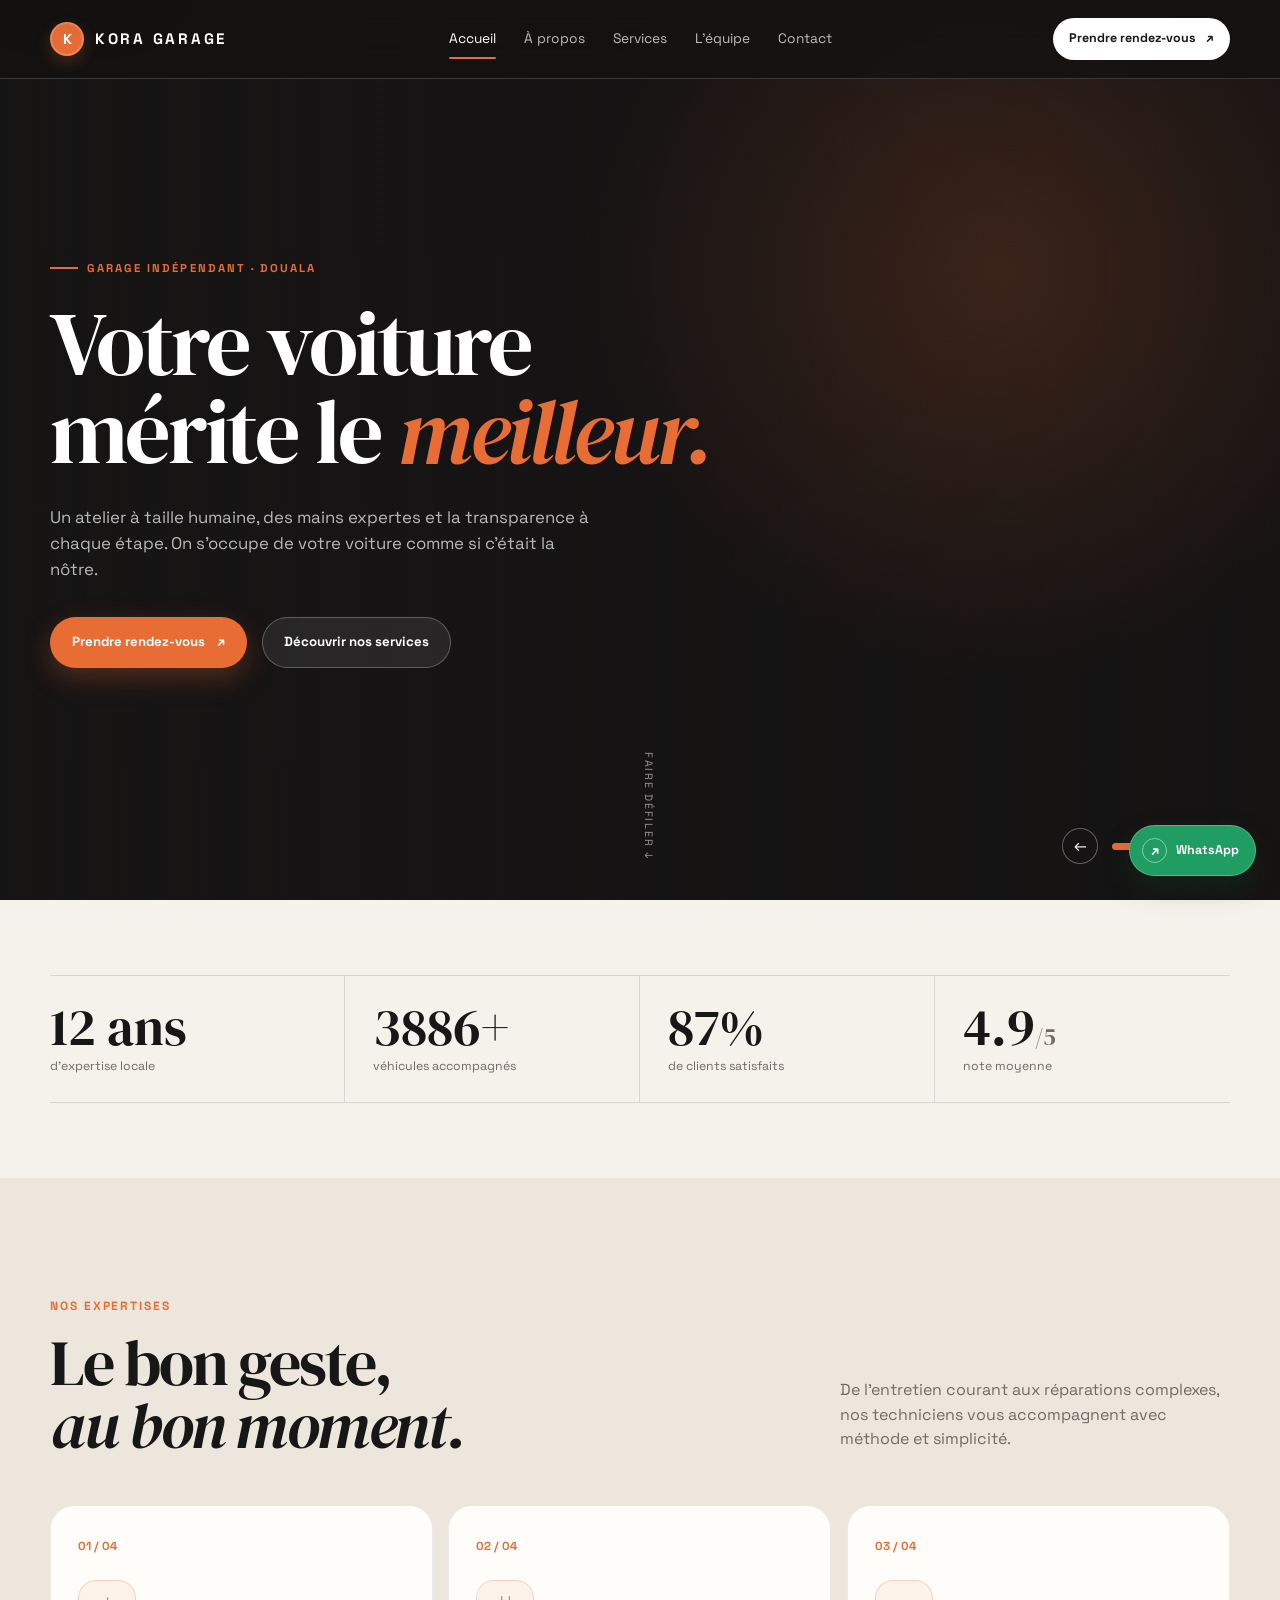
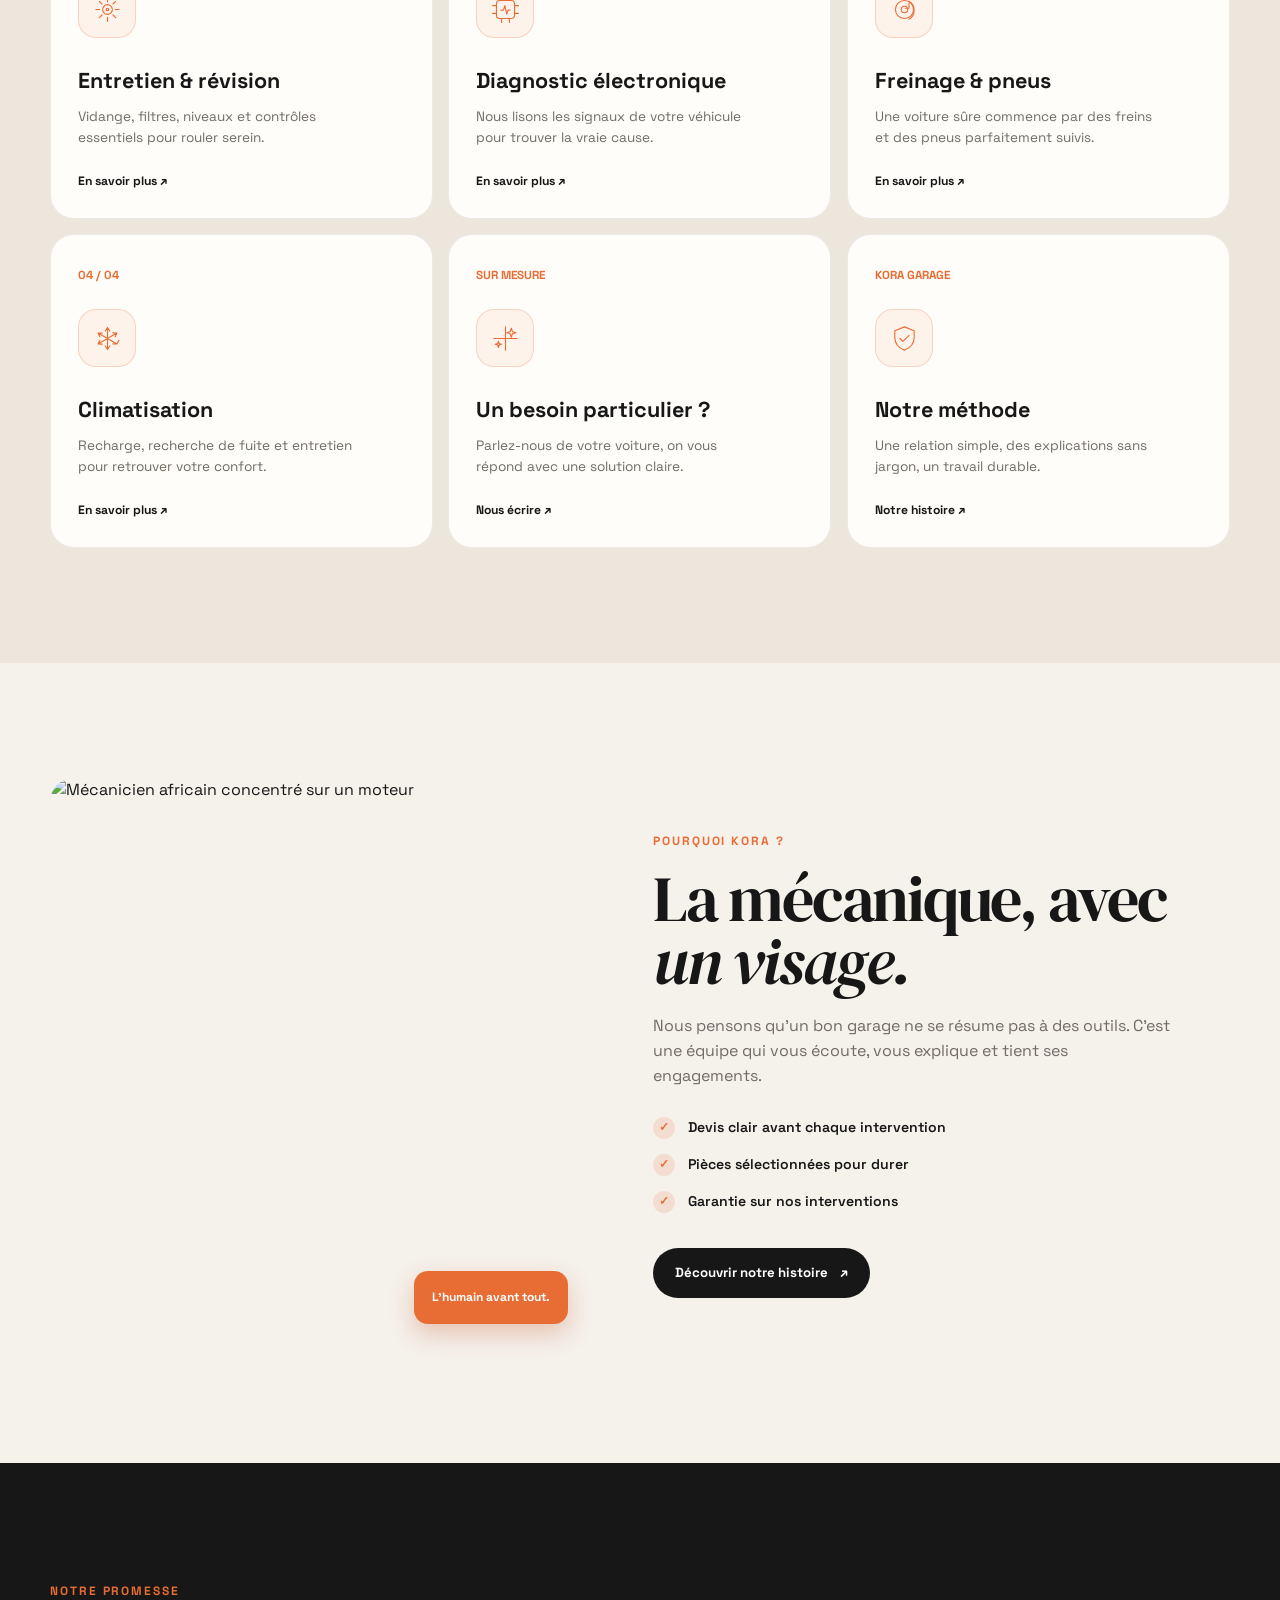
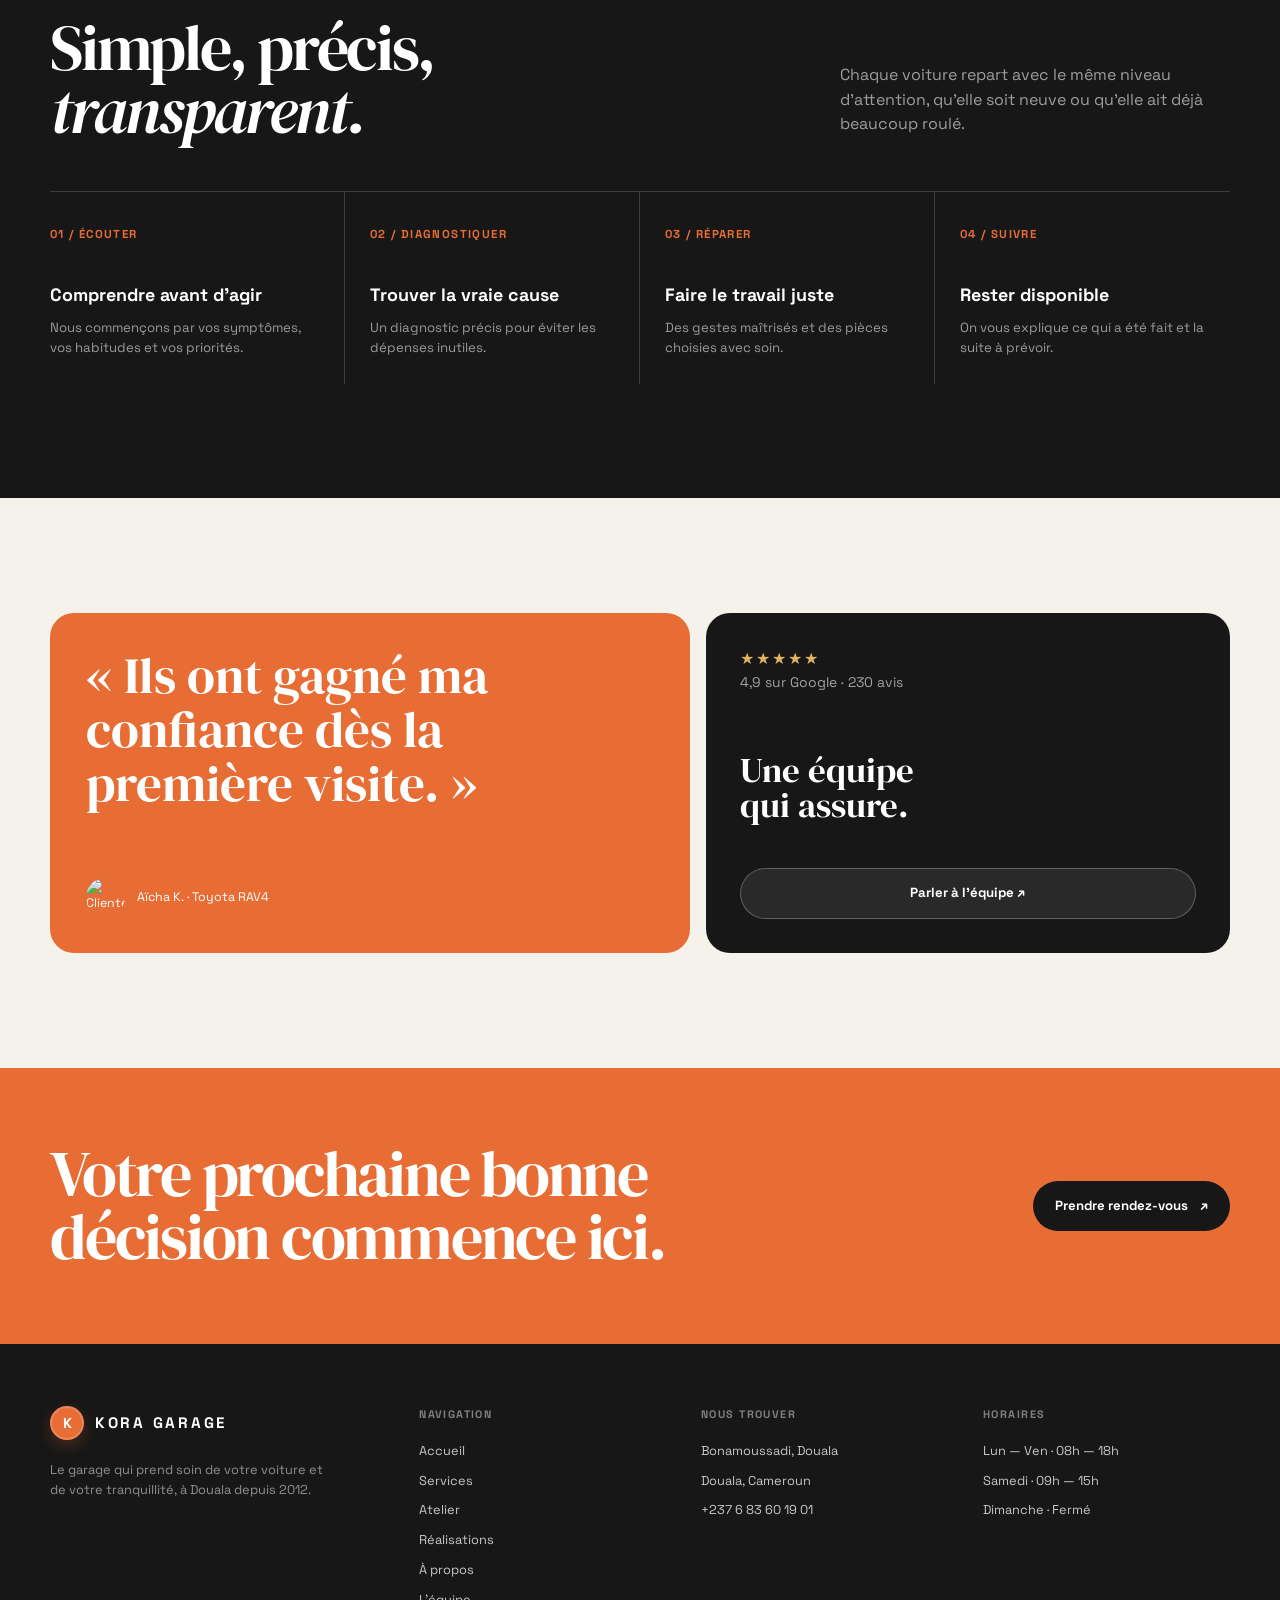
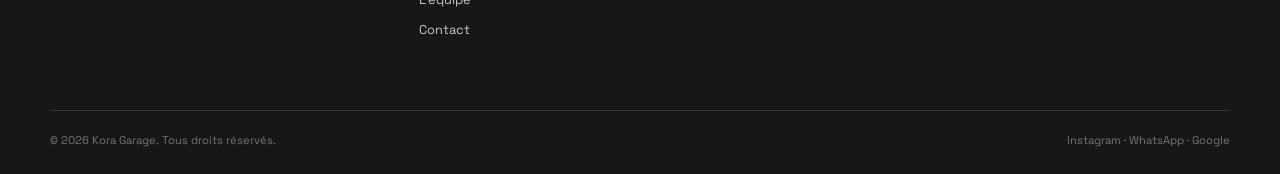
==== commit ed51a124: "site ameliore il manque nos partenaires etc.." ====
--- a/index.html
+++ b/index.html
@@ -6,6 +6,9 @@
   <title>Kora Garage — L'entretien qui vous mène plus loin</title>
   <link rel="icon" href="favicon.svg" type="image/svg+xml"><meta name="theme-color" content="#171717"><link rel="stylesheet" href="styles.css">
   <link rel="preload" as="image" href="https://cdn.prod.website-files.com/6100488168b3515f68d87480/613622e7b8e40cef79d69a23_GAP-9.jpeg">
+  <link rel="preload" as="image" href="https://www.petrolex.net/assets/img/services/vidande_4.jpg">
+  <link rel="preload" as="image" href="https://upload.wikimedia.org/wikipedia/commons/7/72/Mechanic_at_work_2.jpg">
+  <link rel="preload" as="image" href="https://www.gapafix.com.ng/assets/repair-CniMCHRN.png">
 </head>
 <body data-page="home">
   <a class="skip-link" href="#main-content">Aller au contenu</a>
@@ -21,10 +24,10 @@
   <main id="main-content">
     <section class="hero hero-home" data-hero-slider>
       <div class="hero-slides" aria-hidden="true">
-        <div class="hero-slide is-active" style="--hero-image: url('https://cdn.prod.website-files.com/6100488168b3515f68d87480/613622e7b8e40cef79d69a23_GAP-9.jpeg');"></div>
-        <div class="hero-slide" style="--hero-image: url('https://images.pexels.com/photos/12555015/pexels-photo-12555015.jpeg?auto=compress&cs=tinysrgb&w=1800');"></div>
-        <div class="hero-slide" style="--hero-image: url('https://images.pexels.com/photos/31101763/pexels-photo-31101763.jpeg?auto=compress&cs=tinysrgb&w=1800');"></div>
-        <div class="hero-slide" style="--hero-image: url('https://images.pexels.com/photos/13062580/pexels-photo-13062580.jpeg?auto=compress&cs=tinysrgb&w=1800');"></div>
+        <div class="hero-slide is-active" data-hero-image="https://cdn.prod.website-files.com/6100488168b3515f68d87480/613622e7b8e40cef79d69a23_GAP-9.jpeg" style="--hero-image: url('https://cdn.prod.website-files.com/6100488168b3515f68d87480/613622e7b8e40cef79d69a23_GAP-9.jpeg');"></div>
+        <div class="hero-slide" data-hero-image="https://www.petrolex.net/assets/img/services/vidande_4.jpg" style="--hero-image: url('https://www.petrolex.net/assets/img/services/vidande_4.jpg');"></div>
+        <div class="hero-slide" data-hero-image="https://upload.wikimedia.org/wikipedia/commons/7/72/Mechanic_at_work_2.jpg" style="--hero-image: url('https://upload.wikimedia.org/wikipedia/commons/7/72/Mechanic_at_work_2.jpg');"></div>
+        <div class="hero-slide" data-hero-image="https://www.gapafix.com.ng/assets/repair-CniMCHRN.png" style="--hero-image: url('https://www.gapafix.com.ng/assets/repair-CniMCHRN.png');"></div>
       </div>
       <div class="container">
       <div>
@@ -33,7 +36,6 @@
         <p class="hero-copy">Un atelier à taille humaine, des mains expertes et la transparence à chaque étape. On s'occupe de votre voiture comme si c'était la nôtre.</p>
         <div class="hero-actions"><a class="btn btn-primary" href="contact.html">Prendre rendez-vous <span>↗</span></a><a class="btn btn-light" href="services.html">Découvrir nos services</a></div>
       </div>
-      <aside class="hero-note"><div class="hero-note-top"><span>CE QUE DISENT NOS CLIENTS</span><span class="rating">★★★★★</span></div><strong>« Enfin un garage où l'on prend le temps d'expliquer. »</strong><p>— Aïcha K., cliente depuis 2021</p></aside>
       </div>
       <div class="hero-slider-controls" aria-label="Contrôles des images du hero">
         <button class="hero-slider-arrow" type="button" data-hero-prev aria-label="Image précédente">←</button>
--- a/styles.css
+++ b/styles.css
@@ -60,8 +60,8 @@
 .hero-home::before { content: ''; position: absolute; inset: 0; z-index: 1; background: radial-gradient(circle at 78% 30%, rgba(232,109,53,.18), transparent 35%), linear-gradient(90deg, rgba(23,21,21,.72) 0%, rgba(23,21,21,.38) 44%, rgba(23,21,21,.08) 100%); pointer-events: none; }
 .hero-home::after { display: none; }
 .hero-home .container, .page-hero .container { position: relative; z-index: 2; }
-.hero-home .container { display: grid; grid-template-columns: 1.1fr .9fr; align-items: end; gap: 70px; }
-.hero-slides { position: absolute; inset: 0; z-index: 0; overflow: hidden; background: #151313; }
+.hero-home .container { display: grid; grid-template-columns: 1fr; align-items: end; gap: 70px; }
+.hero-slides { position: absolute; inset: 0; z-index: 0; overflow: hidden; background: #151313 url('https://cdn.prod.website-files.com/6100488168b3515f68d87480/613622e7b8e40cef79d69a23_GAP-9.jpeg') center / cover no-repeat; }
 .hero-slide { position: absolute; inset: 0; background: var(--hero-image) center / cover no-repeat; opacity: 0; transform: scale(1.045); transition: opacity 1.25s ease, transform 7s ease; filter: saturate(1.02) brightness(.9); will-change: opacity, transform; }
 .hero-slide.is-active { opacity: 1; transform: scale(1); }
 .hero-slider-controls { position: absolute; z-index: 3; right: max(24px, calc((100% - 1180px) / 2)); bottom: 36px; display: flex; align-items: center; gap: 14px; }
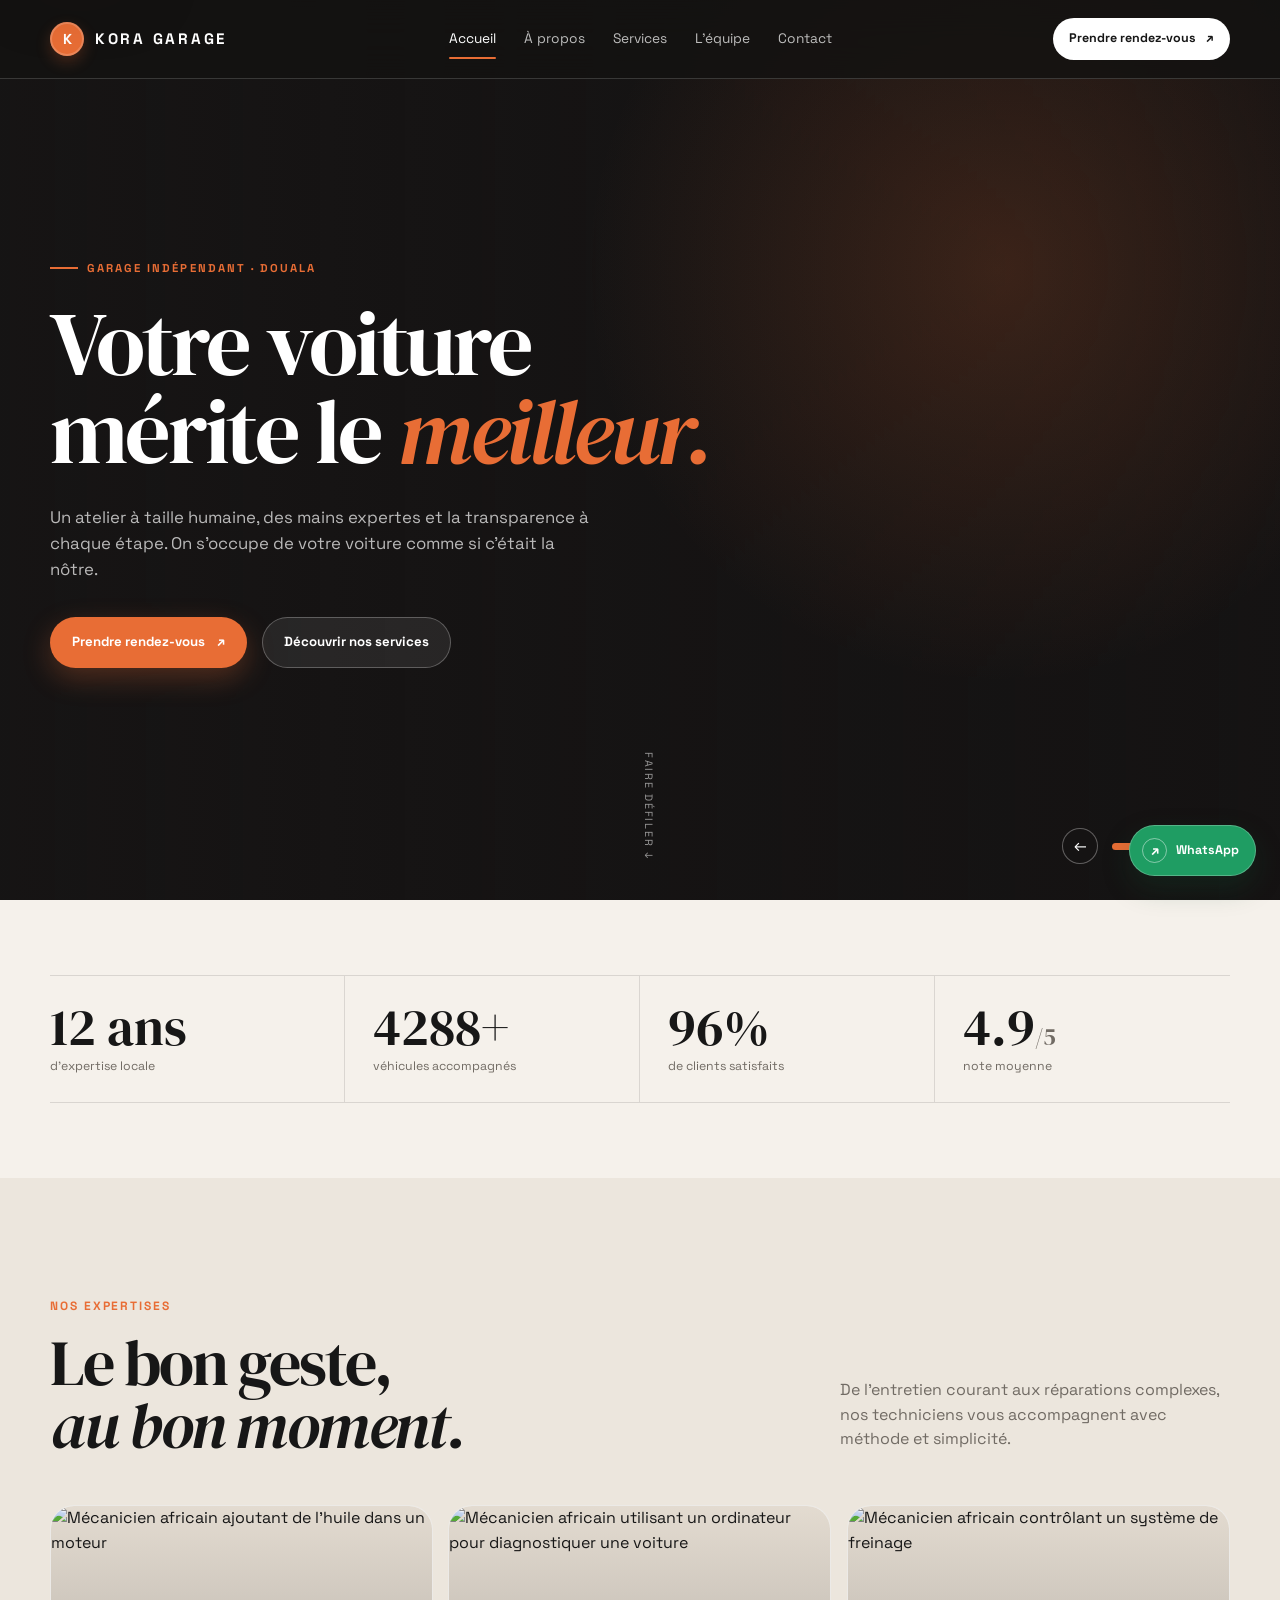
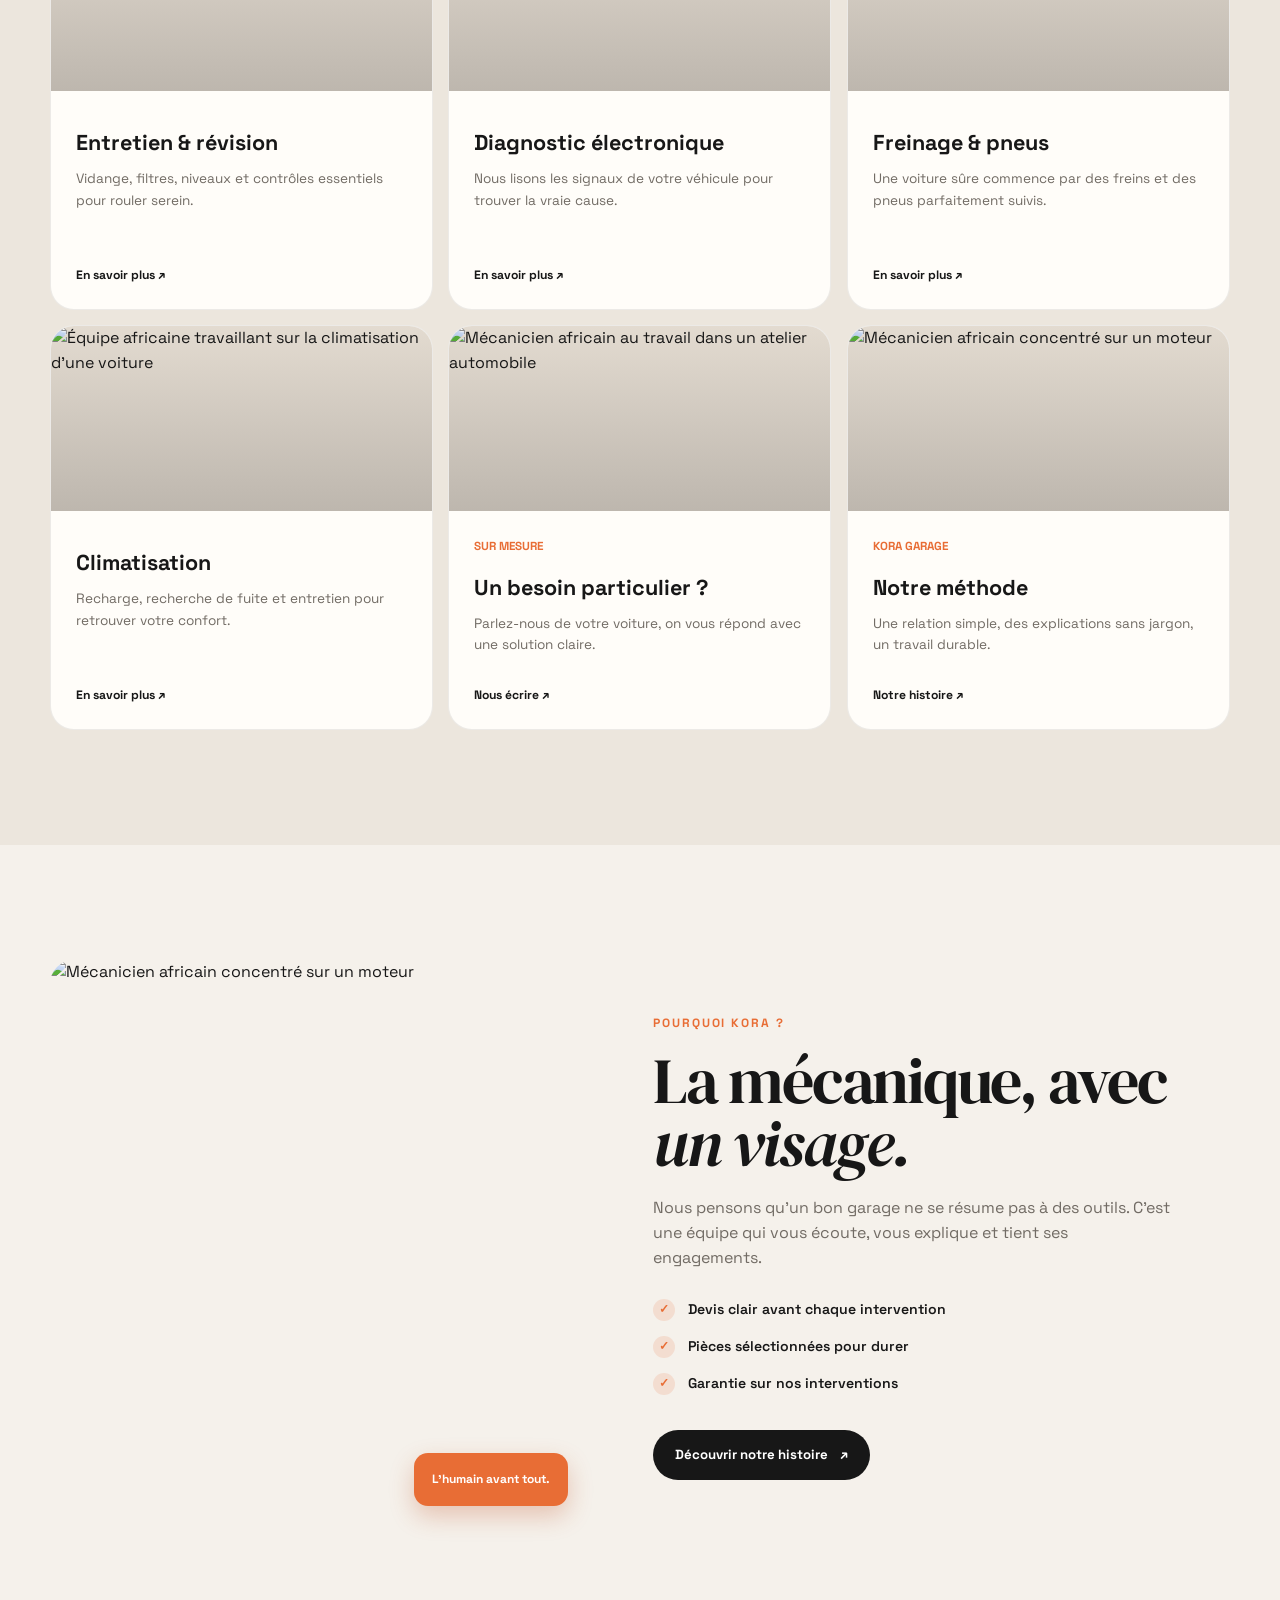
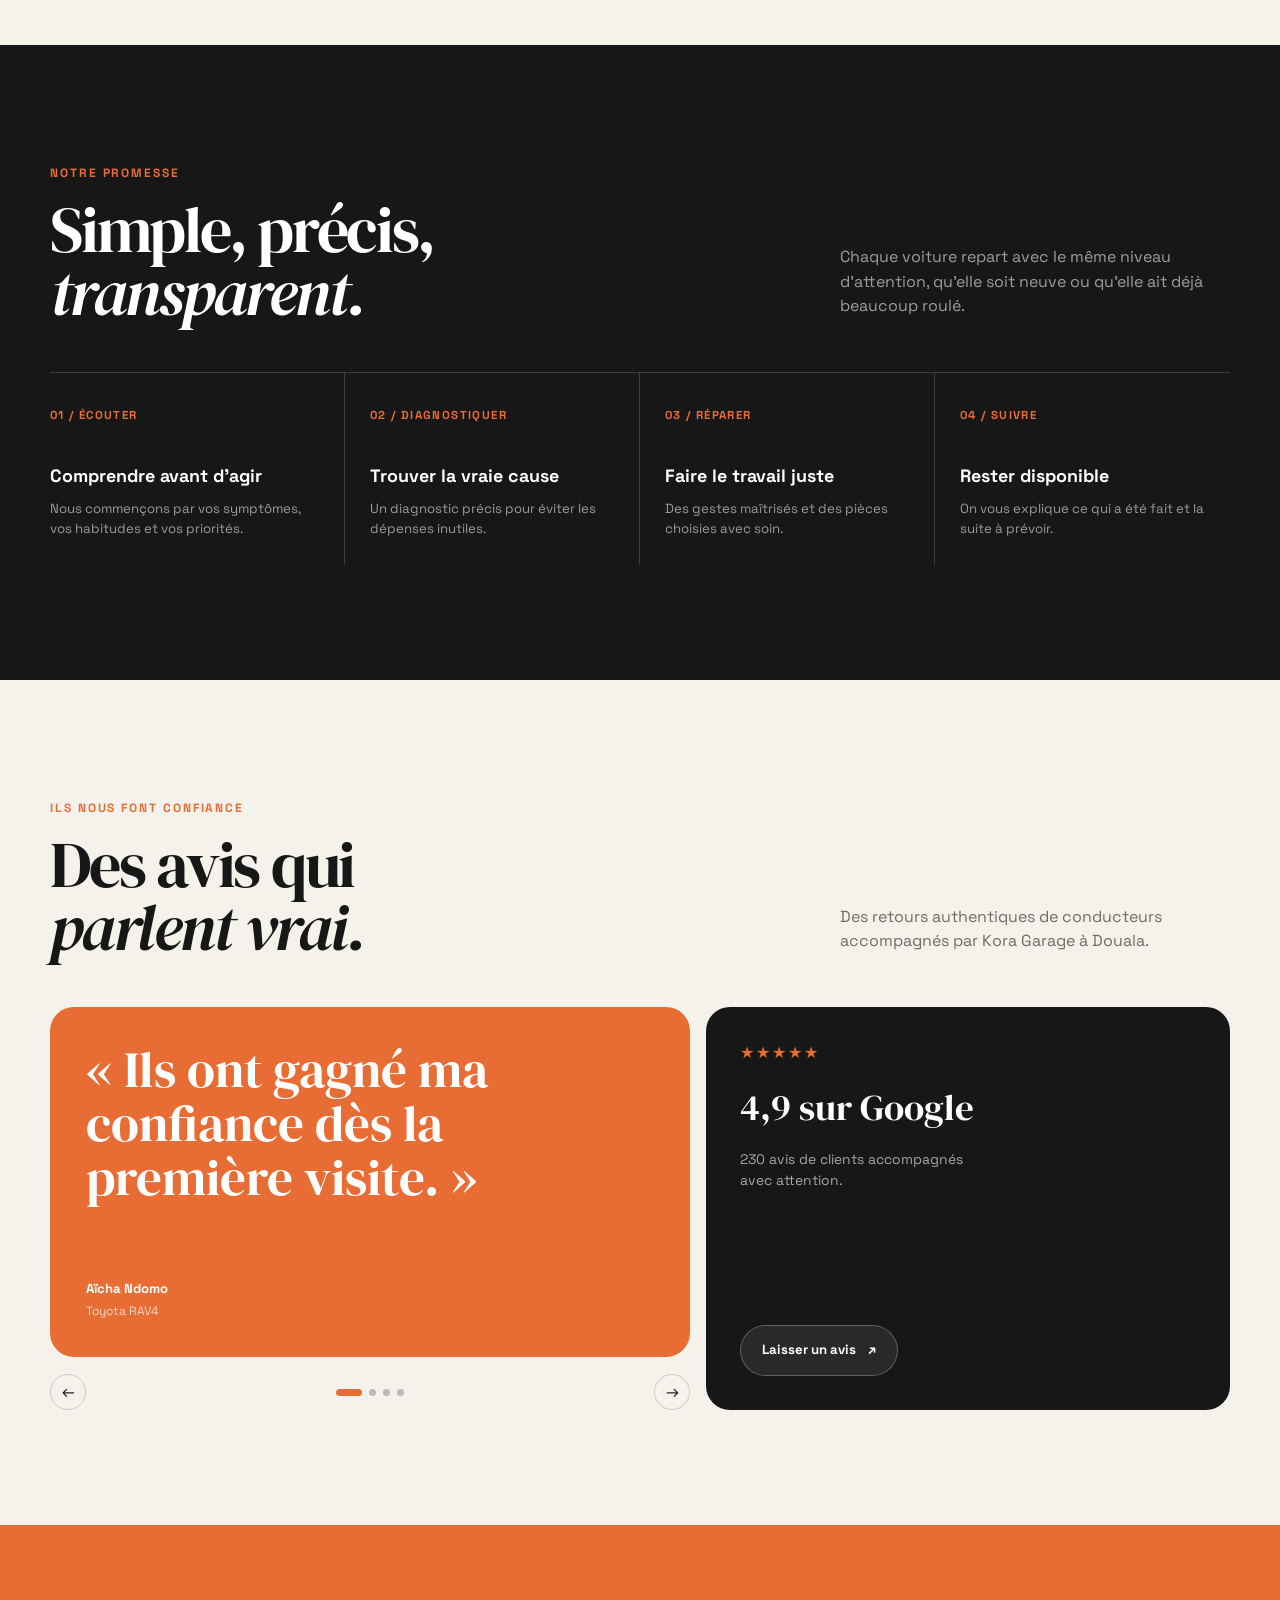
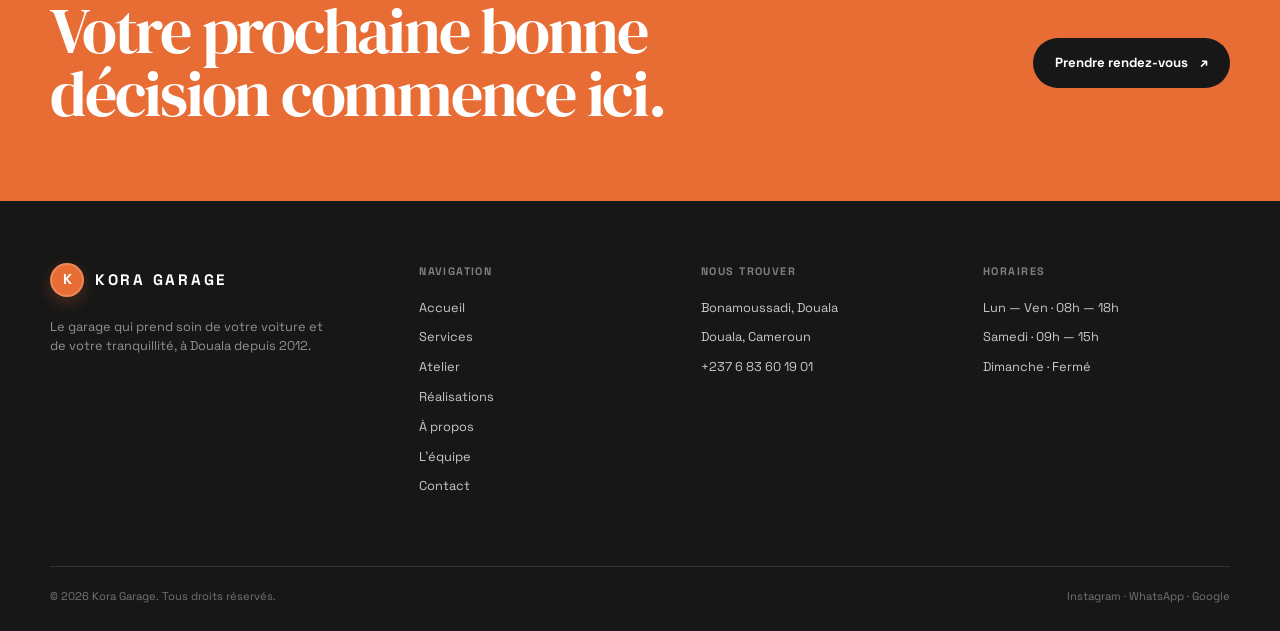
==== commit 84022d22: "premiere final" ====
--- a/index.html
+++ b/index.html
@@ -51,7 +51,15 @@
 
     <section class="section section-cream"><div class="container">
       <div class="section-head reveal"><div><span class="kicker">Nos expertises</span><h2>Le bon geste,<br><em>au bon moment.</em></h2></div><p>De l'entretien courant aux réparations complexes, nos techniciens vous accompagnent avec méthode et simplicité.</p></div>
-      <div class="service-grid">
+      <div class="service-grid service-grid--visual">
+        <a class="service-card reveal" href="services.html#entretien"><div class="service-card-media"><img loading="lazy" decoding="async" src="https://www.petrolex.net/assets/img/services/vidande_4.jpg" alt="Mécanicien africain ajoutant de l'huile dans un moteur"></div><div class="service-card-content"><span class="service-index">01 / 04</span><h3>Entretien &amp; révision</h3><p>Vidange, filtres, niveaux et contrôles essentiels pour rouler serein.</p></div><span class="service-link">En savoir plus ↗</span></a>
+        <a class="service-card reveal" href="services.html#diagnostic"><div class="service-card-media"><img loading="lazy" decoding="async" src="https://tinashemotors.com/assets/mechanic-diagnostic-BFIoHL_-.jpg" alt="Mécanicien africain utilisant un ordinateur pour diagnostiquer une voiture"></div><div class="service-card-content"><span class="service-index">02 / 04</span><h3>Diagnostic électronique</h3><p>Nous lisons les signaux de votre véhicule pour trouver la vraie cause.</p></div><span class="service-link">En savoir plus ↗</span></a>
+        <a class="service-card reveal" href="services.html#freinage"><div class="service-card-media"><img loading="lazy" decoding="async" src="https://orielkenya.com/media/cms/6eb4c3be5f44c7f80ef3203de0613ff.jpg" alt="Mécanicien africain contrôlant un système de freinage"></div><div class="service-card-content"><span class="service-index">03 / 04</span><h3>Freinage &amp; pneus</h3><p>Une voiture sûre commence par des freins et des pneus parfaitement suivis.</p></div><span class="service-link">En savoir plus ↗</span></a>
+        <a class="service-card reveal" href="services.html#climatisation"><div class="service-card-media"><img loading="lazy" decoding="async" src="https://mandelaautomobile.com/img/back.png" alt="Équipe africaine travaillant sur la climatisation d'une voiture"></div><div class="service-card-content"><span class="service-index">04 / 04</span><h3>Climatisation</h3><p>Recharge, recherche de fuite et entretien pour retrouver votre confort.</p></div><span class="service-link">En savoir plus ↗</span></a>
+        <a class="service-card reveal" href="contact.html"><div class="service-card-media"><img loading="lazy" decoding="async" src="https://www.gapafix.com.ng/assets/repair-CniMCHRN.png" alt="Mécanicien africain au travail dans un atelier automobile"></div><div class="service-card-content"><span class="service-index">SUR MESURE</span><h3>Un besoin particulier ?</h3><p>Parlez-nous de votre voiture, on vous répond avec une solution claire.</p></div><span class="service-link">Nous écrire ↗</span></a>
+        <a class="service-card reveal" href="a-propos.html"><div class="service-card-media"><img loading="lazy" decoding="async" src="https://images.pexels.com/photos/4439585/pexels-photo-4439585.jpeg?auto=compress&amp;cs=tinysrgb&amp;w=1200" alt="Mécanicien africain concentré sur un moteur"></div><div class="service-card-content"><span class="service-index">KORA GARAGE</span><h3>Notre méthode</h3><p>Une relation simple, des explications sans jargon, un travail durable.</p></div><span class="service-link">Notre histoire ↗</span></a>
+      </div>
+      <div class="service-grid service-grid--legacy" aria-hidden="true" inert>
         <a class="service-card reveal" href="services.html#entretien"><div><span class="service-index">01 / 04</span><span class="service-icon" aria-hidden="true"><svg viewBox="0 0 48 48" role="img"><path d="M24 6v6M24 36v6M6 24h6M36 24h6M11.3 11.3l4.2 4.2M32.5 32.5l4.2 4.2M11.3 36.7l4.2-4.2M32.5 15.5l4.2-4.2"/><circle cx="24" cy="24" r="7.5"/><circle cx="24" cy="24" r="2"/></svg></span><h3>Entretien & révision</h3><p>Vidange, filtres, niveaux et contrôles essentiels pour rouler serein.</p></div><span class="service-link">En savoir plus ↗</span></a>
         <a class="service-card reveal" href="services.html#diagnostic"><div><span class="service-index">02 / 04</span><span class="service-icon" aria-hidden="true"><svg viewBox="0 0 48 48" role="img"><rect x="10" y="10" width="28" height="28" rx="5"/><path d="M18 4v6M30 4v6M18 38v6M30 38v6M4 18h6M4 30h6M38 18h6M38 30h6M17 25h4l2-7 3 13 2-6h3"/></svg></span><h3>Diagnostic électronique</h3><p>Nous lisons les signaux de votre véhicule pour trouver la vraie cause.</p></div><span class="service-link">En savoir plus ↗</span></a>
         <a class="service-card reveal" href="services.html#freinage"><div><span class="service-index">03 / 04</span><span class="service-icon" aria-hidden="true"><svg viewBox="0 0 48 48" role="img"><circle cx="24" cy="24" r="14"/><circle cx="24" cy="24" r="5"/><path d="M31 11c5 3 8 8 8 14s-3 11-8 14M31 14v8h-6"/></svg></span><h3>Freinage & pneus</h3><p>Une voiture sûre commence par des freins et des pneus parfaitement suivis.</p></div><span class="service-link">En savoir plus ↗</span></a>
@@ -65,7 +73,15 @@
 
     <section class="section section-dark"><div class="container"><div class="section-head reveal"><div><span class="kicker">Notre promesse</span><h2>Simple, précis,<br><em>transparent.</em></h2></div><p>Chaque voiture repart avec le même niveau d'attention, qu'elle soit neuve ou qu'elle ait déjà beaucoup roulé.</p></div><div class="process-grid"><div class="process-step reveal"><span class="process-no">01 / ÉCOUTER</span><h3>Comprendre avant d'agir</h3><p>Nous commençons par vos symptômes, vos habitudes et vos priorités.</p></div><div class="process-step reveal"><span class="process-no">02 / DIAGNOSTIQUER</span><h3>Trouver la vraie cause</h3><p>Un diagnostic précis pour éviter les dépenses inutiles.</p></div><div class="process-step reveal"><span class="process-no">03 / RÉPARER</span><h3>Faire le travail juste</h3><p>Des gestes maîtrisés et des pièces choisies avec soin.</p></div><div class="process-step reveal"><span class="process-no">04 / SUIVRE</span><h3>Rester disponible</h3><p>On vous explique ce qui a été fait et la suite à prévoir.</p></div></div></div></section>
 
-    <section class="section"><div class="container quote-grid"><div class="quote-card reveal"><blockquote>« Ils ont gagné ma confiance dès la première visite. »</blockquote><footer><img loading="lazy" decoding="async" class="avatar" src="https://images.pexels.com/photos/3769021/pexels-photo-3769021.jpeg?auto=compress&cs=tinysrgb&w=120" alt="Cliente Aïcha"><span>Aïcha K. · Toyota RAV4</span></footer></div><div class="quote-side reveal"><div><span class="rating">★★★★★</span><p>4,9 sur Google · 230 avis</p></div><h3>Une équipe<br>qui assure.</h3><a class="btn btn-light" href="contact.html">Parler à l'équipe ↗</a></div></div></section>
+    <section class="section section-testimonials"><div class="container"><div class="section-head reveal"><div><span class="kicker">Ils nous font confiance</span><h2>Des avis qui<br><em>parlent vrai.</em></h2></div><p>Des retours authentiques de conducteurs accompagnés par Kora Garage à Douala.</p></div><div class="testimonials-layout">
+      <div class="testimonial-slider reveal" data-testimonial-slider aria-label="Avis clients"><div class="testimonial-viewport" aria-live="polite">
+        <article class="testimonial-slide is-active" data-testimonial-slide><blockquote>« Ils ont gagné ma confiance dès la première visite. »</blockquote><footer><span><strong>Aïcha Ndomo</strong><small>Toyota RAV4</small></span></footer></article>
+        <article class="testimonial-slide" data-testimonial-slide><blockquote>« Un diagnostic clair, des explications simples et une voiture récupérée à temps. »</blockquote><footer><span><strong>Brice Mbarga</strong><small>Hyundai Tucson</small></span></footer></article>
+        <article class="testimonial-slide" data-testimonial-slide><blockquote>« L'équipe est sérieuse, ponctuelle et prend vraiment soin de chaque voiture. »</blockquote><footer><span><strong>Grâce Njoya</strong><small>Toyota Corolla</small></span></footer></article>
+        <article class="testimonial-slide" data-testimonial-slide><blockquote>« Enfin un garage où l'on sait ce qui est fait et pourquoi on le fait. »</blockquote><footer><span><strong>Serge Etoundi</strong><small>Mercedes Classe C</small></span></footer></article>
+      </div><div class="testimonial-controls"><button class="testimonial-arrow" type="button" data-testimonial-prev aria-label="Avis précédent">←</button><div class="testimonial-dots"><button class="testimonial-dot is-active" type="button" data-testimonial-dot="0" aria-label="Afficher l'avis 1"></button><button class="testimonial-dot" type="button" data-testimonial-dot="1" aria-label="Afficher l'avis 2"></button><button class="testimonial-dot" type="button" data-testimonial-dot="2" aria-label="Afficher l'avis 3"></button><button class="testimonial-dot" type="button" data-testimonial-dot="3" aria-label="Afficher l'avis 4"></button></div><button class="testimonial-arrow" type="button" data-testimonial-next aria-label="Avis suivant">→</button></div></div>
+      <aside class="review-panel reveal"><div><span class="rating">★★★★★</span><strong>4,9 sur Google</strong><p>230 avis de clients accompagnés avec attention.</p></div><button class="btn btn-light" type="button" data-review-toggle aria-expanded="false" aria-controls="review-form">Laisser un avis <span>↗</span></button><form class="review-form" id="review-form" data-review-form hidden><label for="review-name">Votre prénom<input id="review-name" name="reviewName" type="text" autocomplete="given-name" required></label><label for="review-rating">Votre note<select id="review-rating" name="reviewRating" required><option value="5">★★★★★ — Excellent</option><option value="4">★★★★☆ — Très bien</option><option value="3">★★★☆☆ — Bien</option><option value="2">★★☆☆☆ — À améliorer</option><option value="1">★☆☆☆☆ — Décevant</option></select></label><label for="review-message">Votre avis<textarea id="review-message" name="reviewMessage" rows="4" required></textarea></label><button class="btn btn-primary" type="submit">Envoyer mon avis <span>↗</span></button><p class="review-success" data-review-success role="status"></p></form></aside>
+    </div></div></section>
     <section class="cta-band"><div class="container"><h2>Votre prochaine bonne décision commence ici.</h2><a class="btn" href="contact.html">Prendre rendez-vous <span>↗</span></a></div></section>
   </main>
   <footer class="site-footer"><div class="container"><div class="footer-top"><div class="footer-brand"><a class="brand" href="index.html"><span class="brand-mark"><span>✦</span></span> KORA GARAGE</a><p>Le garage qui prend soin de votre voiture et de votre tranquillité, à Douala depuis 2012.</p></div><div class="footer-col"><h4>Navigation</h4><a href="index.html">Accueil</a><a href="services.html">Services</a><a href="atelier.html">Atelier</a><a href="realisations.html">Réalisations</a><a href="a-propos.html">À propos</a><a href="equipe.html">L'équipe</a><a href="contact.html">Contact</a></div><div class="footer-col"><h4>Nous trouver</h4><span>Bonamoussadi, Douala</span><span>Douala, Cameroun</span><a href="tel:+237683601901">+237 6 83 60 19 01</a></div><div class="footer-col"><h4>Horaires</h4><span>Lun — Ven · 08h — 18h</span><span>Samedi · 09h — 15h</span><span>Dimanche · Fermé</span></div></div><div class="footer-bottom"><span>© <span data-year></span> Kora Garage. Tous droits réservés.</span><span>Instagram · WhatsApp · Google</span></div></div></footer>
--- a/styles.css
+++ b/styles.css
@@ -129,6 +129,18 @@
 .service-card h3 { margin: 26px 0 9px; font-size: 1.35rem; }
 .service-card p { color: var(--muted); font-size: .85rem; max-width: 280px; margin: 0; transition: color .35s ease; }
 .service-link { align-self: flex-start; margin-top: 24px; font-size: .76rem; font-weight: 700; }
+.service-grid--legacy { display: none; }
+.service-grid--visual .service-card { min-height: 405px; padding: 0; overflow: hidden; }
+.service-card-media { position: relative; height: 185px; overflow: hidden; background: #e7dfd4; }
+.service-card-media::after { content: ''; position: absolute; inset: 0; background: linear-gradient(180deg, rgba(23,21,21,.02), rgba(23,21,21,.2)); pointer-events: none; transition: background .35s ease; }
+.service-card-media img { display: block; width: 100%; height: 100%; object-fit: cover; transition: transform .65s cubic-bezier(.2,.8,.2,1); }
+.service-card-content { flex: 1; padding: 22px 25px 0; }
+.service-grid--visual .service-card h3 { margin: 13px 0 9px; }
+.service-grid--visual .service-card p { max-width: none; }
+.service-grid--visual .service-link { margin: 20px 25px 24px; }
+.service-grid--visual .service-card:nth-child(-n+4) .service-index { display: none; }
+.service-grid--visual .service-card:hover .service-card-media img { transform: scale(1.07); }
+.service-grid--visual .service-card:hover .service-card-media::after { background: linear-gradient(180deg, rgba(23,21,21,.08), rgba(23,21,21,.36)); }
 
 .split { display: grid; grid-template-columns: minmax(0, .93fr) minmax(0, 1.07fr); align-items: center; gap: clamp(45px, 8vw, 110px); }
 .split.reverse { grid-template-columns: minmax(0, 1.07fr) minmax(0, .93fr); }
@@ -157,6 +169,37 @@
 .quote-side { padding: 34px; background: var(--ink); color: #fff; border-radius: var(--radius); display: flex; flex-direction: column; justify-content: space-between; }
 .quote-side p { color: rgba(255,255,255,.6); font-size: .87rem; }
 .quote-side h3 { margin: 0; font-family: 'DM Serif Display', serif; font-weight: 400; font-size: 2.2rem; line-height: 1; }
+.testimonials-layout { display: grid; grid-template-columns: 1.1fr .9fr; gap: 16px; }
+.testimonial-slider { min-width: 0; }
+.testimonial-viewport { position: relative; min-height: 350px; overflow: hidden; border-radius: var(--radius); background: var(--orange); color: #fff; }
+.testimonial-slide { position: absolute; inset: 0; display: flex; flex-direction: column; justify-content: space-between; padding: 36px; opacity: 0; transform: translateX(22px); pointer-events: none; transition: opacity .55s ease, transform .55s ease; }
+.testimonial-slide.is-active { opacity: 1; transform: translateX(0); pointer-events: auto; }
+.testimonial-slide blockquote { margin: 0; max-width: 700px; font-family: 'DM Serif Display', serif; font-size: clamp(2rem, 4vw, 3.2rem); line-height: 1.05; }
+.testimonial-slide footer { display: flex; align-items: center; gap: 12px; font-size: .78rem; }
+.testimonial-slide footer span { display: grid; gap: 3px; }
+.testimonial-slide footer strong { font-size: .82rem; }
+.testimonial-slide footer small { color: rgba(255,255,255,.72); font-size: .75rem; }
+.testimonial-controls { display: flex; align-items: center; justify-content: space-between; gap: 15px; margin-top: 17px; }
+.testimonial-arrow { display: grid; place-items: center; width: 36px; height: 36px; border: 1px solid rgba(23,23,23,.18); border-radius: 50%; background: transparent; color: var(--ink); cursor: pointer; transition: background .25s ease, color .25s ease, transform .25s ease; }
+.testimonial-arrow:hover { background: var(--ink); color: #fff; transform: translateY(-2px); }
+.testimonial-dots { display: flex; align-items: center; gap: 7px; }
+.testimonial-dot { width: 7px; height: 7px; padding: 0; border: 0; border-radius: 50%; background: rgba(23,23,23,.25); cursor: pointer; transition: width .3s ease, border-radius .3s ease, background .3s ease; }
+.testimonial-dot.is-active { width: 26px; border-radius: 99px; background: var(--orange); }
+.review-panel { display: flex; flex-direction: column; justify-content: space-between; gap: 25px; padding: 34px; border-radius: var(--radius); background: var(--ink); color: #fff; }
+.review-panel > div { display: grid; gap: 13px; }
+.review-panel > div .rating { color: var(--orange); letter-spacing: .12em; }
+.review-panel > div strong { font-family: 'DM Serif Display', serif; font-size: 2.3rem; font-weight: 400; }
+.review-panel > div p { max-width: 240px; color: rgba(255,255,255,.62); font-size: .87rem; }
+.review-panel > .btn { align-self: flex-start; }
+.review-form { display: grid; gap: 13px; }
+.review-form label { display: grid; gap: 7px; color: rgba(255,255,255,.72); font-size: .74rem; font-weight: 700; }
+.review-form input, .review-form select, .review-form textarea { width: 100%; border: 1px solid rgba(255,255,255,.2); border-radius: 10px; background: rgba(255,255,255,.08); color: #fff; padding: 11px 12px; font: inherit; font-size: .82rem; outline: none; }
+.review-form select option { color: var(--ink); }
+.review-form textarea { resize: vertical; min-height: 86px; }
+.review-form input:focus, .review-form select:focus, .review-form textarea:focus { border-color: var(--orange); box-shadow: 0 0 0 3px rgba(232,109,53,.18); }
+.review-form .btn { justify-self: start; margin-top: 4px; }
+.review-success { margin: 0; color: #8cdda9; font-size: .76rem; line-height: 1.4; }
+[hidden] { display: none !important; }
 
 .gallery-grid { display: grid; grid-template-columns: 1.1fr .9fr .9fr; grid-template-rows: 260px 260px; gap: 14px; }
 .gallery-grid img { width: 100%; height: 100%; object-fit: cover; border-radius: 19px; filter: saturate(.78); transition: filter .3s ease, transform .3s ease; }
@@ -267,6 +310,7 @@
   .split.reverse .split-image { order: -1; }
   .split-image > img { height: 440px; }
   .quote-grid { grid-template-columns: 1fr; }
+  .testimonials-layout { grid-template-columns: 1fr; }
   .contact-layout { grid-template-columns: 1fr; }
   .footer-top { grid-template-columns: repeat(2, 1fr); }
 }
@@ -294,6 +338,8 @@
   .stat strong { font-size: 2.55rem; }
   .service-grid, .team-grid, .values-grid { grid-template-columns: 1fr; }
   .service-card { min-height: 240px; }
+  .service-grid--visual .service-card { min-height: 390px; }
+  .service-card-media { height: 180px; }
   .split-image > img { height: 360px; }
   .split-image .image-tag { right: 12px; }
   .process-grid { grid-template-columns: 1fr 1fr; }
@@ -303,6 +349,9 @@
   .process-step:nth-child(3), .process-step:nth-child(4) { border-bottom: 0; }
   .process-step h3 { margin-top: 21px; }
   .quote-card, .quote-side { min-height: 285px; padding: 27px; }
+  .testimonial-viewport { min-height: 315px; }
+  .testimonial-slide { padding: 27px; }
+  .review-panel { padding: 27px; }
   .gallery-grid { grid-template-columns: 1fr 1fr; grid-template-rows: 185px 185px; }
   .gallery-grid img:first-child { grid-row: span 2; }
   .form-grid { grid-template-columns: 1fr; }
